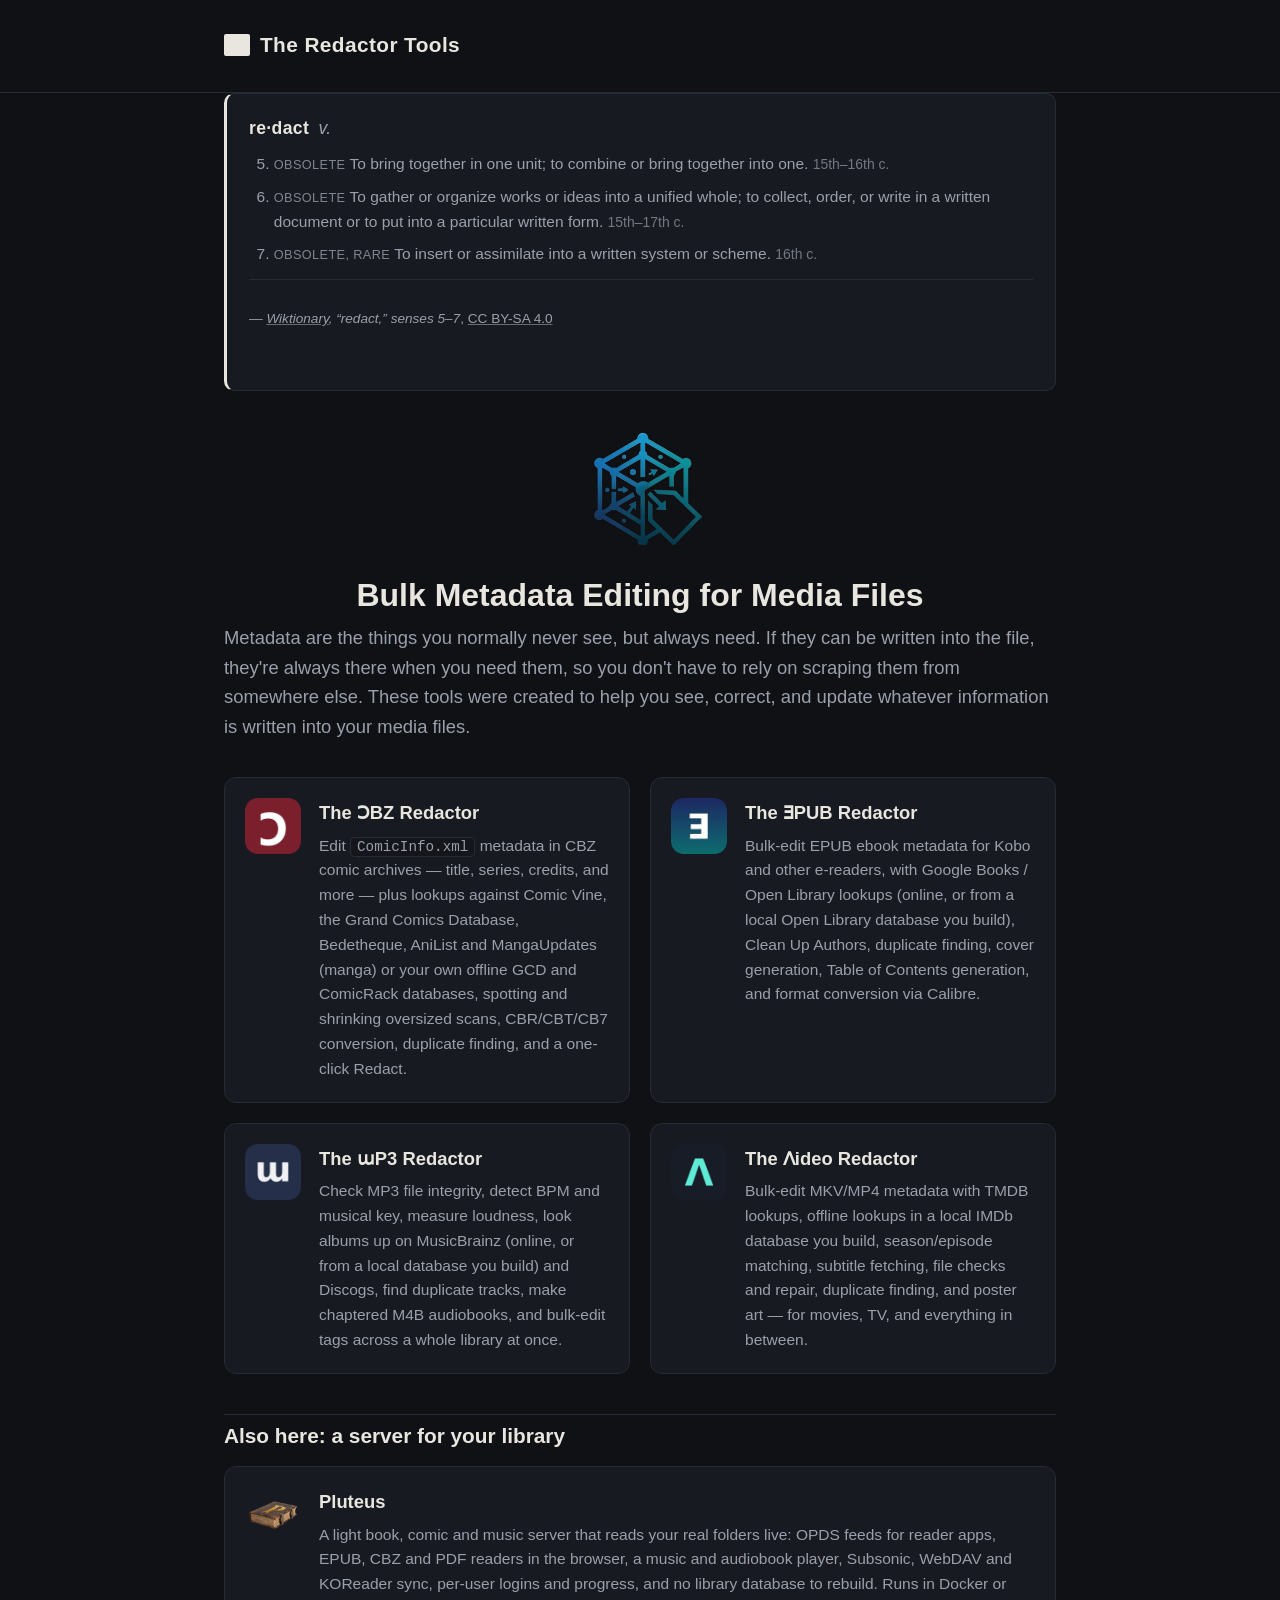
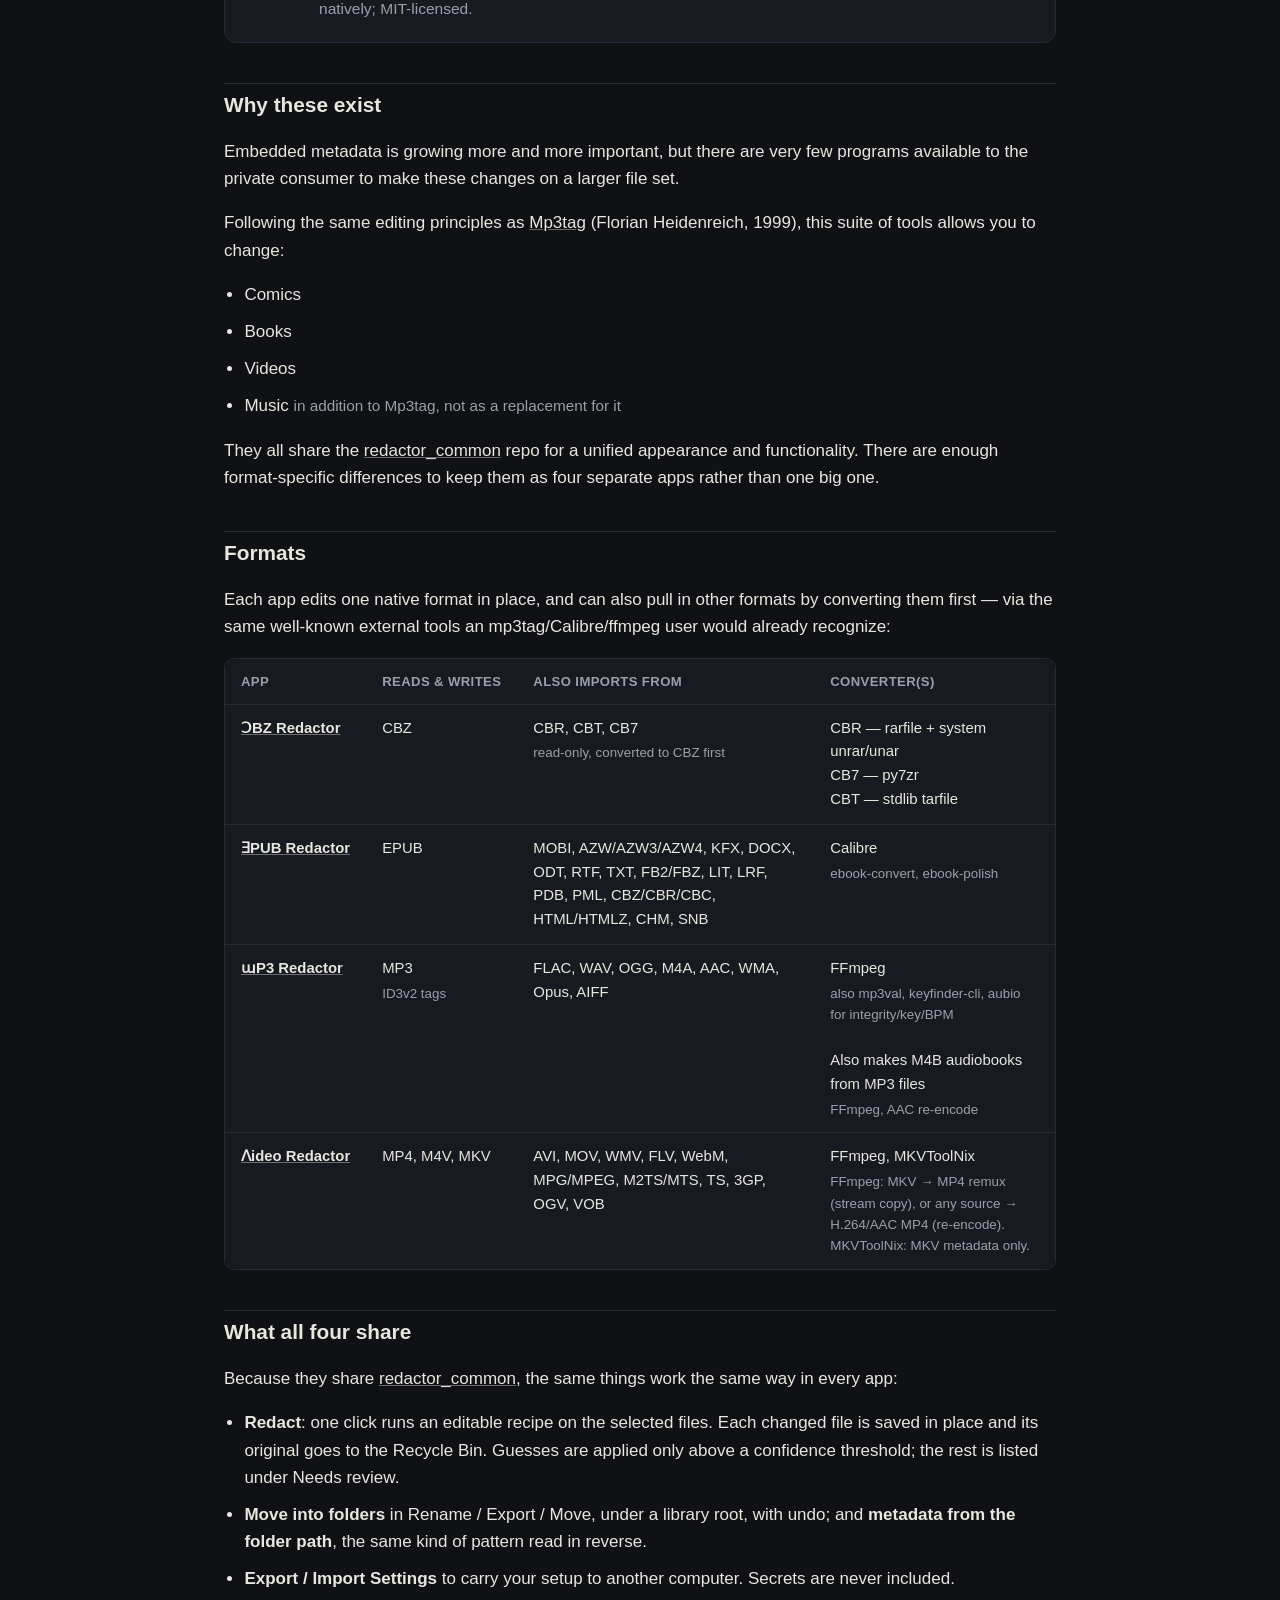
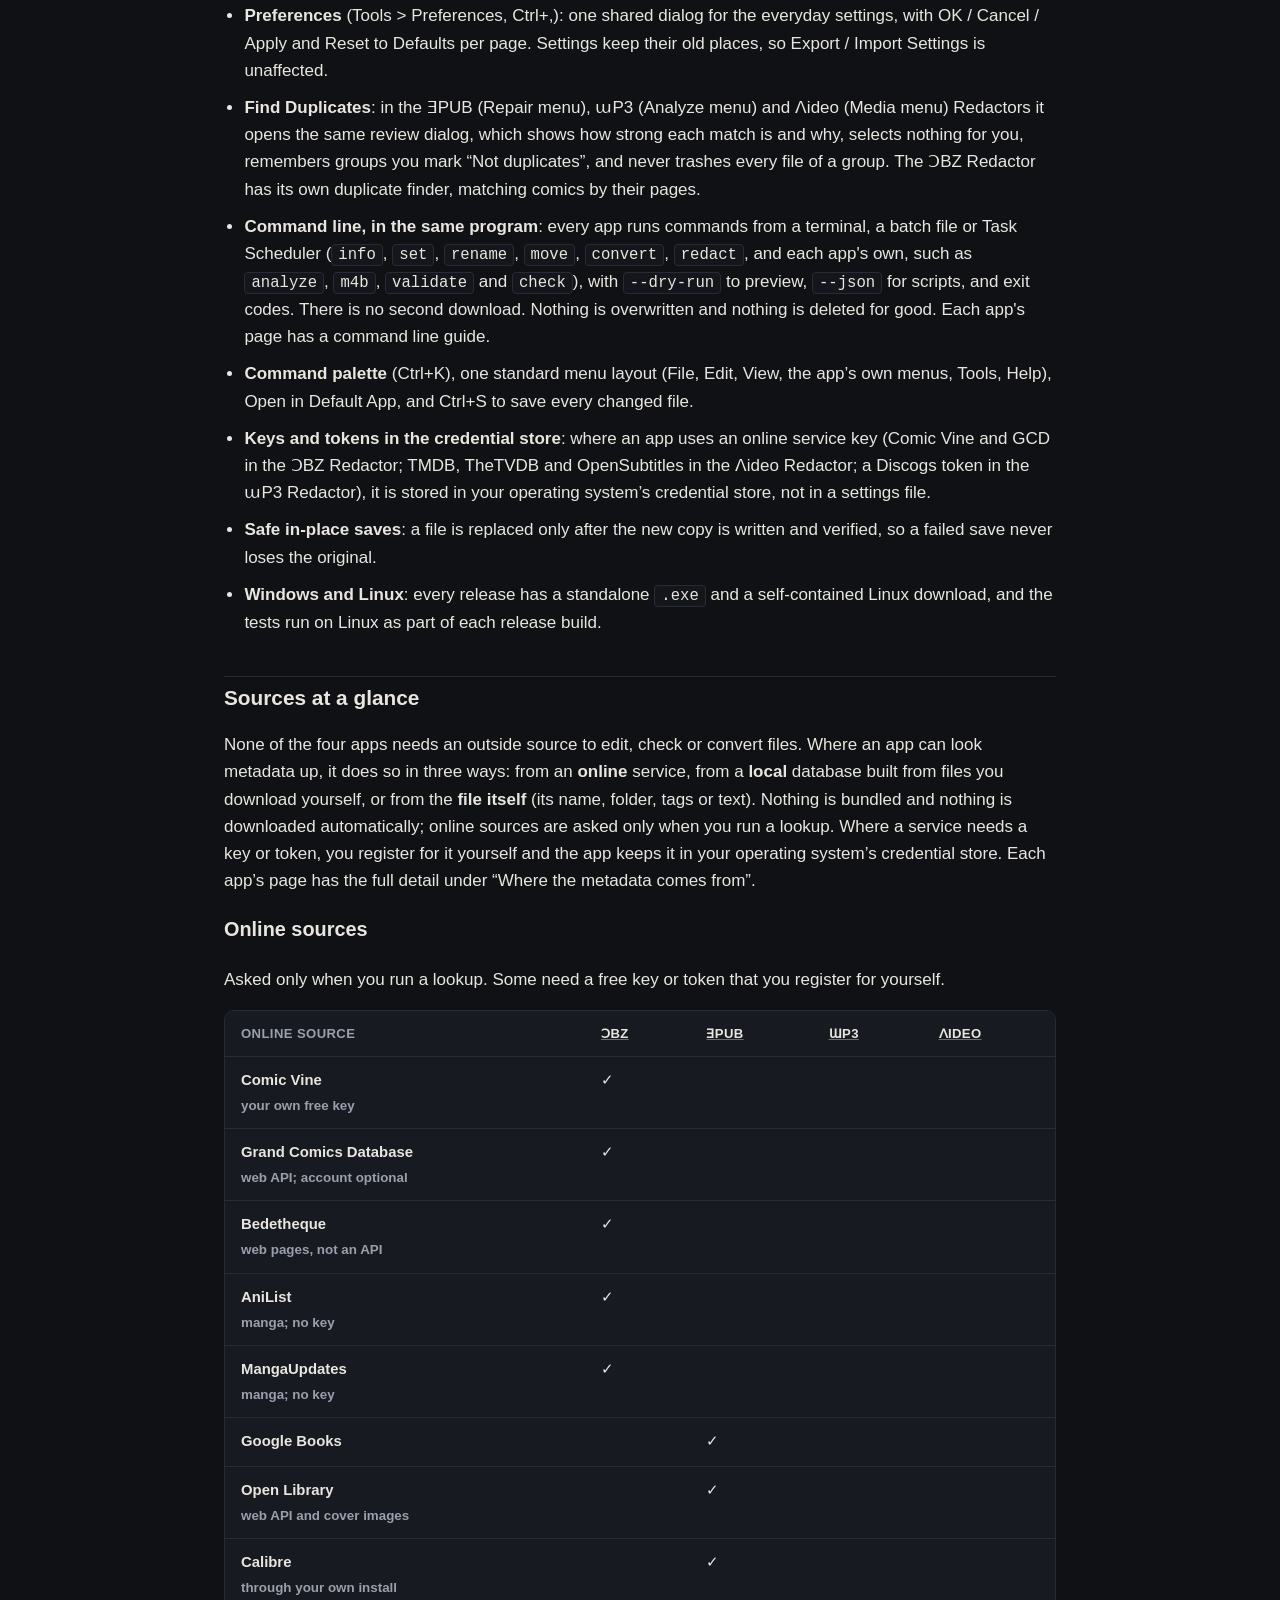
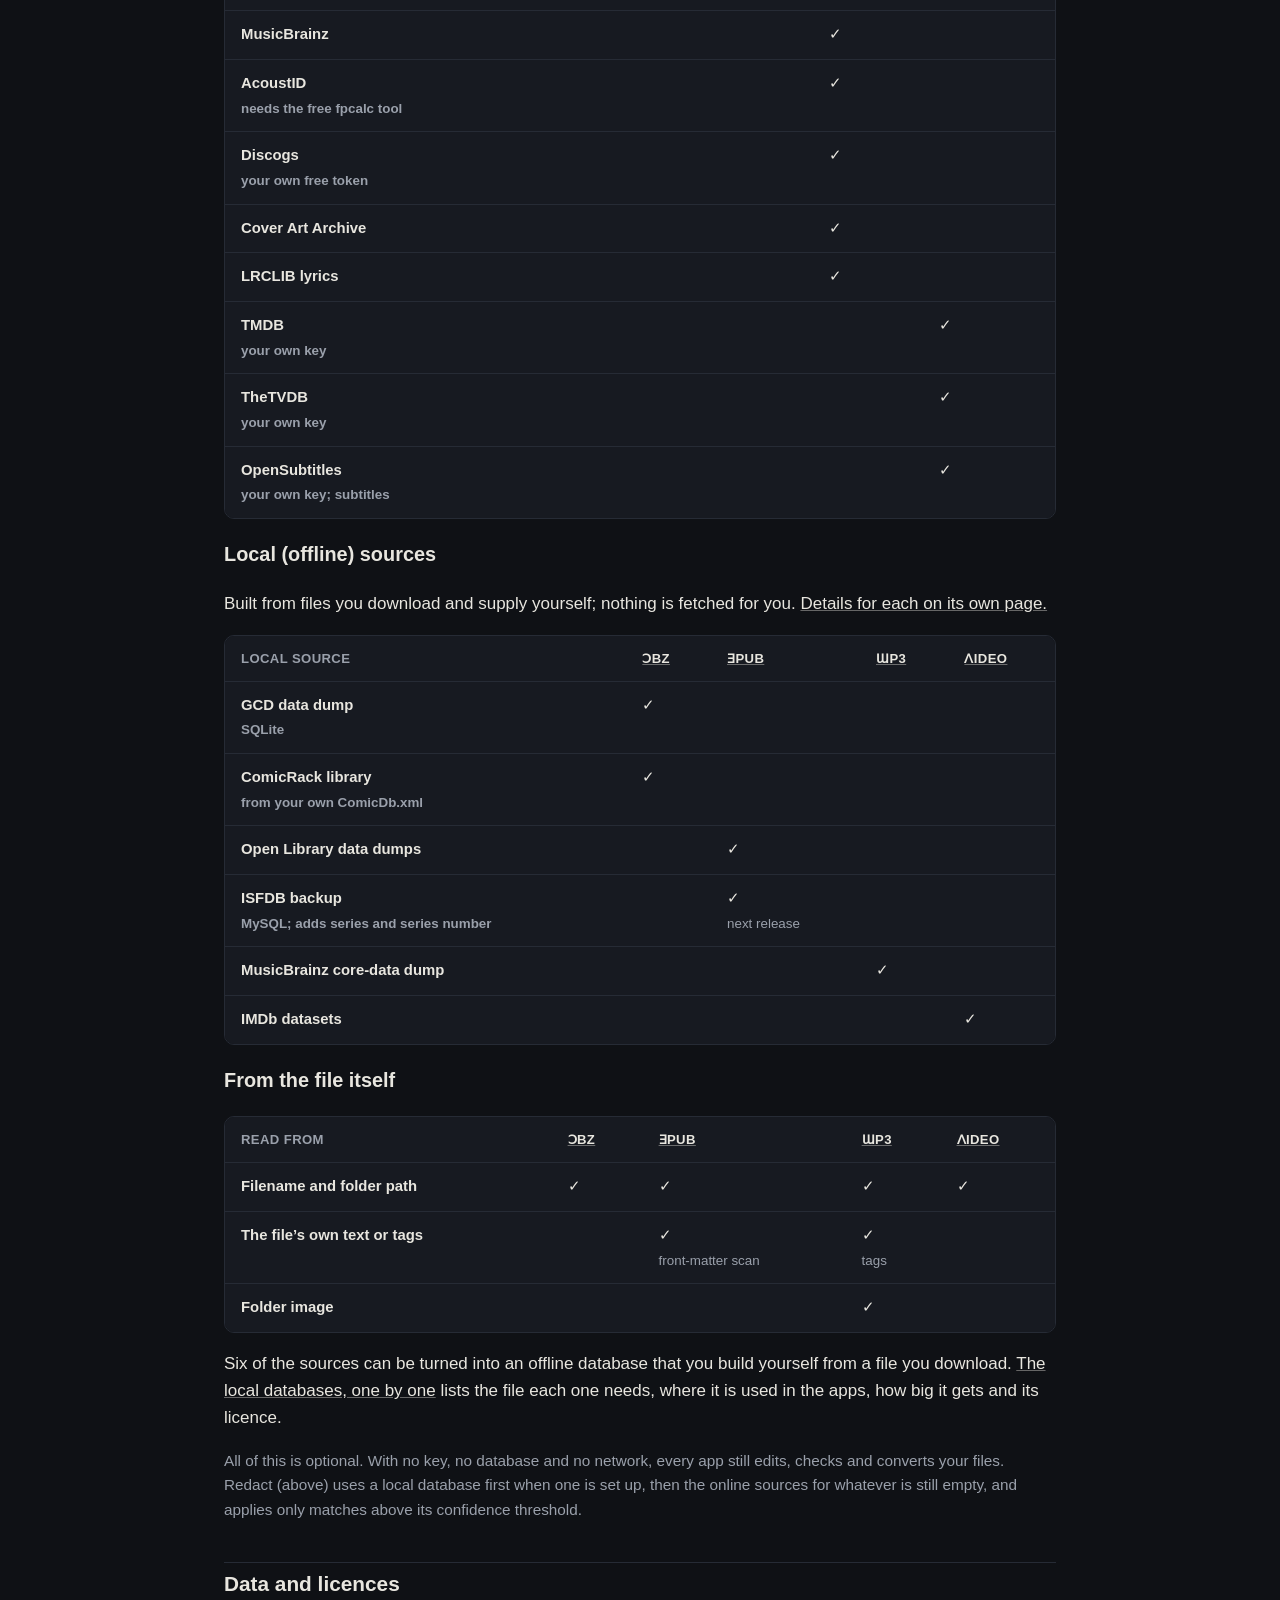
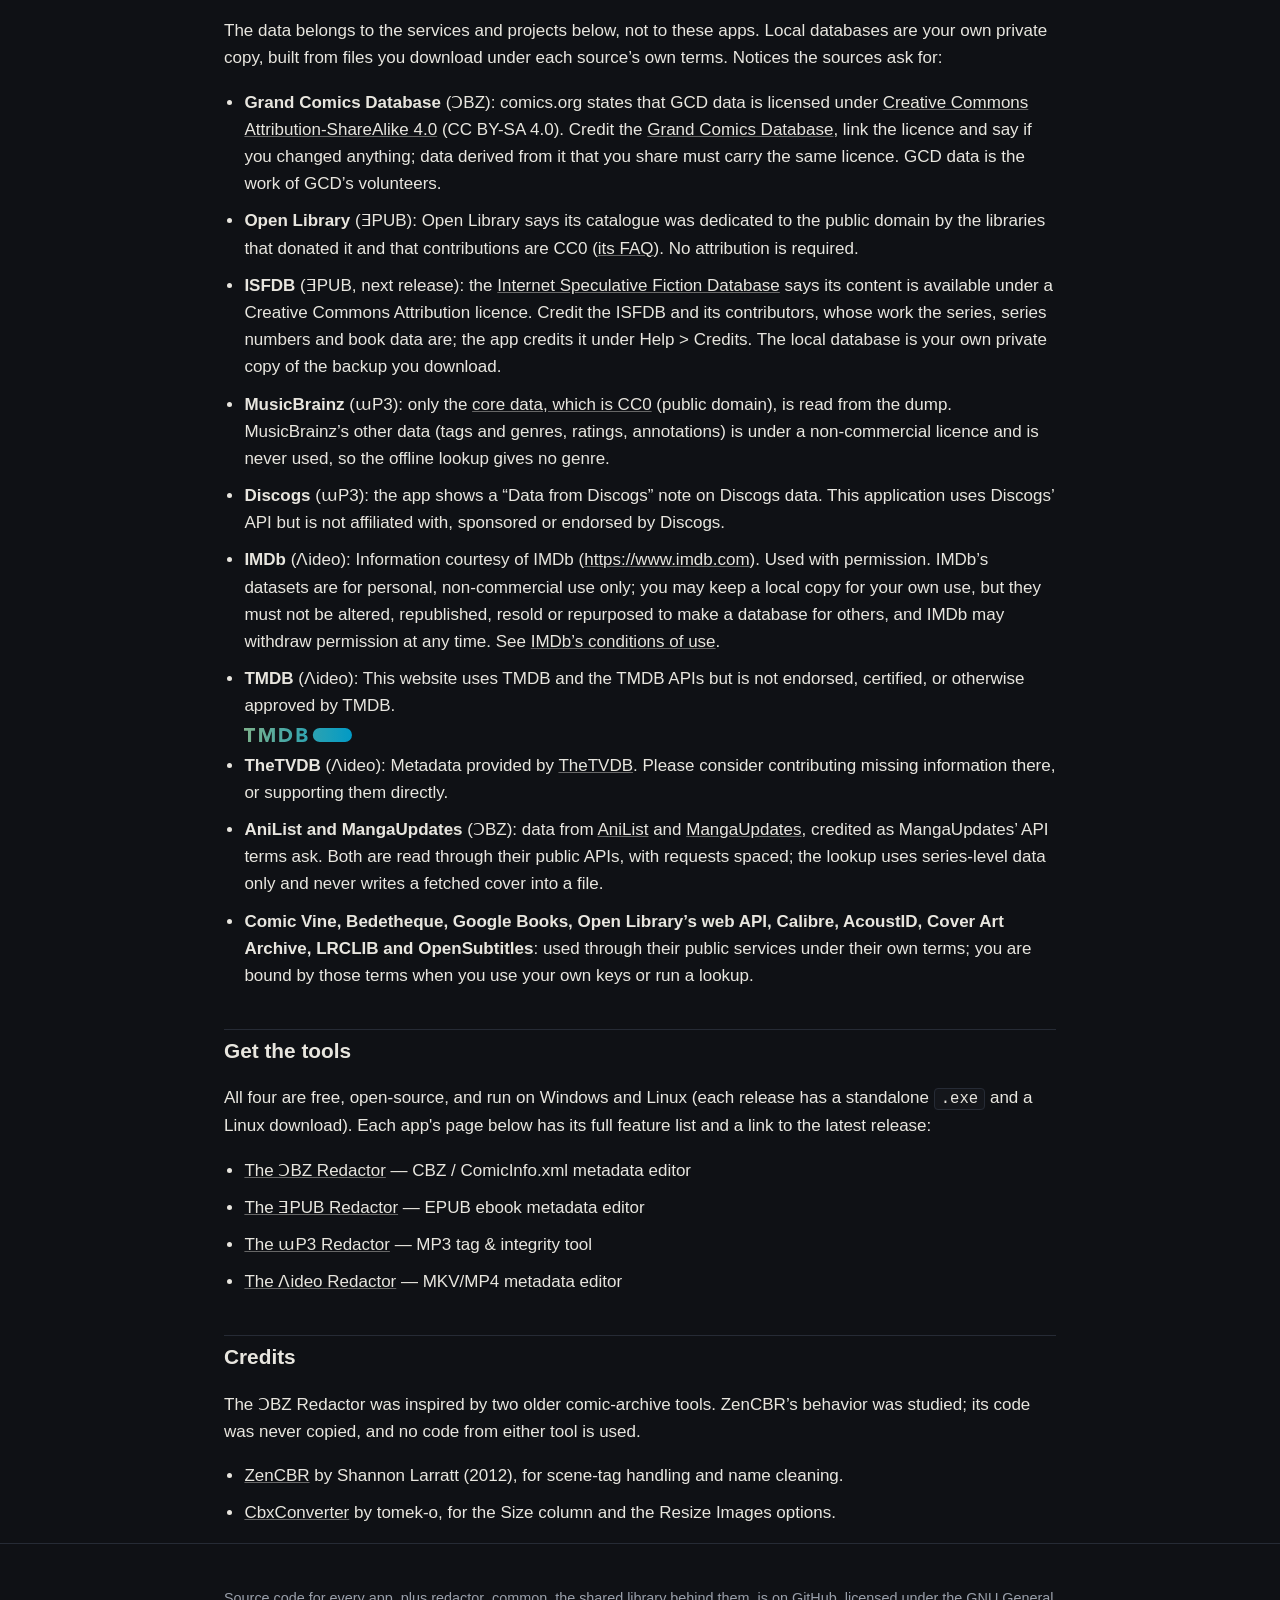
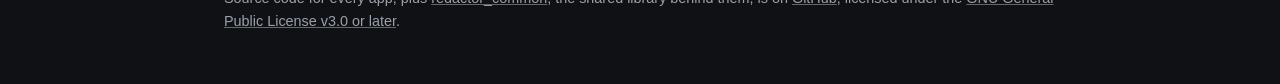
==== index.html @ 6a0acff1 "Pluteus 0.9.0: new features, status and structured data Co-Authored-By: Claude Sonnet 5.5 <noreply@a" ====
<!doctype html>
<html lang="en">
<head>
<meta charset="utf-8">
<meta name="viewport" content="width=device-width, initial-scale=1">
<title>The Redactor Tools — Free Windows &amp; Linux Metadata Editors for Comics, Ebooks, MP3s &amp; Video</title>
<meta name="description" content="Four free, open-source Windows and Linux apps for bulk-editing file metadata: CBZ Redactor for comic ComicInfo.xml, EPUB Redactor for ebooks, MP3 Redactor for audio tags, and Video Redactor for MKV/MP4.">
<link rel="canonical" href="https://erlbon.github.io/">
<link rel="icon" href="assets/img/favicon.png" type="image/png">

<meta property="og:type" content="website">
<meta property="og:title" content="The Redactor Tools — Free Windows &amp; Linux Metadata Editors">
<meta property="og:description" content="Four free, open-source Windows and Linux apps for bulk-editing file metadata: comics, ebooks, MP3s, and video.">
<meta property="og:url" content="https://erlbon.github.io/">
<meta property="og:image" content="https://erlbon.github.io/assets/img/hero-logo.png">
<meta name="twitter:card" content="summary">

<link rel="stylesheet" href="assets/style.css">

<script type="application/ld+json">
{
  "@context": "https://schema.org",
  "@type": "WebSite",
  "name": "The Redactor Tools",
  "url": "https://erlbon.github.io/",
  "description": "A family of free, open-source Windows and Linux desktop apps for bulk-editing metadata in comics, ebooks, MP3s, and video files.",
  "license": "https://www.gnu.org/licenses/gpl-3.0.html",
  "author": { "@type": "Person", "name": "Erlbon", "url": "https://github.com/Erlbon" }
}
</script>
<script type="application/ld+json">
{
  "@context": "https://schema.org",
  "@type": "ItemList",
  "itemListElement": [
    { "@type": "ListItem", "position": 1, "url": "https://erlbon.github.io/cbzredactor/", "name": "The ƆBZ Redactor" },
    { "@type": "ListItem", "position": 2, "url": "https://erlbon.github.io/epubredactor/", "name": "The ƎPUB Redactor" },
    { "@type": "ListItem", "position": 3, "url": "https://erlbon.github.io/mp3redactor/", "name": "The ɯP3 Redactor" },
    { "@type": "ListItem", "position": 4, "url": "https://erlbon.github.io/videoredactor/", "name": "The Ʌideo Redactor" }
  ]
}
</script>
</head>
<body>

<header class="site-header">
  <div class="wrap">
    <a class="wordmark" href="/"><span class="bar" aria-hidden="true"></span> The Redactor Tools</a>
  </div>
</header>

<main class="wrap">
  <blockquote class="dict-entry">
    <p class="dict-headword">re·dact <span class="dict-pos">v.</span></p>
    <ol class="dict-defs" start="5">
      <li><span class="dict-tag">obsolete</span> To bring together in one unit; to combine or bring together into one. <span class="dict-date">15th–16th c.</span></li>
      <li><span class="dict-tag">obsolete</span> To gather or organize works or ideas into a unified whole; to collect, order, or write in a written document or to put into a particular written form. <span class="dict-date">15th–17th c.</span></li>
      <li><span class="dict-tag">obsolete, rare</span> To insert or assimilate into a written system or scheme. <span class="dict-date">16th c.</span></li>
    </ol>
    <footer class="dict-cite">— <cite><a href="https://en.wiktionary.org/wiki/redact">Wiktionary</a>, “redact,” senses 5–7</cite>, <a href="https://creativecommons.org/licenses/by-sa/4.0/">CC BY-SA 4.0</a></footer>
  </blockquote>

  <img class="hero-logo" src="assets/img/hero-logo.png" alt="Media Metadata Tools logo" width="385" height="232">
  <h1>Bulk Metadata Editing for Media Files</h1>
  <p class="tagline">Metadata are the things you normally never see, but always need. If they can be written into the file, they're always there when you need them, so you don't have to rely on scraping them from somewhere else. These tools were created to help you see, correct, and update whatever information is written into your media files.</p>

  <div class="grid">
    <a class="card" data-app="cbz" href="cbzredactor/">
      <img class="icon" src="assets/img/cbzredactor.png" alt="The ƆBZ Redactor icon" width="56" height="56">
      <div>
        <h3>The ƆBZ Redactor</h3>
        <p>Edit <code>ComicInfo.xml</code> metadata in CBZ comic archives — title, series, credits, and more — plus lookups against Comic Vine, the Grand Comics Database, Bedetheque, AniList and MangaUpdates (manga) or your own offline GCD and ComicRack databases, spotting and shrinking oversized scans, CBR/CBT/CB7 conversion, duplicate finding, and a one-click Redact.</p>
      </div>
    </a>

    <a class="card" data-app="epub" href="epubredactor/">
      <img class="icon" src="assets/img/epubredactor.png" alt="The ƎPUB Redactor icon" width="56" height="56">
      <div>
        <h3>The ƎPUB Redactor</h3>
        <p>Bulk-edit EPUB ebook metadata for Kobo and other e-readers, with Google Books / Open Library lookups (online, or from a local Open Library database you build), Clean Up Authors, duplicate finding, cover generation, Table of Contents generation, and format conversion via Calibre.</p>
      </div>
    </a>

    <a class="card" data-app="mp3" href="mp3redactor/">
      <img class="icon" src="assets/img/mp3redactor.png" alt="The ɯP3 Redactor icon" width="56" height="56">
      <div>
        <h3>The ɯP3 Redactor</h3>
        <p>Check MP3 file integrity, detect BPM and musical key, measure loudness, look albums up on MusicBrainz (online, or from a local database you build) and Discogs, find duplicate tracks, make chaptered M4B audiobooks, and bulk-edit tags across a whole library at once.</p>
      </div>
    </a>

    <a class="card" data-app="video" href="videoredactor/">
      <img class="icon" src="assets/img/videoredactor.png" alt="The Ʌideo Redactor icon" width="56" height="56">
      <div>
        <h3>The Ʌideo Redactor</h3>
        <p>Bulk-edit MKV/MP4 metadata with TMDB lookups, offline lookups in a local IMDb database you build, season/episode matching, subtitle fetching, file checks and repair, duplicate finding, and poster art — for movies, TV, and everything in between.</p>
      </div>
    </a>
  </div>

  <h2>Also here: a server for your library</h2>
  <div class="grid">
    <a class="card" data-app="pluteus" href="pluteus/">
      <img class="icon" src="assets/img/pluteus.png" alt="Pluteus icon" width="56" height="56">
      <div>
        <h3>Pluteus</h3>
        <p>A light book, comic and music server that reads your real folders live: OPDS feeds for reader apps, EPUB, CBZ and PDF readers in the browser, a music and audiobook player, Subsonic, WebDAV and KOReader sync, per-user logins and progress, and no library database to rebuild. Runs in Docker or natively; MIT-licensed.</p>
      </div>
    </a>
  </div>

  <h2>Why these exist</h2>
  <p>Embedded metadata is growing more and more important, but there are very few programs available to the private consumer to make these changes on a larger file set.</p>
  <p>Following the same editing principles as <a href="https://www.mp3tag.de/en/">Mp3tag</a> (Florian Heidenreich, 1999), this suite of tools allows you to change:</p>
  <ul class="feature-list">
    <li>Comics</li>
    <li>Books</li>
    <li>Videos</li>
    <li>Music <span class="note">in addition to Mp3tag, not as a replacement for it</span></li>
  </ul>
  <p>They all share the <a href="https://github.com/Erlbon/redactor_common">redactor_common</a> repo for a unified appearance and functionality. There are enough format-specific differences to keep them as four separate apps rather than one big one.</p>

  <h2>Formats</h2>
  <p>Each app edits one native format in place, and can also pull in other formats by converting them first — via the same well-known external tools an mp3tag/Calibre/ffmpeg user would already recognize:</p>
  <div class="table-wrap">
    <table class="format-table">
      <thead>
        <tr>
          <th>App</th>
          <th>Reads &amp; writes</th>
          <th>Also imports from</th>
          <th>Converter(s)</th>
        </tr>
      </thead>
      <tbody>
        <tr>
          <th scope="row"><a href="cbzredactor/">ƆBZ Redactor</a></th>
          <td>CBZ</td>
          <td>CBR, CBT, CB7 <span class="note">read-only, converted to CBZ first</span></td>
          <td>CBR — rarfile + system unrar/unar<br>CB7 — py7zr<br>CBT — stdlib tarfile</td>
        </tr>
        <tr>
          <th scope="row"><a href="epubredactor/">ƎPUB Redactor</a></th>
          <td>EPUB</td>
          <td>MOBI, AZW/AZW3/AZW4, KFX, DOCX, ODT, RTF, TXT, FB2/FBZ, LIT, LRF, PDB, PML, CBZ/CBR/CBC, HTML/HTMLZ, CHM, SNB</td>
          <td>Calibre <span class="note">ebook-convert, ebook-polish</span></td>
        </tr>
        <tr>
          <th scope="row"><a href="mp3redactor/">ɯP3 Redactor</a></th>
          <td>MP3 <span class="note">ID3v2 tags</span></td>
          <td>FLAC, WAV, OGG, M4A, AAC, WMA, Opus, AIFF</td>
          <td>FFmpeg <span class="note">also mp3val, keyfinder-cli, aubio for integrity/key/BPM</span><br>Also makes M4B audiobooks from MP3 files <span class="note">FFmpeg, AAC re-encode</span></td>
        </tr>
        <tr>
          <th scope="row"><a href="videoredactor/">Ʌideo Redactor</a></th>
          <td>MP4, M4V, MKV</td>
          <td>AVI, MOV, WMV, FLV, WebM, MPG/MPEG, M2TS/MTS, TS, 3GP, OGV, VOB</td>
          <td>FFmpeg, MKVToolNix <span class="note">FFmpeg: MKV → MP4 remux (stream copy), or any source → H.264/AAC MP4 (re-encode). MKVToolNix: MKV metadata only.</span></td>
        </tr>
      </tbody>
    </table>
  </div>

  <h2>What all four share</h2>
  <p>Because they share <a href="https://github.com/Erlbon/redactor_common">redactor_common</a>, the same things work the same way in every app:</p>
  <ul class="feature-list">
    <li><strong>Redact</strong>: one click runs an editable recipe on the selected files. Each changed file is saved in place and its original goes to the Recycle Bin. Guesses are applied only above a confidence threshold; the rest is listed under Needs review.</li>
    <li><strong>Move into folders</strong> in Rename / Export / Move, under a library root, with undo; and <strong>metadata from the folder path</strong>, the same kind of pattern read in reverse.</li>
    <li><strong>Export / Import Settings</strong> to carry your setup to another computer. Secrets are never included.</li>
    <li><strong>Preferences</strong> (Tools &gt; Preferences, Ctrl+,): one shared dialog for the everyday settings, with OK / Cancel / Apply and Reset to Defaults per page. Settings keep their old places, so Export / Import Settings is unaffected.</li>
    <li><strong>Find Duplicates</strong>: in the ƎPUB (Repair menu), ɯP3 (Analyze menu) and Ʌideo (Media menu) Redactors it opens the same review dialog, which shows how strong each match is and why, selects nothing for you, remembers groups you mark &ldquo;Not duplicates&rdquo;, and never trashes every file of a group. The ƆBZ Redactor has its own duplicate finder, matching comics by their pages.</li>
    <li><strong>Command line, in the same program</strong>: every app runs commands from a terminal, a batch file or Task Scheduler (<code>info</code>, <code>set</code>, <code>rename</code>, <code>move</code>, <code>convert</code>, <code>redact</code>, and each app's own, such as <code>analyze</code>, <code>m4b</code>, <code>validate</code> and <code>check</code>), with <code>--dry-run</code> to preview, <code>--json</code> for scripts, and exit codes. There is no second download. Nothing is overwritten and nothing is deleted for good. Each app's page has a command line guide.</li>
    <li><strong>Command palette</strong> (Ctrl+K), one standard menu layout (File, Edit, View, the app&rsquo;s own menus, Tools, Help), Open in Default App, and Ctrl+S to save every changed file.</li>
    <li><strong>Keys and tokens in the credential store</strong>: where an app uses an online service key (Comic Vine and GCD in the ƆBZ Redactor; TMDB, TheTVDB and OpenSubtitles in the Ʌideo Redactor; a Discogs token in the ɯP3 Redactor), it is stored in your operating system&rsquo;s credential store, not in a settings file.</li>
    <li><strong>Safe in-place saves</strong>: a file is replaced only after the new copy is written and verified, so a failed save never loses the original.</li>
    <li><strong>Windows and Linux</strong>: every release has a standalone <code>.exe</code> and a self-contained Linux download, and the tests run on Linux as part of each release build.</li>
  </ul>

  <h2 id="sources">Sources at a glance</h2>
  <p>None of the four apps needs an outside source to edit, check or convert files. Where an app can look metadata up, it does so in three ways: from an <strong>online</strong> service, from a <strong>local</strong> database built from files you download yourself, or from the <strong>file itself</strong> (its name, folder, tags or text). Nothing is bundled and nothing is downloaded automatically; online sources are asked only when you run a lookup. Where a service needs a key or token, you register for it yourself and the app keeps it in your operating system&rsquo;s credential store. Each app&rsquo;s page has the full detail under &ldquo;Where the metadata comes from&rdquo;.</p>
  <h3 id="online-sources">Online sources</h3>
  <p>Asked only when you run a lookup. Some need a free key or token that you register for yourself.</p>
  <div class="table-wrap">
    <table class="format-table">
      <thead>
        <tr>
          <th>Online source</th>
          <th><a href="cbzredactor/#sources">ƆBZ</a></th>
          <th><a href="epubredactor/#sources">ƎPUB</a></th>
          <th><a href="mp3redactor/#sources">ɯP3</a></th>
          <th><a href="videoredactor/#sources">Ʌideo</a></th>
        </tr>
      </thead>
      <tbody>
        <tr><th scope="row">Comic Vine <span class="note">your own free key</span></th><td>✓</td><td></td><td></td><td></td></tr>
        <tr><th scope="row">Grand Comics Database <span class="note">web API; account optional</span></th><td>✓</td><td></td><td></td><td></td></tr>
        <tr><th scope="row">Bedetheque <span class="note">web pages, not an API</span></th><td>✓</td><td></td><td></td><td></td></tr>
        <tr><th scope="row">AniList <span class="note">manga; no key</span></th><td>✓</td><td></td><td></td><td></td></tr>
        <tr><th scope="row">MangaUpdates <span class="note">manga; no key</span></th><td>✓</td><td></td><td></td><td></td></tr>
        <tr><th scope="row">Google Books</th><td></td><td>✓</td><td></td><td></td></tr>
        <tr><th scope="row">Open Library <span class="note">web API and cover images</span></th><td></td><td>✓</td><td></td><td></td></tr>
        <tr><th scope="row">Calibre <span class="note">through your own install</span></th><td></td><td>✓</td><td></td><td></td></tr>
        <tr><th scope="row">MusicBrainz</th><td></td><td></td><td>✓</td><td></td></tr>
        <tr><th scope="row">AcoustID <span class="note">needs the free fpcalc tool</span></th><td></td><td></td><td>✓</td><td></td></tr>
        <tr><th scope="row">Discogs <span class="note">your own free token</span></th><td></td><td></td><td>✓</td><td></td></tr>
        <tr><th scope="row">Cover Art Archive</th><td></td><td></td><td>✓</td><td></td></tr>
        <tr><th scope="row">LRCLIB lyrics</th><td></td><td></td><td>✓</td><td></td></tr>
        <tr><th scope="row">TMDB <span class="note">your own key</span></th><td></td><td></td><td></td><td>✓</td></tr>
        <tr><th scope="row">TheTVDB <span class="note">your own key</span></th><td></td><td></td><td></td><td>✓</td></tr>
        <tr><th scope="row">OpenSubtitles <span class="note">your own key; subtitles</span></th><td></td><td></td><td></td><td>✓</td></tr>
      </tbody>
    </table>
  </div>
  <h3 id="offline-sources">Local (offline) sources</h3>
  <p>Built from files you download and supply yourself; nothing is fetched for you. <a href="databases/">Details for each on its own page.</a></p>
  <div class="table-wrap">
    <table class="format-table">
      <thead>
        <tr>
          <th>Local source</th>
          <th><a href="cbzredactor/#sources">ƆBZ</a></th>
          <th><a href="epubredactor/#sources">ƎPUB</a></th>
          <th><a href="mp3redactor/#sources">ɯP3</a></th>
          <th><a href="videoredactor/#sources">Ʌideo</a></th>
        </tr>
      </thead>
      <tbody>
        <tr><th scope="row">GCD data dump <span class="note">SQLite</span></th><td>✓</td><td></td><td></td><td></td></tr>
        <tr><th scope="row">ComicRack library <span class="note">from your own ComicDb.xml</span></th><td>✓</td><td></td><td></td><td></td></tr>
        <tr><th scope="row">Open Library data dumps</th><td></td><td>✓</td><td></td><td></td></tr>
        <tr><th scope="row">ISFDB backup <span class="note">MySQL; adds series and series number</span></th><td></td><td>✓ <span class="note">next release</span></td><td></td><td></td></tr>
        <tr><th scope="row">MusicBrainz core-data dump</th><td></td><td></td><td>✓</td><td></td></tr>
        <tr><th scope="row">IMDb datasets</th><td></td><td></td><td></td><td>✓</td></tr>
      </tbody>
    </table>
  </div>
  <h3 id="file-sources">From the file itself</h3>
  <div class="table-wrap">
    <table class="format-table">
      <thead>
        <tr>
          <th>Read from</th>
          <th><a href="cbzredactor/#sources">ƆBZ</a></th>
          <th><a href="epubredactor/#sources">ƎPUB</a></th>
          <th><a href="mp3redactor/#sources">ɯP3</a></th>
          <th><a href="videoredactor/#sources">Ʌideo</a></th>
        </tr>
      </thead>
      <tbody>
        <tr><th scope="row">Filename and folder path</th><td>✓</td><td>✓</td><td>✓</td><td>✓</td></tr>
        <tr><th scope="row">The file&rsquo;s own text or tags</th><td></td><td>✓ <span class="note">front-matter scan</span></td><td>✓ <span class="note">tags</span></td><td></td></tr>
        <tr><th scope="row">Folder image</th><td></td><td></td><td>✓</td><td></td></tr>
      </tbody>
    </table>
  </div>
  <p>Six of the sources can be turned into an offline database that you build yourself from a file you download. <a href="databases/">The local databases, one by one</a> lists the file each one needs, where it is used in the apps, how big it gets and its licence.</p>

  <p class="note">All of this is optional. With no key, no database and no network, every app still edits, checks and converts your files. Redact (above) uses a local database first when one is set up, then the online sources for whatever is still empty, and applies only matches above its confidence threshold.</p>

  <h2 id="data-licences">Data and licences</h2>
  <p>The data belongs to the services and projects below, not to these apps. Local databases are your own private copy, built from files you download under each source&rsquo;s own terms. Notices the sources ask for:</p>
  <ul class="feature-list">
    <li><strong>Grand Comics Database</strong> (ƆBZ): comics.org states that GCD data is licensed under <a href="https://creativecommons.org/licenses/by-sa/4.0/">Creative Commons Attribution-ShareAlike 4.0</a> (CC BY-SA 4.0). Credit the <a href="https://www.comics.org/">Grand Comics Database</a>, link the licence and say if you changed anything; data derived from it that you share must carry the same licence. GCD data is the work of GCD&rsquo;s volunteers.</li>
    <li><strong>Open Library</strong> (ƎPUB): Open Library says its catalogue was dedicated to the public domain by the libraries that donated it and that contributions are CC0 (<a href="https://openlibrary.org/help/faq/using">its FAQ</a>). No attribution is required.</li>
    <li><strong>ISFDB</strong> (ƎPUB, next release): the <a href="https://www.isfdb.org/">Internet Speculative Fiction Database</a> says its content is available under a Creative Commons Attribution licence. Credit the ISFDB and its contributors, whose work the series, series numbers and book data are; the app credits it under Help &gt; Credits. The local database is your own private copy of the backup you download.</li>
    <li><strong>MusicBrainz</strong> (ɯP3): only the <a href="https://musicbrainz.org/doc/About/Data_License">core data, which is CC0</a> (public domain), is read from the dump. MusicBrainz&rsquo;s other data (tags and genres, ratings, annotations) is under a non-commercial licence and is never used, so the offline lookup gives no genre.</li>
    <li><strong>Discogs</strong> (ɯP3): the app shows a &ldquo;Data from Discogs&rdquo; note on Discogs data. This application uses Discogs&rsquo; API but is not affiliated with, sponsored or endorsed by Discogs.</li>
    <li><strong>IMDb</strong> (Ʌideo): Information courtesy of IMDb (<a href="https://www.imdb.com">https://www.imdb.com</a>). Used with permission. IMDb&rsquo;s datasets are for personal, non-commercial use only; you may keep a local copy for your own use, but they must not be altered, republished, resold or repurposed to make a database for others, and IMDb may withdraw permission at any time. See <a href="https://www.imdb.com/conditions">IMDb&rsquo;s conditions of use</a>.</li>
    <li><strong>TMDB</strong> (Ʌideo): This website uses TMDB and the TMDB APIs but is not endorsed, certified, or otherwise approved by TMDB.<a href="https://www.themoviedb.org/"><img class="tmdb-logo" src="assets/img/tmdb-blue-short.svg" alt="TMDB logo" width="137" height="18"></a></li>
    <li><strong>TheTVDB</strong> (Ʌideo): Metadata provided by <a href="https://thetvdb.com/">TheTVDB</a>. Please consider contributing missing information there, or supporting them directly.</li>
    <li><strong>AniList and MangaUpdates</strong> (ƆBZ): data from <a href="https://anilist.co">AniList</a> and <a href="https://www.mangaupdates.com">MangaUpdates</a>, credited as MangaUpdates&rsquo; API terms ask. Both are read through their public APIs, with requests spaced; the lookup uses series-level data only and never writes a fetched cover into a file.</li>
    <li><strong>Comic Vine, Bedetheque, Google Books, Open Library&rsquo;s web API, Calibre, AcoustID, Cover Art Archive, LRCLIB and OpenSubtitles</strong>: used through their public services under their own terms; you are bound by those terms when you use your own keys or run a lookup.</li>
  </ul>

  <h2>Get the tools</h2>
  <p>All four are free, open-source, and run on Windows and Linux (each release has a standalone <code>.exe</code> and a Linux download). Each app's page below has its full feature list and a link to the latest release:</p>
  <ul class="feature-list">
    <li><a href="cbzredactor/">The ƆBZ Redactor</a> — CBZ / ComicInfo.xml metadata editor</li>
    <li><a href="epubredactor/">The ƎPUB Redactor</a> — EPUB ebook metadata editor</li>
    <li><a href="mp3redactor/">The ɯP3 Redactor</a> — MP3 tag &amp; integrity tool</li>
    <li><a href="videoredactor/">The Ʌideo Redactor</a> — MKV/MP4 metadata editor</li>
  </ul>

  <h2>Credits</h2>
  <p>The ƆBZ Redactor was inspired by two older comic-archive tools. ZenCBR&rsquo;s behavior was studied; its code was never copied, and no code from either tool is used.</p>
  <ul class="feature-list">
    <li><a href="https://zentastic.subcutis.net/blog/2012/01/30/zencbr-comic-book-archive-maintenance-utility/">ZenCBR</a> by Shannon Larratt (2012), for scene-tag handling and name cleaning.</li>
    <li><a href="https://github.com/tomek-o/CbxConverter">CbxConverter</a> by tomek-o, for the Size column and the Resize Images options.</li>
  </ul>
</main>

<footer>
  <div class="wrap">
    <p>Source code for every app, plus <a href="https://github.com/Erlbon/redactor_common">redactor_common</a>, the shared library behind them, is on <a href="https://github.com/Erlbon">GitHub</a>, licensed under the <a href="https://www.gnu.org/licenses/gpl-3.0.html">GNU General Public License v3.0 or later</a>.</p>
  </div>
</footer>

</body>
</html>
---- assets/style.css ----
/* The Redactor Tools -- shared stylesheet */

:root {
  --bg: #0f1115;
  --panel: #171a21;
  --panel-border: #262b35;
  --text: #e8e6df;
  --text-dim: #9aa0ab;
  --link: #e8e6df;
  --accent: #e8e6df;
  --bar: #14161b;
  --max-width: 880px;
}

* { box-sizing: border-box; }

html { color-scheme: dark; }

body {
  margin: 0;
  background: var(--bg);
  color: var(--text);
  font-family: -apple-system, "Segoe UI", Roboto, Helvetica, Arial, sans-serif;
  line-height: 1.6;
  font-size: 17px;
}

a { color: var(--accent); text-decoration-color: rgba(232,230,223,0.4); }
a:hover { text-decoration-color: var(--accent); }

.wrap {
  max-width: var(--max-width);
  margin: 0 auto;
  padding: 0 24px;
}

/* Top bar: redaction-bar wordmark */
header.site-header {
  border-bottom: 1px solid var(--panel-border);
  padding: 28px 0;
}

.wordmark {
  display: inline-flex;
  align-items: center;
  gap: 10px;
  font-size: 1.3rem;
  font-weight: 700;
  letter-spacing: 0.02em;
  color: var(--text);
  text-decoration: none;
}

.wordmark .bar {
  display: inline-block;
  width: 26px;
  height: 1.05em;
  background: var(--accent);
  border-radius: 2px;
}

.wordmark:hover { color: var(--text); }

nav.crumbs {
  font-size: 0.95rem;
  color: var(--text-dim);
  margin-top: 6px;
}
nav.crumbs a { color: var(--text-dim); }
nav.crumbs a:hover { color: var(--text); }

main { padding: 48px 0 64px; }

.hero-logo {
  display: block;
  margin: 4px auto 28px;
  width: 100%;
  max-width: 200px;
  height: auto;
}

/* Epigraph: old, obsolete senses of "redact" quoted from Wiktionary */
.dict-entry {
  margin: 0 0 36px;
  padding: 20px 22px;
  background: var(--panel);
  border: 1px solid var(--panel-border);
  border-left: 3px solid var(--accent);
  border-radius: 10px;
  font-style: normal;
}

.dict-headword {
  margin: 0 0 10px;
  font-size: 1.1rem;
  font-weight: 700;
  letter-spacing: 0.02em;
}
.dict-headword .dict-pos {
  font-weight: 400;
  font-style: italic;
  color: var(--text-dim);
  margin-left: 4px;
}

.dict-defs {
  margin: 0;
  padding-left: 1.6em;
  color: var(--text-dim);
  font-size: 0.97rem;
}
.dict-defs li { margin-bottom: 8px; }
.dict-defs li:last-child { margin-bottom: 0; }
.dict-defs li::marker { color: var(--text-dim); }

.dict-tag {
  font-size: 0.82em;
  text-transform: uppercase;
  letter-spacing: 0.03em;
  color: var(--text-dim);
  opacity: 0.8;
}
.dict-date {
  font-size: 0.9em;
  color: var(--text-dim);
  opacity: 0.7;
}

.dict-cite {
  margin: 12px 0 0;
  font-size: 0.85rem;
  color: var(--text-dim);
}
.dict-cite a { color: var(--text-dim); }
.dict-cite a:hover { color: var(--text); }

h1 {
  font-size: 2rem;
  line-height: 1.25;
  margin: 0 0 8px;
}

/* Hub page only (sub-pages set data-app and lay their h1 out in .hero) */
body:not([data-app]) h1 { text-align: center; }

.tagline {
  color: var(--text-dim);
  font-size: 1.15rem;
  margin: 0 0 36px;
}

h2 {
  font-size: 1.3rem;
  margin: 40px 0 14px;
  padding-top: 4px;
  border-top: 1px solid var(--panel-border);
}

section:first-of-type h2:first-child { border-top: none; padding-top: 0; }

ul.feature-list {
  padding-left: 1.2em;
}
ul.feature-list li { margin-bottom: 10px; }

.note {
  color: var(--text-dim);
  font-size: 0.9em;
}

/* Format-support table */
.table-wrap {
  overflow-x: auto;
  border: 1px solid var(--panel-border);
  border-radius: 10px;
}

.format-table {
  width: 100%;
  border-collapse: collapse;
  font-size: 0.93rem;
  background: var(--panel);
}

.format-table th,
.format-table td {
  padding: 12px 16px;
  text-align: left;
  vertical-align: top;
  border-bottom: 1px solid var(--panel-border);
}

.format-table thead th {
  color: var(--text-dim);
  font-size: 0.82rem;
  text-transform: uppercase;
  letter-spacing: 0.03em;
  font-weight: 600;
  white-space: nowrap;
}

.format-table tbody th {
  font-weight: 600;
  white-space: nowrap;
}

.format-table tbody tr:last-child th,
.format-table tbody tr:last-child td {
  border-bottom: none;
}

.format-table .note {
  display: block;
  margin-top: 2px;
}

/* App cards on the hub page */
.grid {
  display: grid;
  grid-template-columns: repeat(auto-fit, minmax(360px, 1fr));
  gap: 20px;
  margin-top: 8px;
}

.card {
  display: flex;
  gap: 18px;
  background: var(--panel);
  border: 1px solid var(--panel-border);
  border-radius: 12px;
  padding: 20px;
  text-decoration: none;
  color: var(--text);
  transition: border-color 0.15s ease, transform 0.15s ease;
}
.card:hover {
  border-color: var(--card-accent, var(--accent));
  transform: translateY(-2px);
}

.card img.icon { width: 56px; height: 56px; border-radius: 12px; flex-shrink: 0; }

.card h3 { margin: 0 0 6px; font-size: 1.15rem; }
.card p { margin: 0; color: var(--text-dim); font-size: 0.97rem; }

/* App hero on sub-pages */
.hero {
  display: flex;
  align-items: center;
  gap: 22px;
  margin-bottom: 8px;
}
.hero img.icon { width: 72px; height: 72px; border-radius: 16px; flex-shrink: 0; }

.btn-row { margin: 26px 0 10px; display: flex; gap: 12px; flex-wrap: wrap; }

.btn {
  display: inline-block;
  padding: 12px 20px;
  border-radius: 8px;
  text-decoration: none;
  font-weight: 600;
  border: 1px solid var(--panel-border);
}
.btn.primary {
  background: var(--card-accent, var(--accent));
  color: #0f1115;
  border-color: transparent;
}
.btn.secondary {
  background: transparent;
  color: var(--text);
}
.btn.secondary:hover { border-color: var(--text-dim); }

.sibling-list { display: flex; flex-wrap: wrap; gap: 10px; }
.sibling-list a {
  display: flex;
  align-items: center;
  gap: 8px;
  padding: 8px 14px;
  border: 1px solid var(--panel-border);
  border-radius: 999px;
  text-decoration: none;
  color: var(--text);
  font-size: 0.92rem;
}
.sibling-list a:hover { border-color: var(--text-dim); }
.sibling-list img { width: 20px; height: 20px; border-radius: 5px; }

.screenshots { display: flex; flex-direction: column; gap: 18px; margin: 16px 0 8px; }
.screenshots figure { margin: 0; }
.screenshots img {
  display: block;
  width: 100%;
  height: auto;
  border: 1px solid var(--panel-border);
  border-radius: 10px;
  background: var(--panel);
}
.screenshots figcaption {
  margin-top: 8px;
  color: var(--text-dim);
  font-size: 0.9rem;
  text-align: center;
}

/* Phone screenshots: a row of narrow figures that wraps on small screens */
.screenshots.phones { flex-direction: row; flex-wrap: wrap; justify-content: center; gap: 16px; }
.screenshots.phones figure { flex: 1 1 0; min-width: 130px; max-width: 200px; }
/* Two desktop screenshots side by side on wide screens */
.screenshots.pair { display: grid; grid-template-columns: repeat(auto-fit, minmax(300px, 1fr)); }

footer {
  border-top: 1px solid var(--panel-border);
  padding: 28px 0 40px;
  color: var(--text-dim);
  font-size: 0.9rem;
}
footer a { color: var(--text-dim); }
footer a:hover { color: var(--text); }

code {
  background: var(--bar);
  border: 1px solid var(--panel-border);
  border-radius: 4px;
  padding: 1px 6px;
  font-size: 0.92em;
}

/* Per-app accent colors, sampled from each app's own icon */
[data-app="cbz"]    { --card-accent: #7c2434; }
[data-app="epub"]   { --card-accent: #1c7d78; }
[data-app="mp3"]    { --card-accent: #e8e6df; }
[data-app="video"]  { --card-accent: #57efc6; }
[data-app="pluteus"] { --card-accent: #d4a94f; }

/* TMDB attribution logo: official unmodified SVG, kept small and dim so it
   stays less prominent than the site's own marks (TMDB's terms). */
.tmdb-logo {
  display: block;
  height: 14px;
  width: auto;
  margin-top: 8px;
  opacity: 0.85;
}

/* Command-line examples */
pre.cli-example {
  background: var(--bar);
  border: 1px solid var(--panel-border);
  border-radius: 6px;
  padding: 14px 16px;
  margin: 16px 0;
  overflow-x: auto;
  font-size: 0.9rem;
  line-height: 1.5;
}
pre.cli-example code {
  background: none;
  border: 0;
  padding: 0;
  font-size: inherit;
  white-space: pre;
}
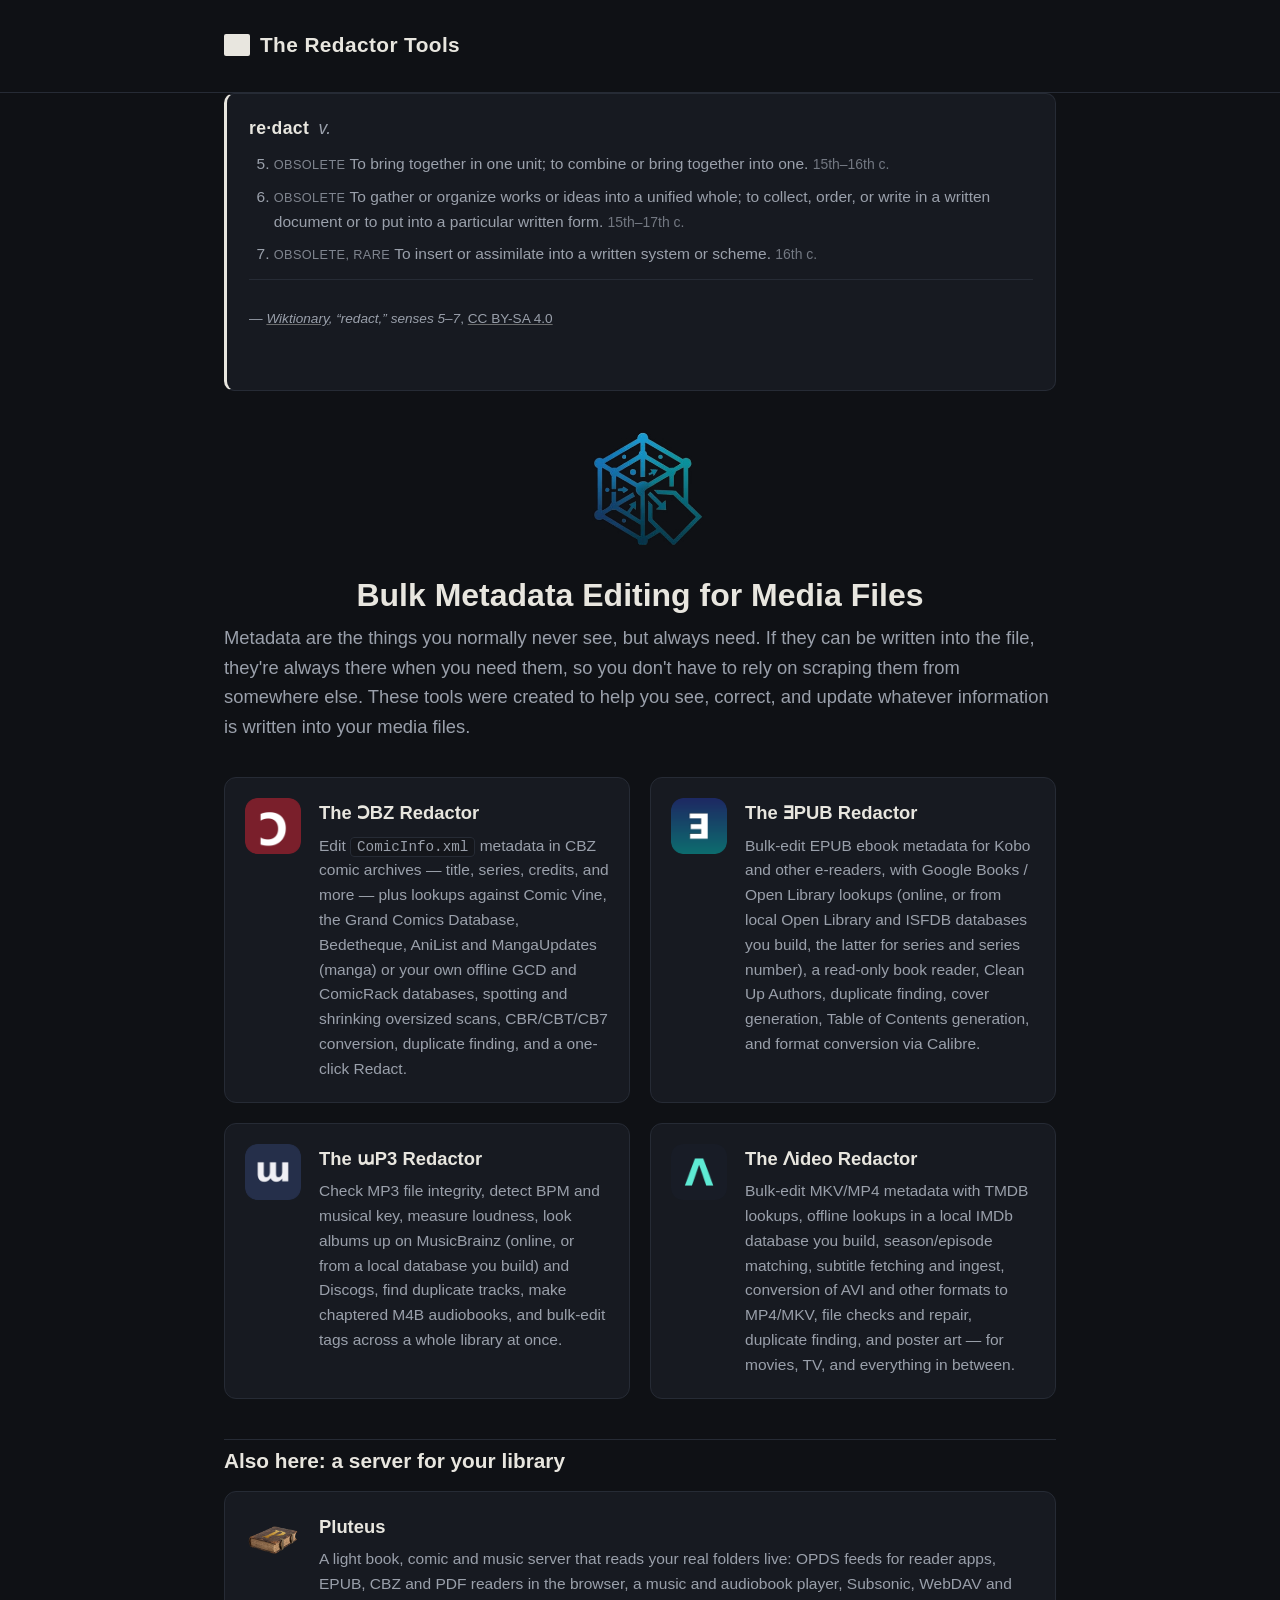
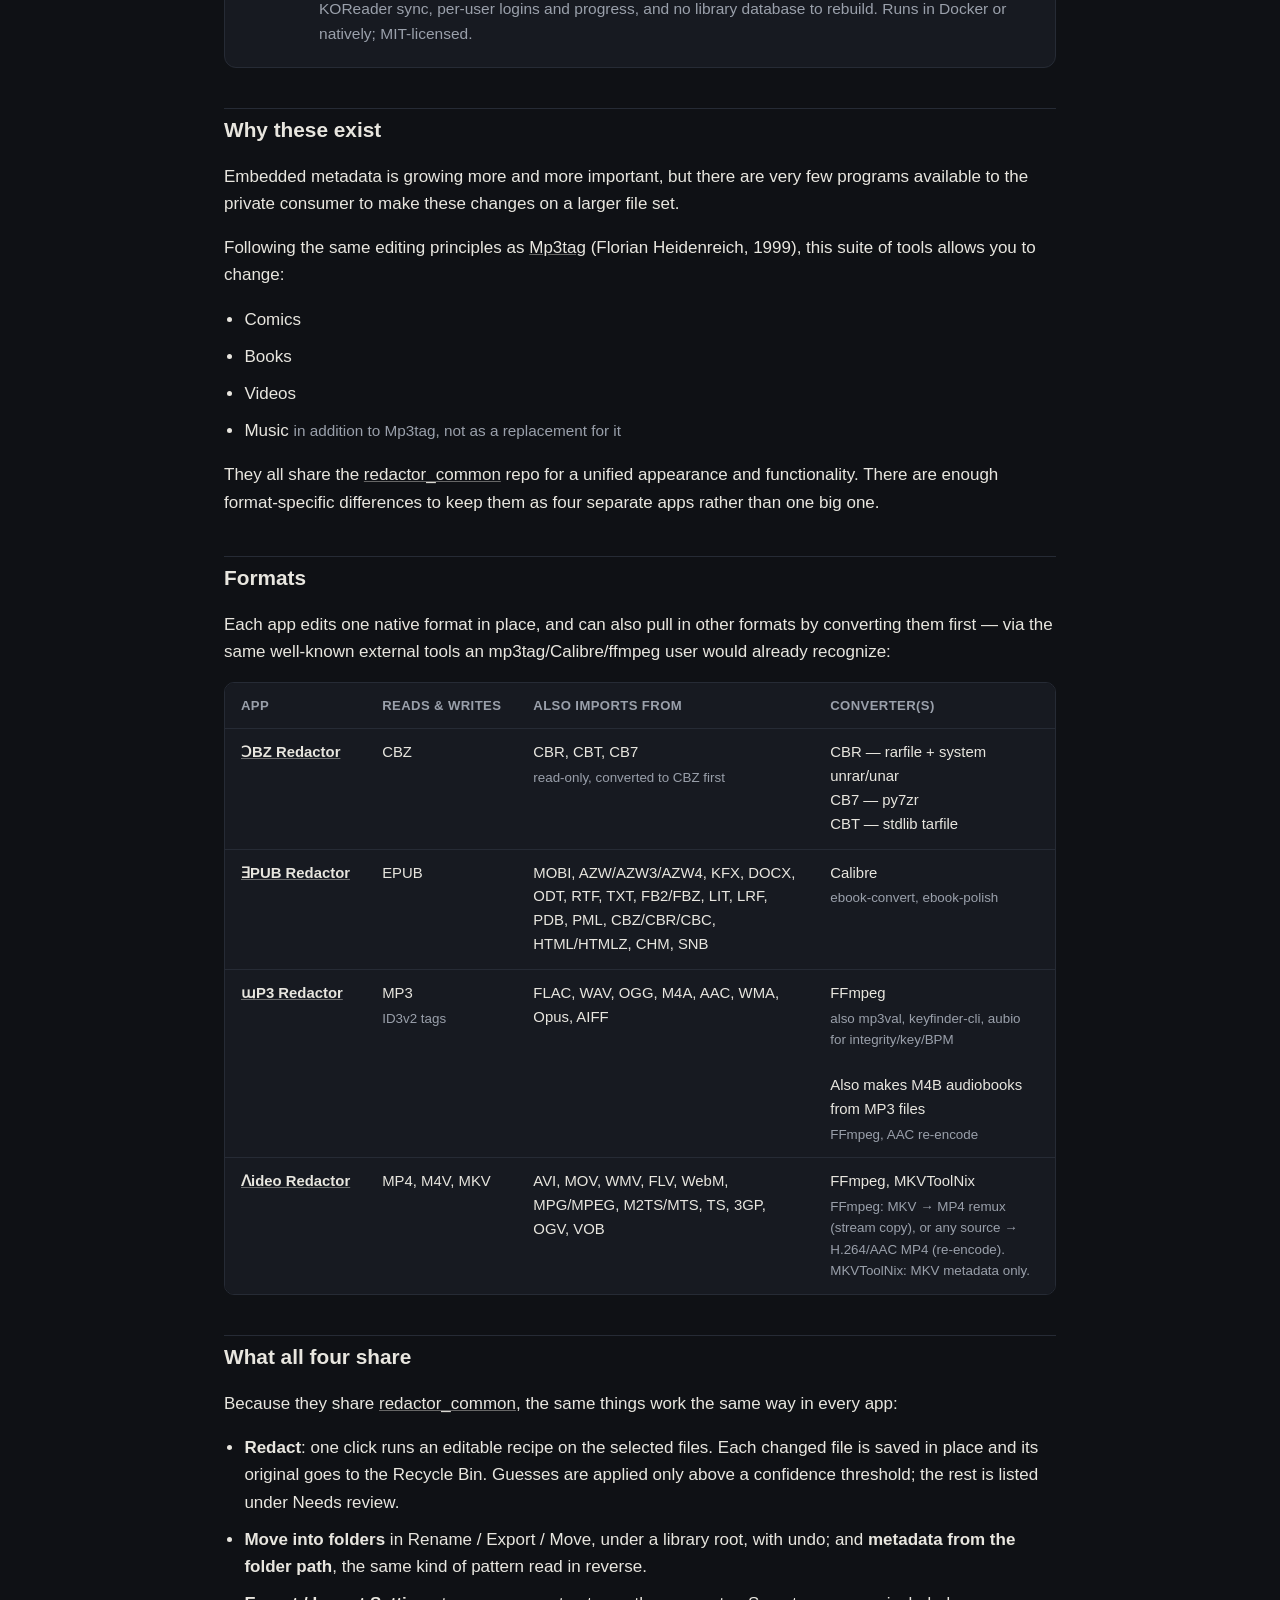
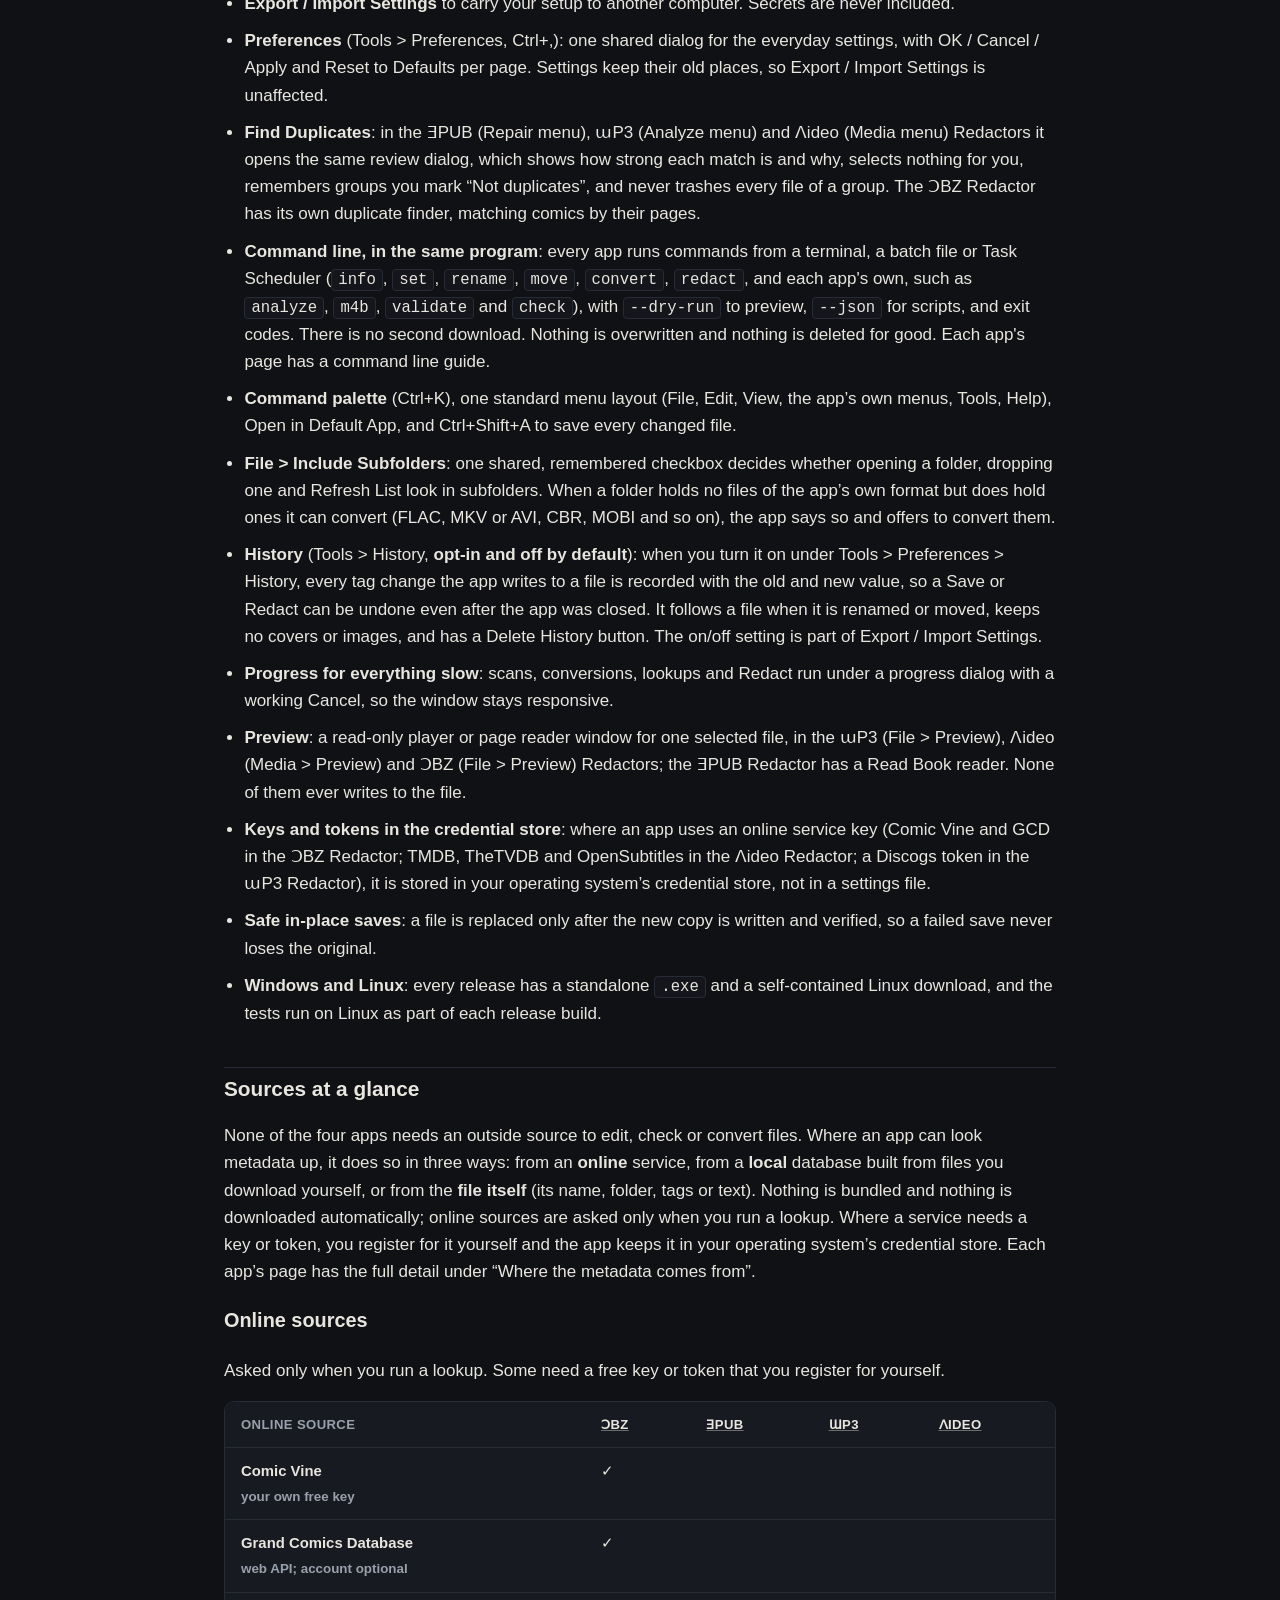
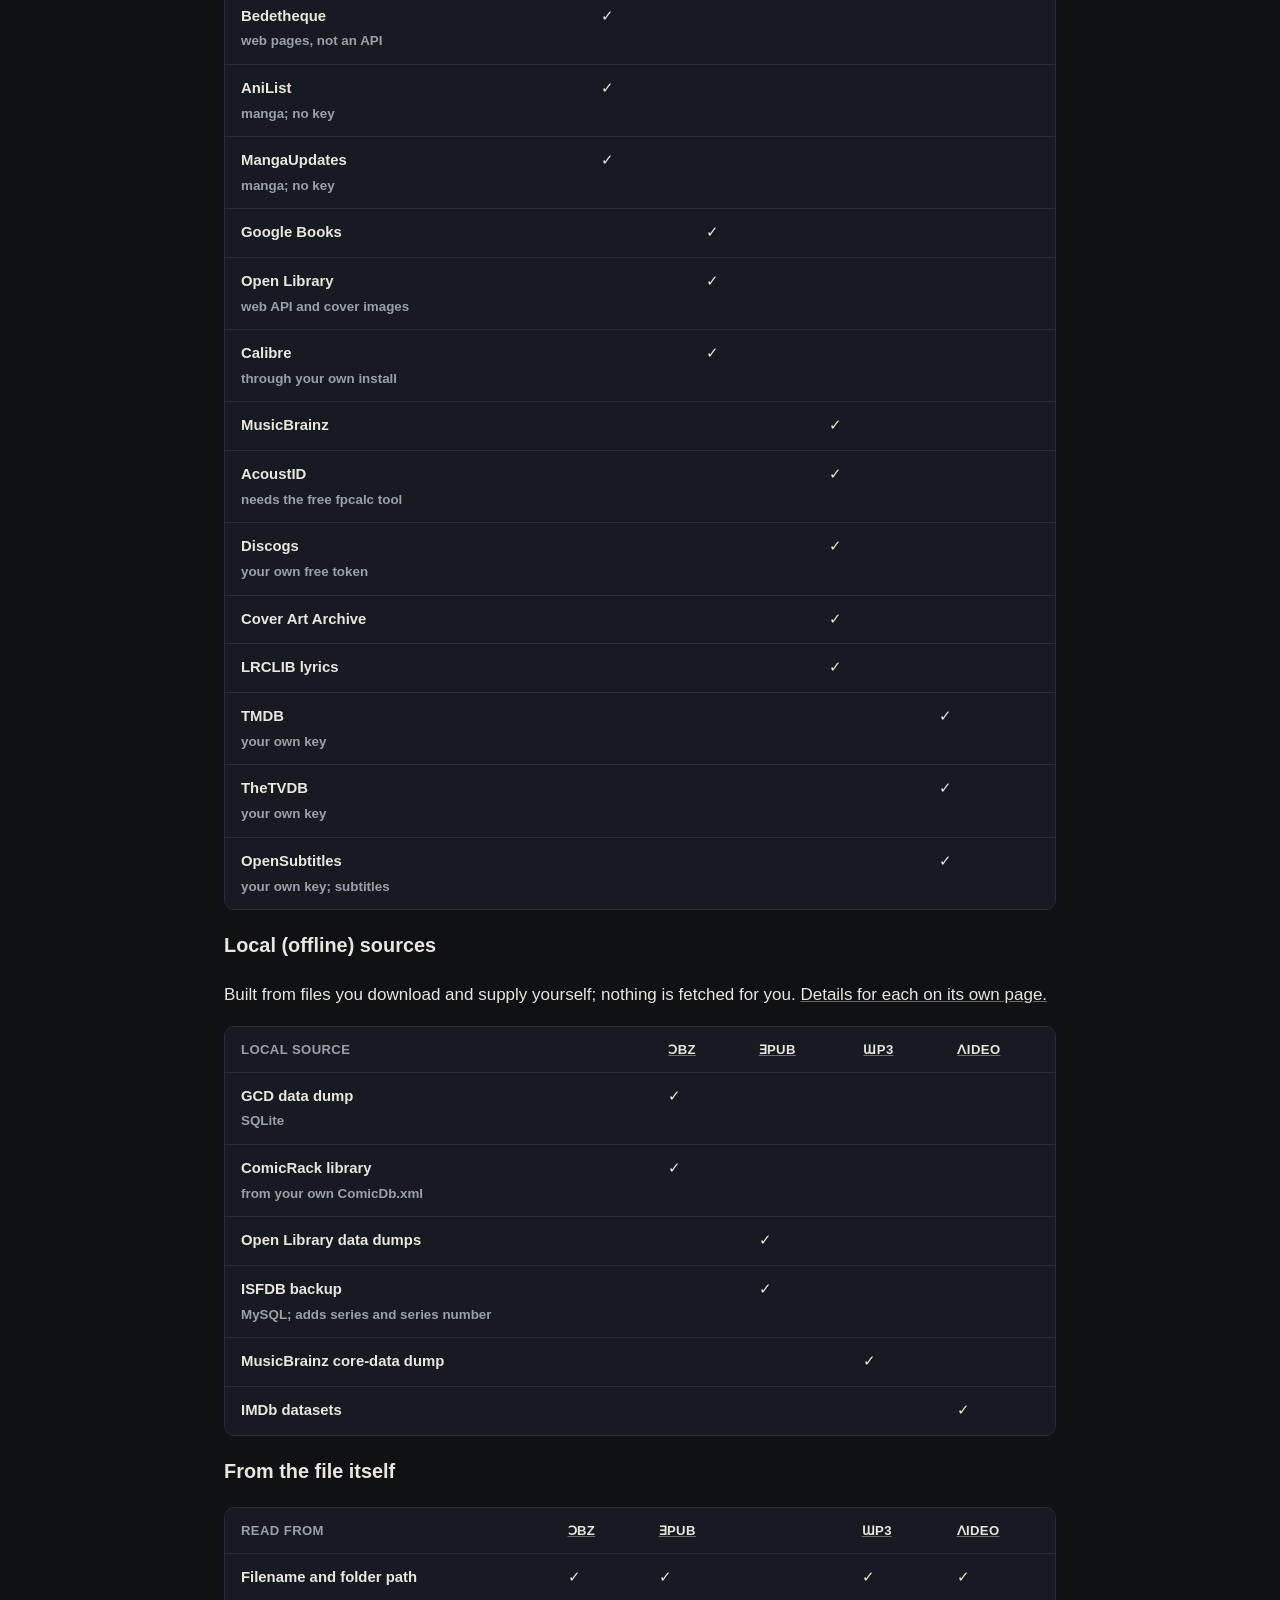
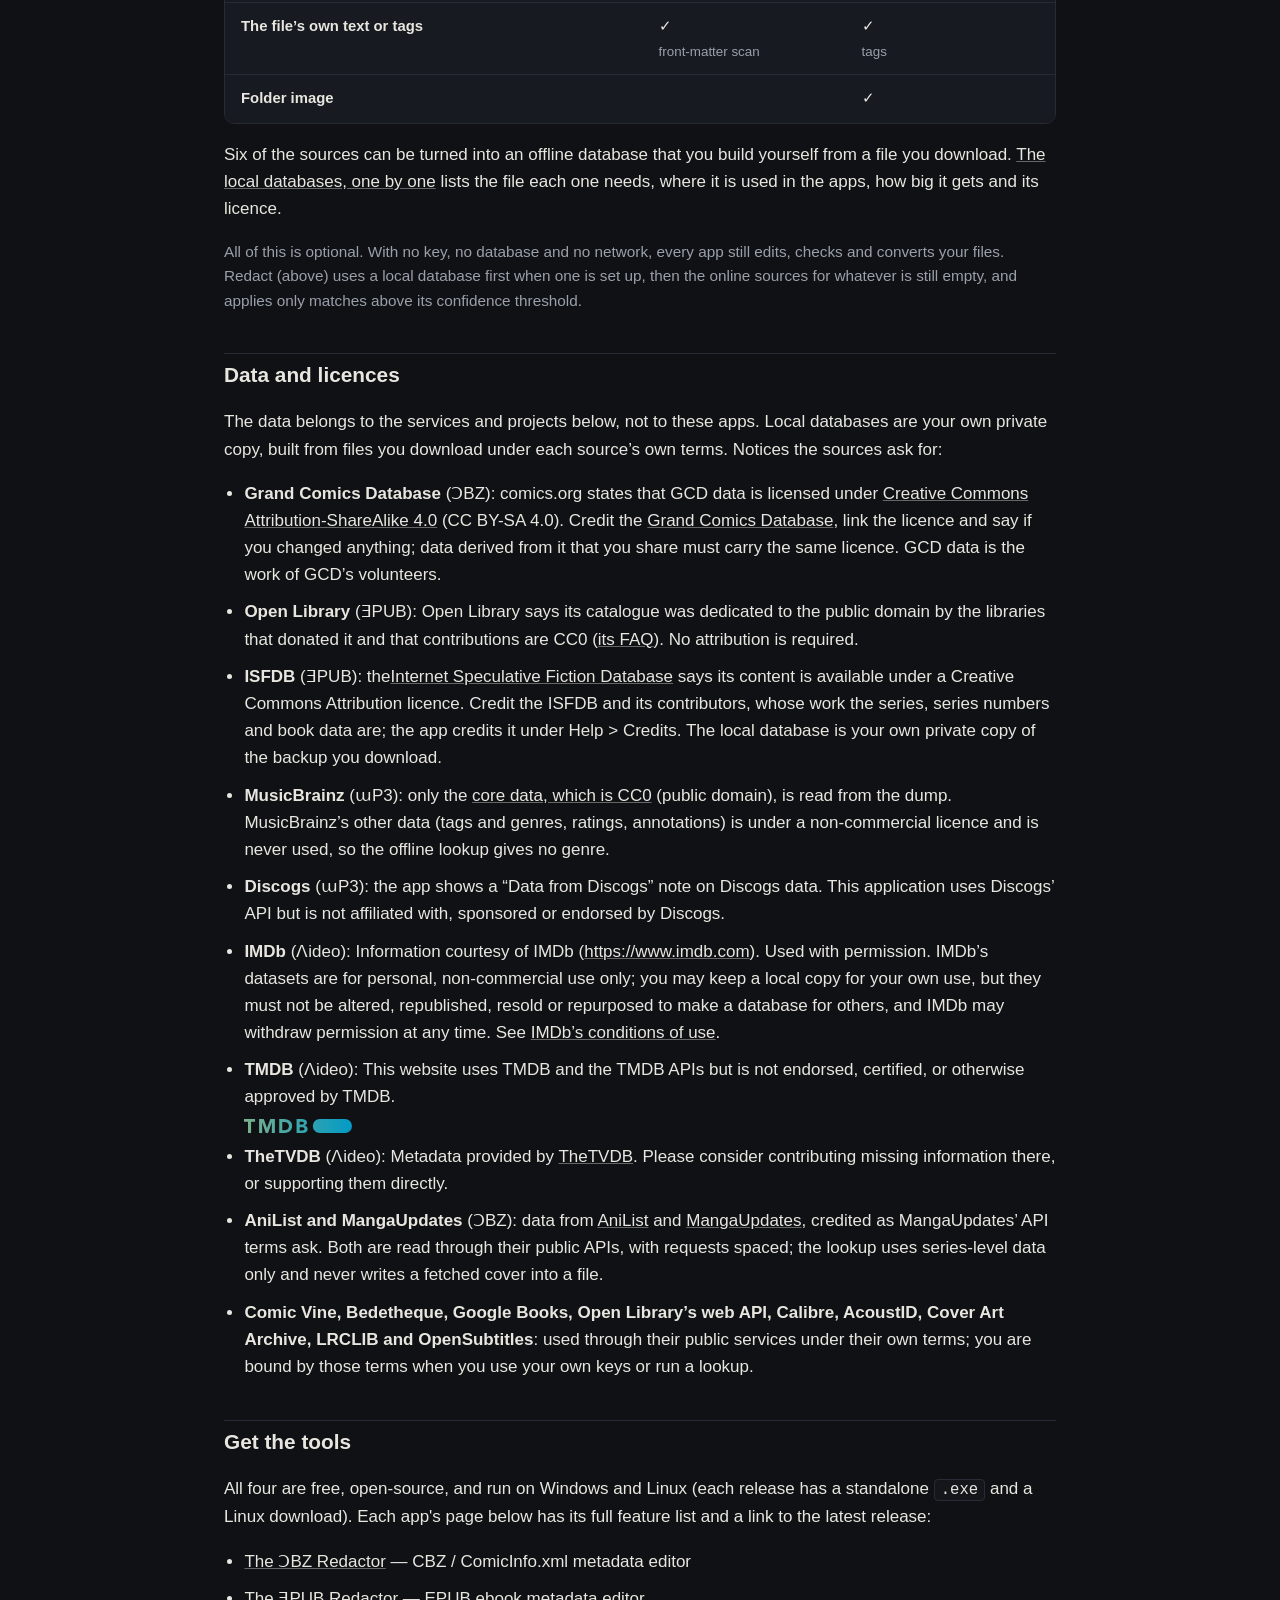
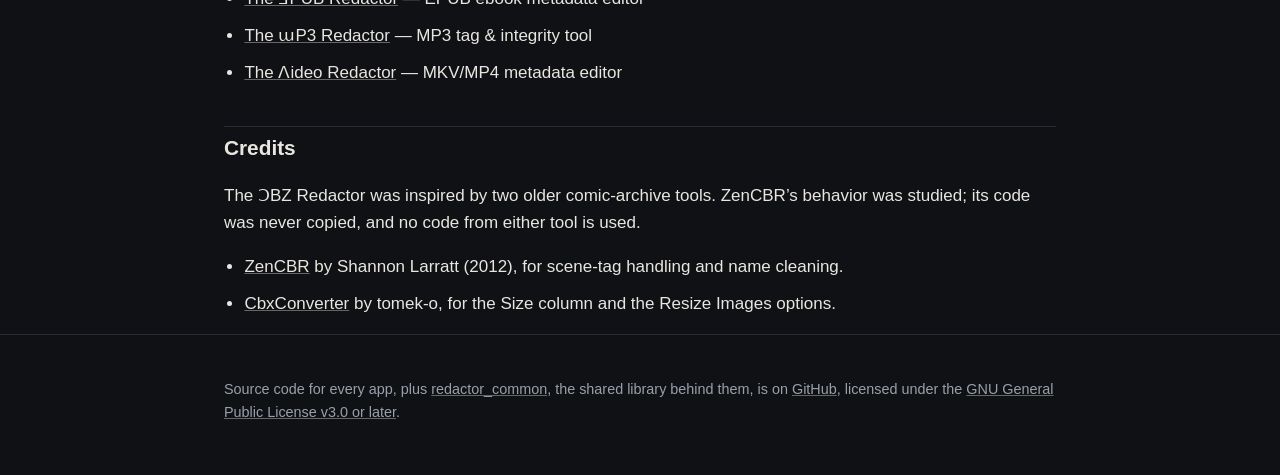
==== commit 3ad3200b: "Redactor apps 2026-10-14#08: landing page update Co-Authored-By: Claude Sonnet 5.5 <noreply@anthropi" ====
--- a/index.html
+++ b/index.html
@@ -77,7 +77,7 @@
       <img class="icon" src="assets/img/epubredactor.png" alt="The ƎPUB Redactor icon" width="56" height="56">
       <div>
         <h3>The ƎPUB Redactor</h3>
-        <p>Bulk-edit EPUB ebook metadata for Kobo and other e-readers, with Google Books / Open Library lookups (online, or from a local Open Library database you build), Clean Up Authors, duplicate finding, cover generation, Table of Contents generation, and format conversion via Calibre.</p>
+        <p>Bulk-edit EPUB ebook metadata for Kobo and other e-readers, with Google Books / Open Library lookups (online, or from local Open Library and ISFDB databases you build, the latter for series and series number), a read-only book reader, Clean Up Authors, duplicate finding, cover generation, Table of Contents generation, and format conversion via Calibre.</p>
       </div>
     </a>
 
@@ -93,7 +93,7 @@
       <img class="icon" src="assets/img/videoredactor.png" alt="The Ʌideo Redactor icon" width="56" height="56">
       <div>
         <h3>The Ʌideo Redactor</h3>
-        <p>Bulk-edit MKV/MP4 metadata with TMDB lookups, offline lookups in a local IMDb database you build, season/episode matching, subtitle fetching, file checks and repair, duplicate finding, and poster art — for movies, TV, and everything in between.</p>
+        <p>Bulk-edit MKV/MP4 metadata with TMDB lookups, offline lookups in a local IMDb database you build, season/episode matching, subtitle fetching and ingest, conversion of AVI and other formats to MP4/MKV, file checks and repair, duplicate finding, and poster art — for movies, TV, and everything in between.</p>
       </div>
     </a>
   </div>
@@ -170,7 +170,11 @@
     <li><strong>Preferences</strong> (Tools &gt; Preferences, Ctrl+,): one shared dialog for the everyday settings, with OK / Cancel / Apply and Reset to Defaults per page. Settings keep their old places, so Export / Import Settings is unaffected.</li>
     <li><strong>Find Duplicates</strong>: in the ƎPUB (Repair menu), ɯP3 (Analyze menu) and Ʌideo (Media menu) Redactors it opens the same review dialog, which shows how strong each match is and why, selects nothing for you, remembers groups you mark &ldquo;Not duplicates&rdquo;, and never trashes every file of a group. The ƆBZ Redactor has its own duplicate finder, matching comics by their pages.</li>
     <li><strong>Command line, in the same program</strong>: every app runs commands from a terminal, a batch file or Task Scheduler (<code>info</code>, <code>set</code>, <code>rename</code>, <code>move</code>, <code>convert</code>, <code>redact</code>, and each app's own, such as <code>analyze</code>, <code>m4b</code>, <code>validate</code> and <code>check</code>), with <code>--dry-run</code> to preview, <code>--json</code> for scripts, and exit codes. There is no second download. Nothing is overwritten and nothing is deleted for good. Each app's page has a command line guide.</li>
-    <li><strong>Command palette</strong> (Ctrl+K), one standard menu layout (File, Edit, View, the app&rsquo;s own menus, Tools, Help), Open in Default App, and Ctrl+S to save every changed file.</li>
+    <li><strong>Command palette</strong> (Ctrl+K), one standard menu layout (File, Edit, View, the app&rsquo;s own menus, Tools, Help), Open in Default App, and Ctrl+Shift+A to save every changed file.</li>
+    <li><strong>File &gt; Include Subfolders</strong>: one shared, remembered checkbox decides whether opening a folder, dropping one and Refresh List look in subfolders. When a folder holds no files of the app&rsquo;s own format but does hold ones it can convert (FLAC, MKV or AVI, CBR, MOBI and so on), the app says so and offers to convert them.</li>
+    <li><strong>History</strong> (Tools &gt; History, <strong>opt-in and off by default</strong>): when you turn it on under Tools &gt; Preferences &gt; History, every tag change the app writes to a file is recorded with the old and new value, so a Save or Redact can be undone even after the app was closed. It follows a file when it is renamed or moved, keeps no covers or images, and has a Delete History button. The on/off setting is part of Export / Import Settings.</li>
+    <li><strong>Progress for everything slow</strong>: scans, conversions, lookups and Redact run under a progress dialog with a working Cancel, so the window stays responsive.</li>
+    <li><strong>Preview</strong>: a read-only player or page reader window for one selected file, in the ɯP3 (File &gt; Preview), Ʌideo (Media &gt; Preview) and ƆBZ (File &gt; Preview) Redactors; the ƎPUB Redactor has a Read Book reader. None of them ever writes to the file.</li>
     <li><strong>Keys and tokens in the credential store</strong>: where an app uses an online service key (Comic Vine and GCD in the ƆBZ Redactor; TMDB, TheTVDB and OpenSubtitles in the Ʌideo Redactor; a Discogs token in the ɯP3 Redactor), it is stored in your operating system&rsquo;s credential store, not in a settings file.</li>
     <li><strong>Safe in-place saves</strong>: a file is replaced only after the new copy is written and verified, so a failed save never loses the original.</li>
     <li><strong>Windows and Linux</strong>: every release has a standalone <code>.exe</code> and a self-contained Linux download, and the tests run on Linux as part of each release build.</li>
@@ -228,7 +232,7 @@
         <tr><th scope="row">GCD data dump <span class="note">SQLite</span></th><td>✓</td><td></td><td></td><td></td></tr>
         <tr><th scope="row">ComicRack library <span class="note">from your own ComicDb.xml</span></th><td>✓</td><td></td><td></td><td></td></tr>
         <tr><th scope="row">Open Library data dumps</th><td></td><td>✓</td><td></td><td></td></tr>
-        <tr><th scope="row">ISFDB backup <span class="note">MySQL; adds series and series number</span></th><td></td><td>✓ <span class="note">next release</span></td><td></td><td></td></tr>
+        <tr><th scope="row">ISFDB backup <span class="note">MySQL; adds series and series number</span></th><td></td><td>✓</td><td></td><td></td></tr>
         <tr><th scope="row">MusicBrainz core-data dump</th><td></td><td></td><td>✓</td><td></td></tr>
         <tr><th scope="row">IMDb datasets</th><td></td><td></td><td></td><td>✓</td></tr>
       </tbody>
@@ -262,7 +266,7 @@
   <ul class="feature-list">
     <li><strong>Grand Comics Database</strong> (ƆBZ): comics.org states that GCD data is licensed under <a href="https://creativecommons.org/licenses/by-sa/4.0/">Creative Commons Attribution-ShareAlike 4.0</a> (CC BY-SA 4.0). Credit the <a href="https://www.comics.org/">Grand Comics Database</a>, link the licence and say if you changed anything; data derived from it that you share must carry the same licence. GCD data is the work of GCD&rsquo;s volunteers.</li>
     <li><strong>Open Library</strong> (ƎPUB): Open Library says its catalogue was dedicated to the public domain by the libraries that donated it and that contributions are CC0 (<a href="https://openlibrary.org/help/faq/using">its FAQ</a>). No attribution is required.</li>
-    <li><strong>ISFDB</strong> (ƎPUB, next release): the <a href="https://www.isfdb.org/">Internet Speculative Fiction Database</a> says its content is available under a Creative Commons Attribution licence. Credit the ISFDB and its contributors, whose work the series, series numbers and book data are; the app credits it under Help &gt; Credits. The local database is your own private copy of the backup you download.</li>
+    <li><strong>ISFDB</strong> (ƎPUB): the<a href="https://www.isfdb.org/">Internet Speculative Fiction Database</a> says its content is available under a Creative Commons Attribution licence. Credit the ISFDB and its contributors, whose work the series, series numbers and book data are; the app credits it under Help &gt; Credits. The local database is your own private copy of the backup you download.</li>
     <li><strong>MusicBrainz</strong> (ɯP3): only the <a href="https://musicbrainz.org/doc/About/Data_License">core data, which is CC0</a> (public domain), is read from the dump. MusicBrainz&rsquo;s other data (tags and genres, ratings, annotations) is under a non-commercial licence and is never used, so the offline lookup gives no genre.</li>
     <li><strong>Discogs</strong> (ɯP3): the app shows a &ldquo;Data from Discogs&rdquo; note on Discogs data. This application uses Discogs&rsquo; API but is not affiliated with, sponsored or endorsed by Discogs.</li>
     <li><strong>IMDb</strong> (Ʌideo): Information courtesy of IMDb (<a href="https://www.imdb.com">https://www.imdb.com</a>). Used with permission. IMDb&rsquo;s datasets are for personal, non-commercial use only; you may keep a local copy for your own use, but they must not be altered, republished, resold or repurposed to make a database for others, and IMDb may withdraw permission at any time. See <a href="https://www.imdb.com/conditions">IMDb&rsquo;s conditions of use</a>.</li>
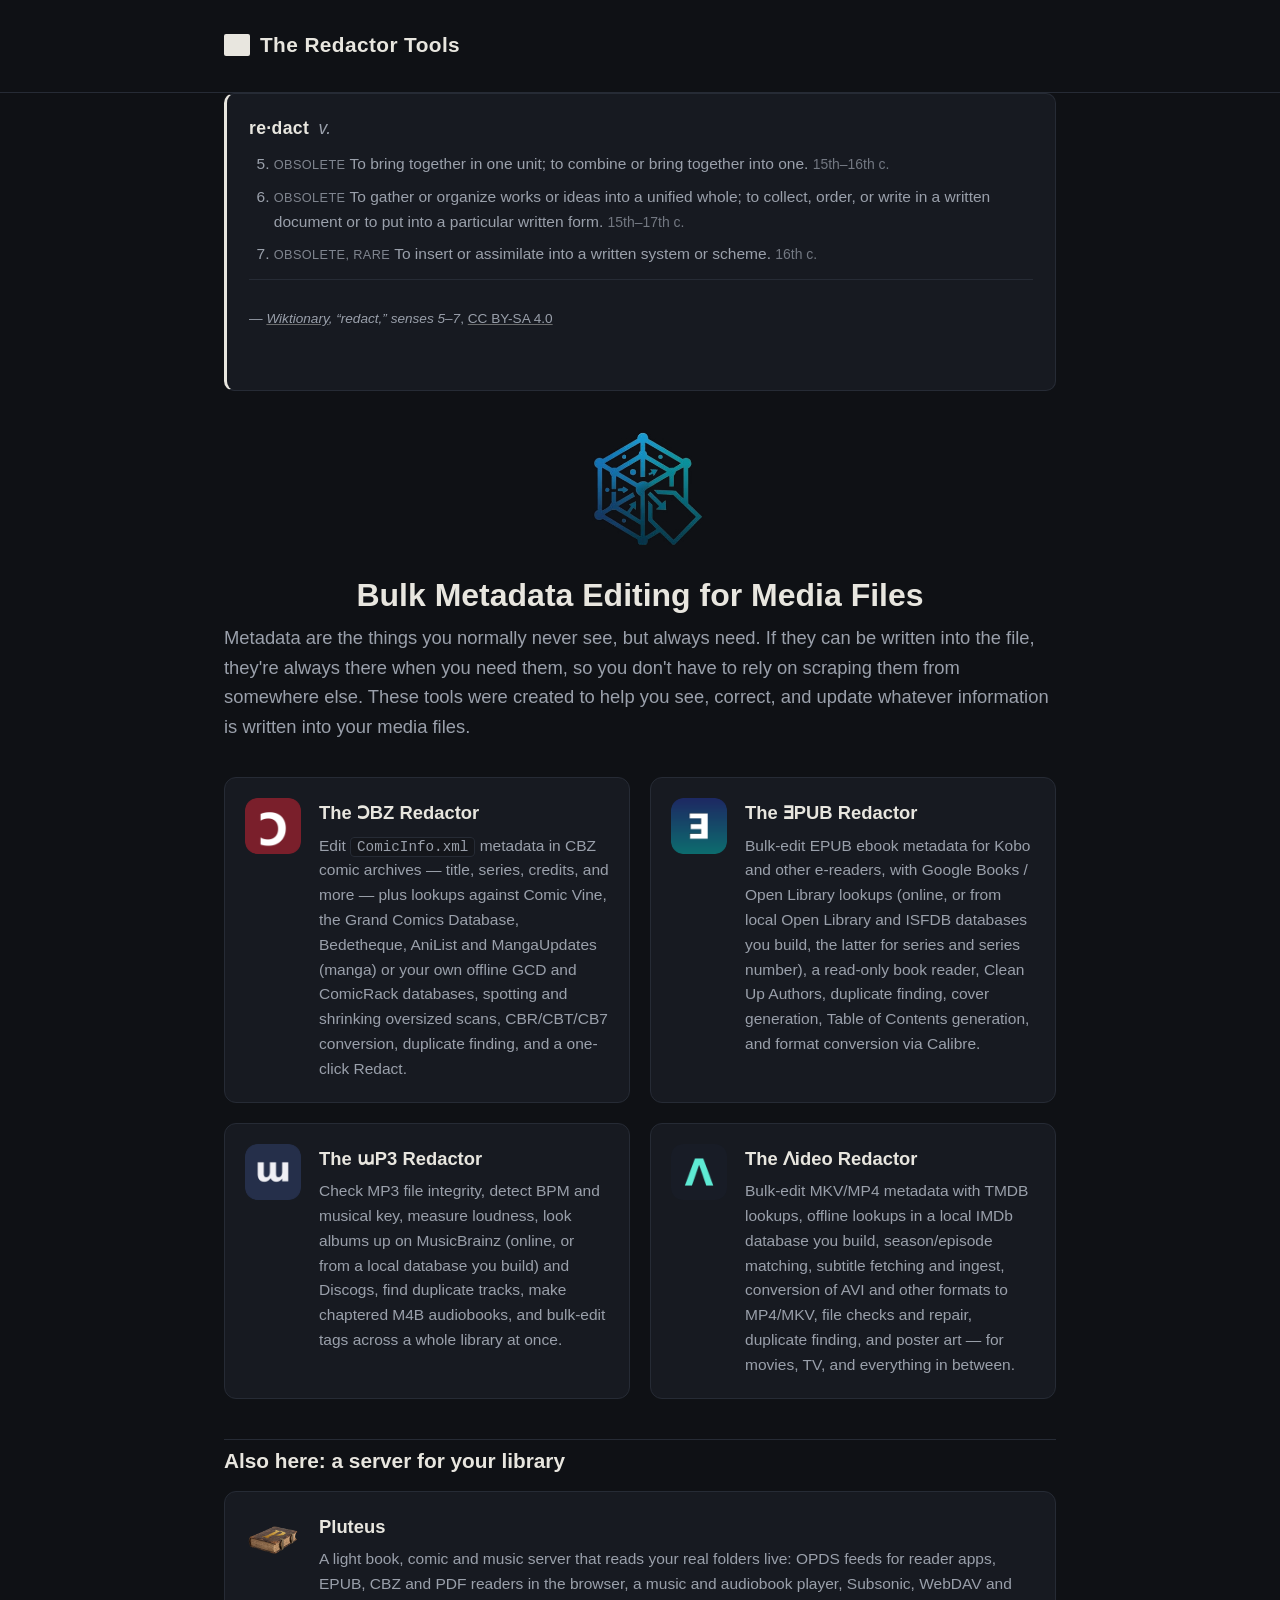
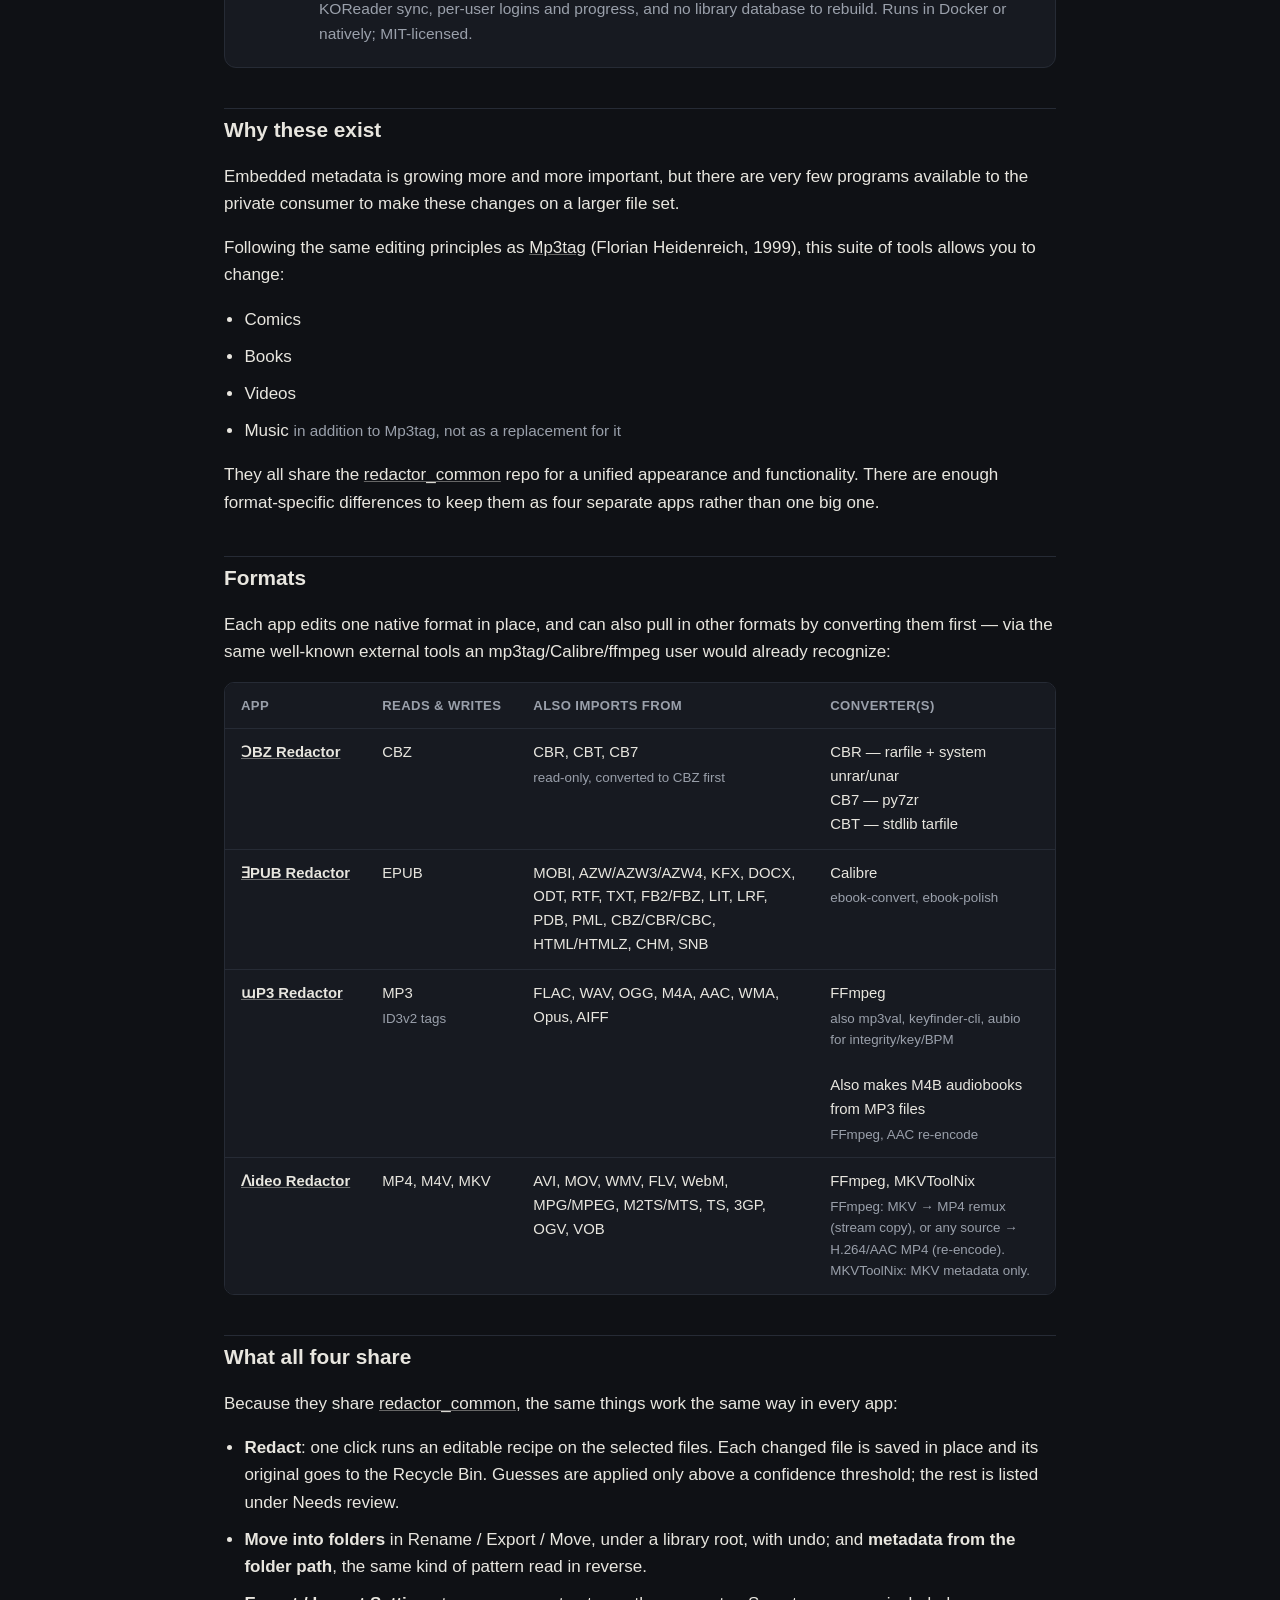
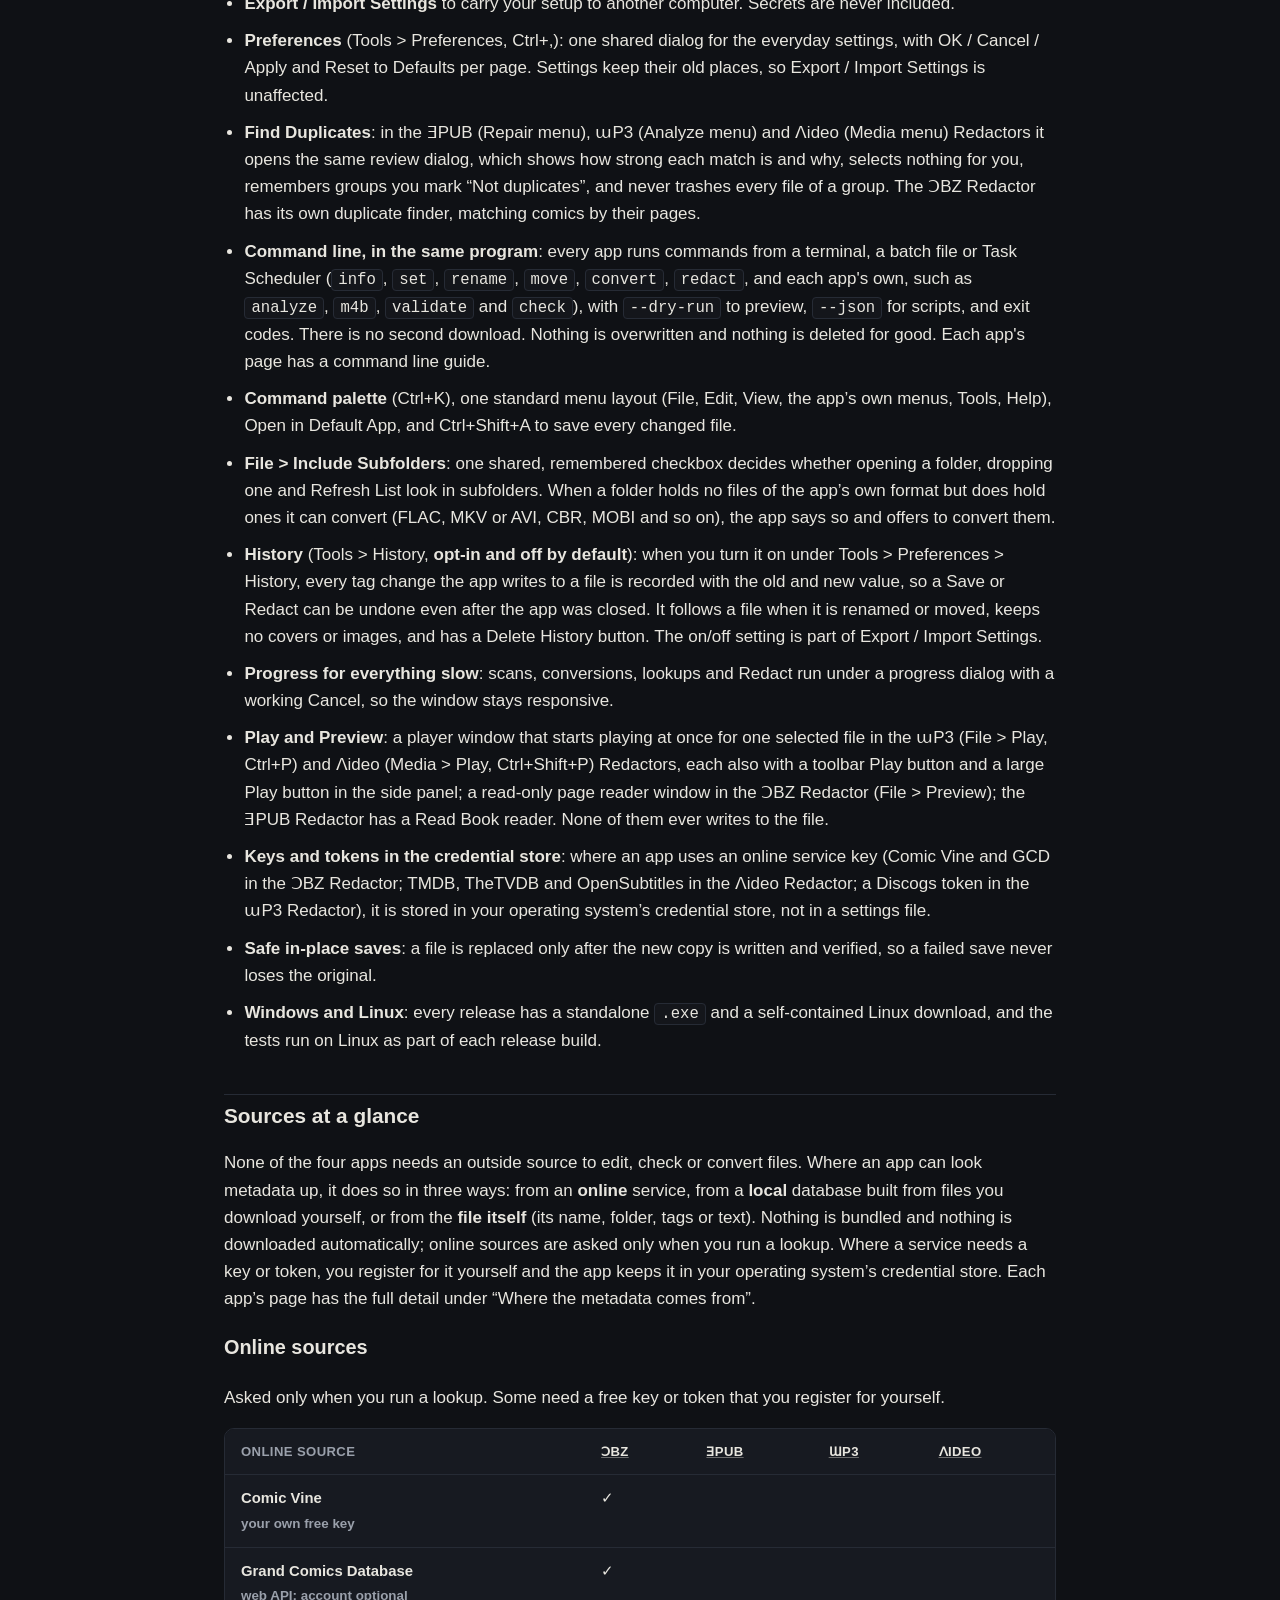
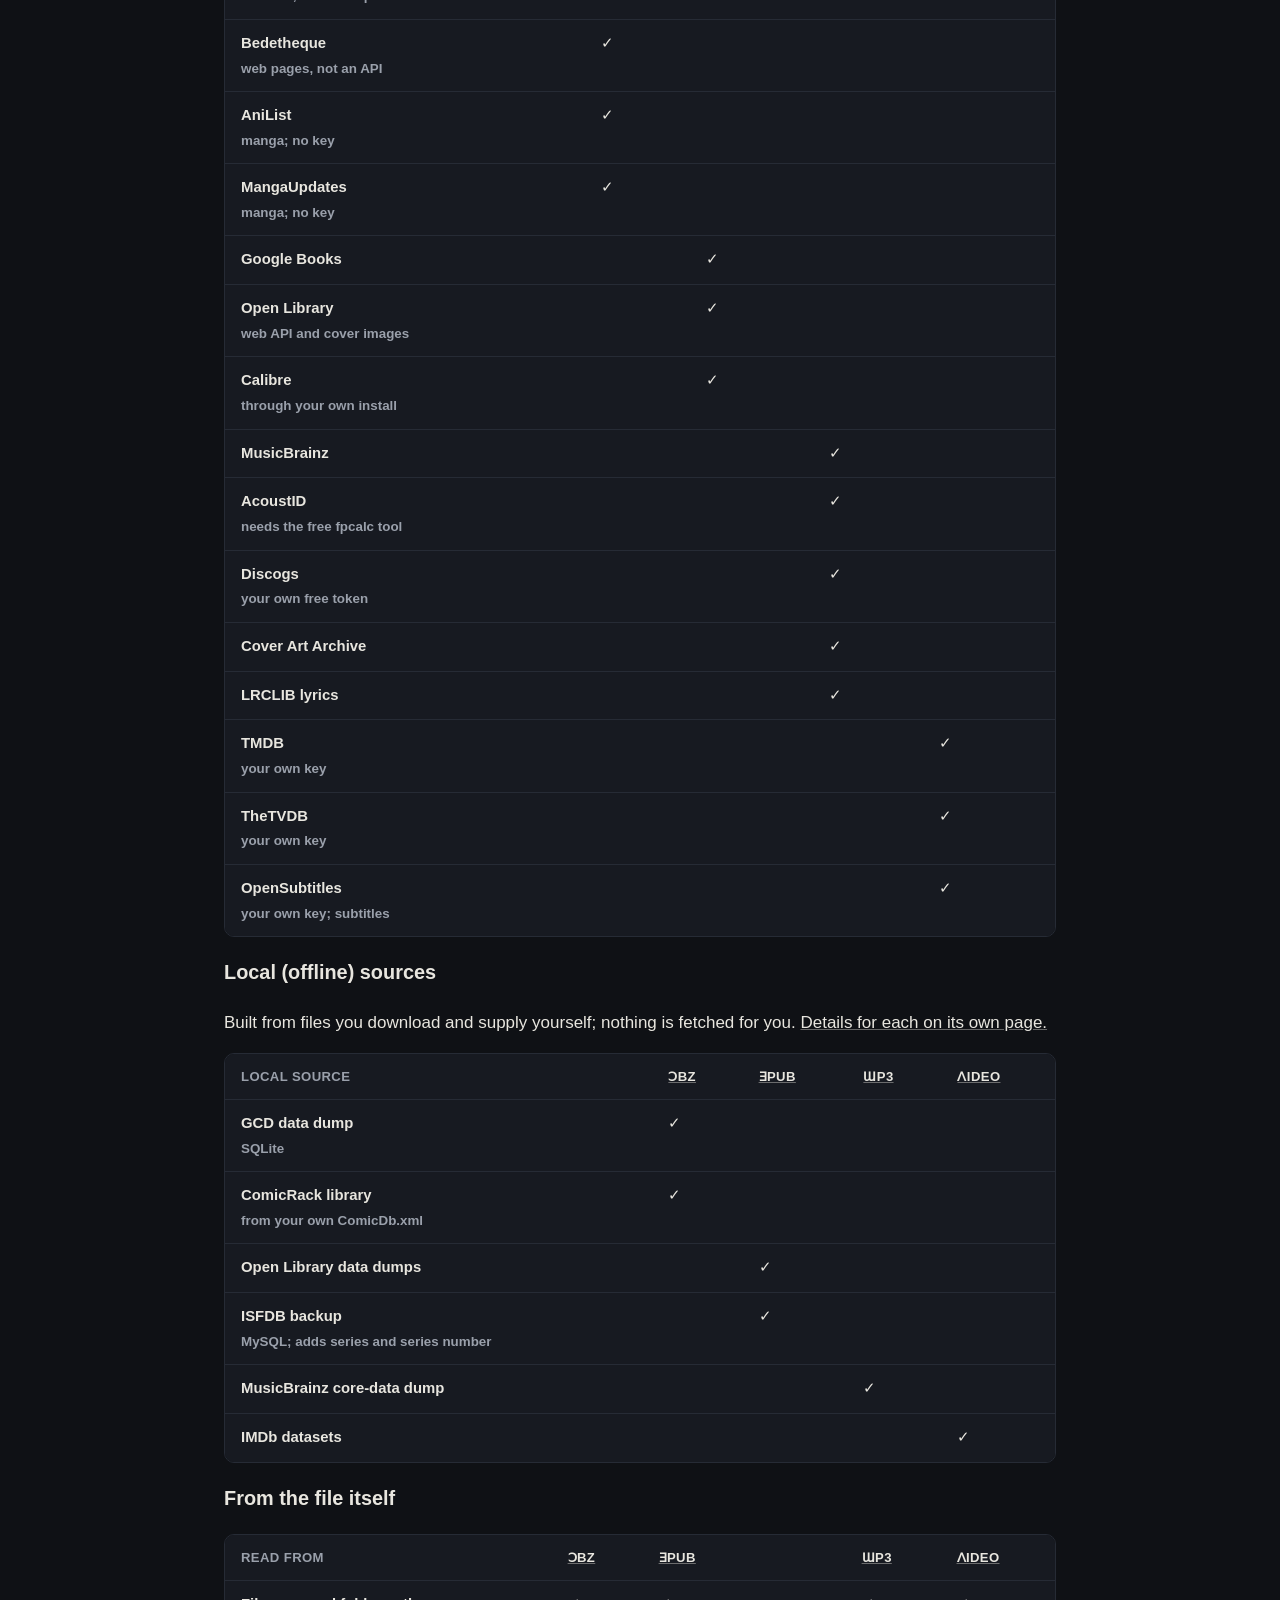
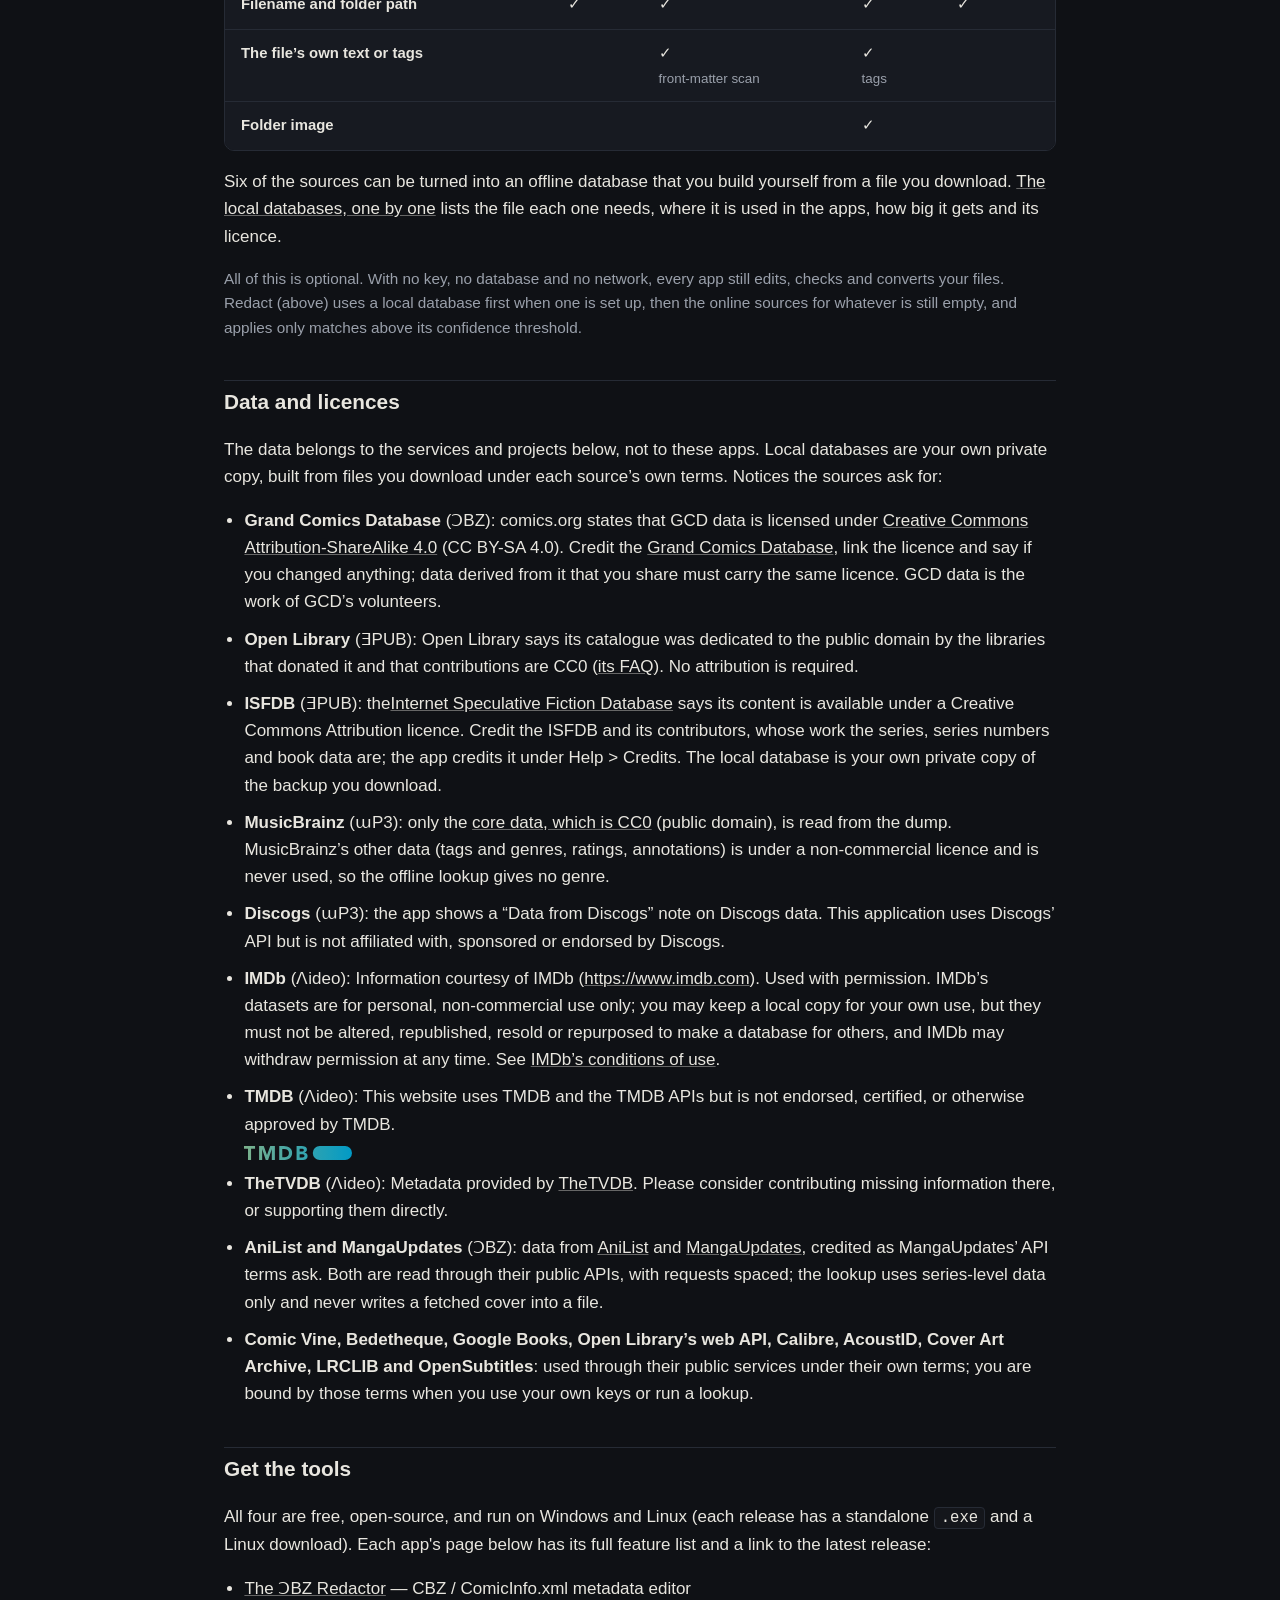
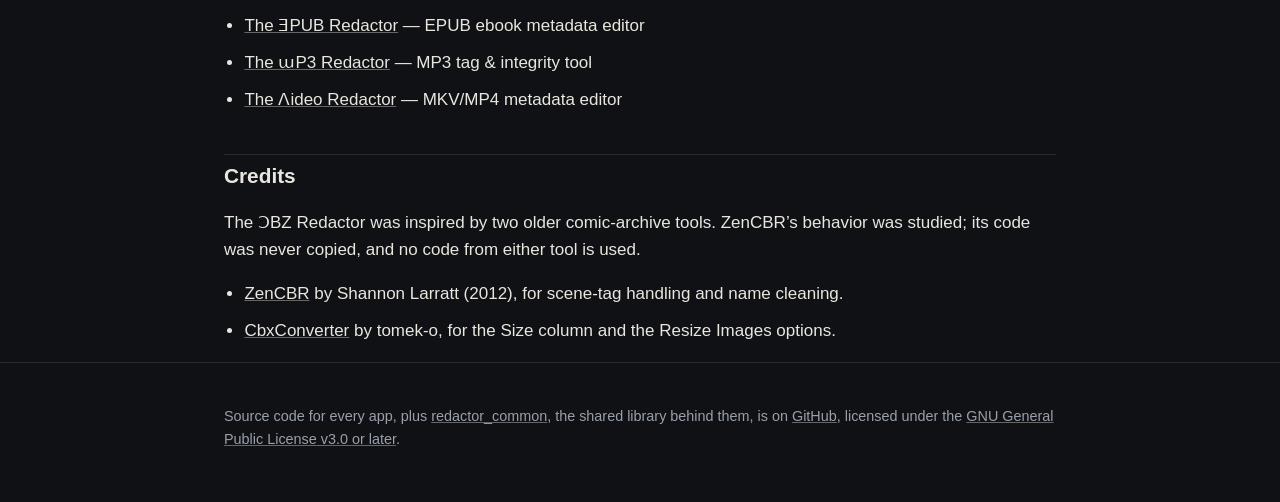
==== commit 4a387551: "Redactor apps: Play player and fixes (mp3/video 2026-10-15#01, epub 2026-10-14#09, cbz 2026-10-14#10" ====
--- a/index.html
+++ b/index.html
@@ -174,7 +174,7 @@
     <li><strong>File &gt; Include Subfolders</strong>: one shared, remembered checkbox decides whether opening a folder, dropping one and Refresh List look in subfolders. When a folder holds no files of the app&rsquo;s own format but does hold ones it can convert (FLAC, MKV or AVI, CBR, MOBI and so on), the app says so and offers to convert them.</li>
     <li><strong>History</strong> (Tools &gt; History, <strong>opt-in and off by default</strong>): when you turn it on under Tools &gt; Preferences &gt; History, every tag change the app writes to a file is recorded with the old and new value, so a Save or Redact can be undone even after the app was closed. It follows a file when it is renamed or moved, keeps no covers or images, and has a Delete History button. The on/off setting is part of Export / Import Settings.</li>
     <li><strong>Progress for everything slow</strong>: scans, conversions, lookups and Redact run under a progress dialog with a working Cancel, so the window stays responsive.</li>
-    <li><strong>Preview</strong>: a read-only player or page reader window for one selected file, in the ɯP3 (File &gt; Preview), Ʌideo (Media &gt; Preview) and ƆBZ (File &gt; Preview) Redactors; the ƎPUB Redactor has a Read Book reader. None of them ever writes to the file.</li>
+    <li><strong>Play and Preview</strong>: a player window that starts playing at once for one selected file in the ɯP3 (File &gt; Play, Ctrl+P) and Ʌideo (Media &gt; Play, Ctrl+Shift+P) Redactors, each also with a toolbar Play button and a large Play button in the side panel; a read-only page reader window in the ƆBZ Redactor (File &gt; Preview); the ƎPUB Redactor has a Read Book reader. None of them ever writes to the file.</li>
     <li><strong>Keys and tokens in the credential store</strong>: where an app uses an online service key (Comic Vine and GCD in the ƆBZ Redactor; TMDB, TheTVDB and OpenSubtitles in the Ʌideo Redactor; a Discogs token in the ɯP3 Redactor), it is stored in your operating system&rsquo;s credential store, not in a settings file.</li>
     <li><strong>Safe in-place saves</strong>: a file is replaced only after the new copy is written and verified, so a failed save never loses the original.</li>
     <li><strong>Windows and Linux</strong>: every release has a standalone <code>.exe</code> and a self-contained Linux download, and the tests run on Linux as part of each release build.</li>
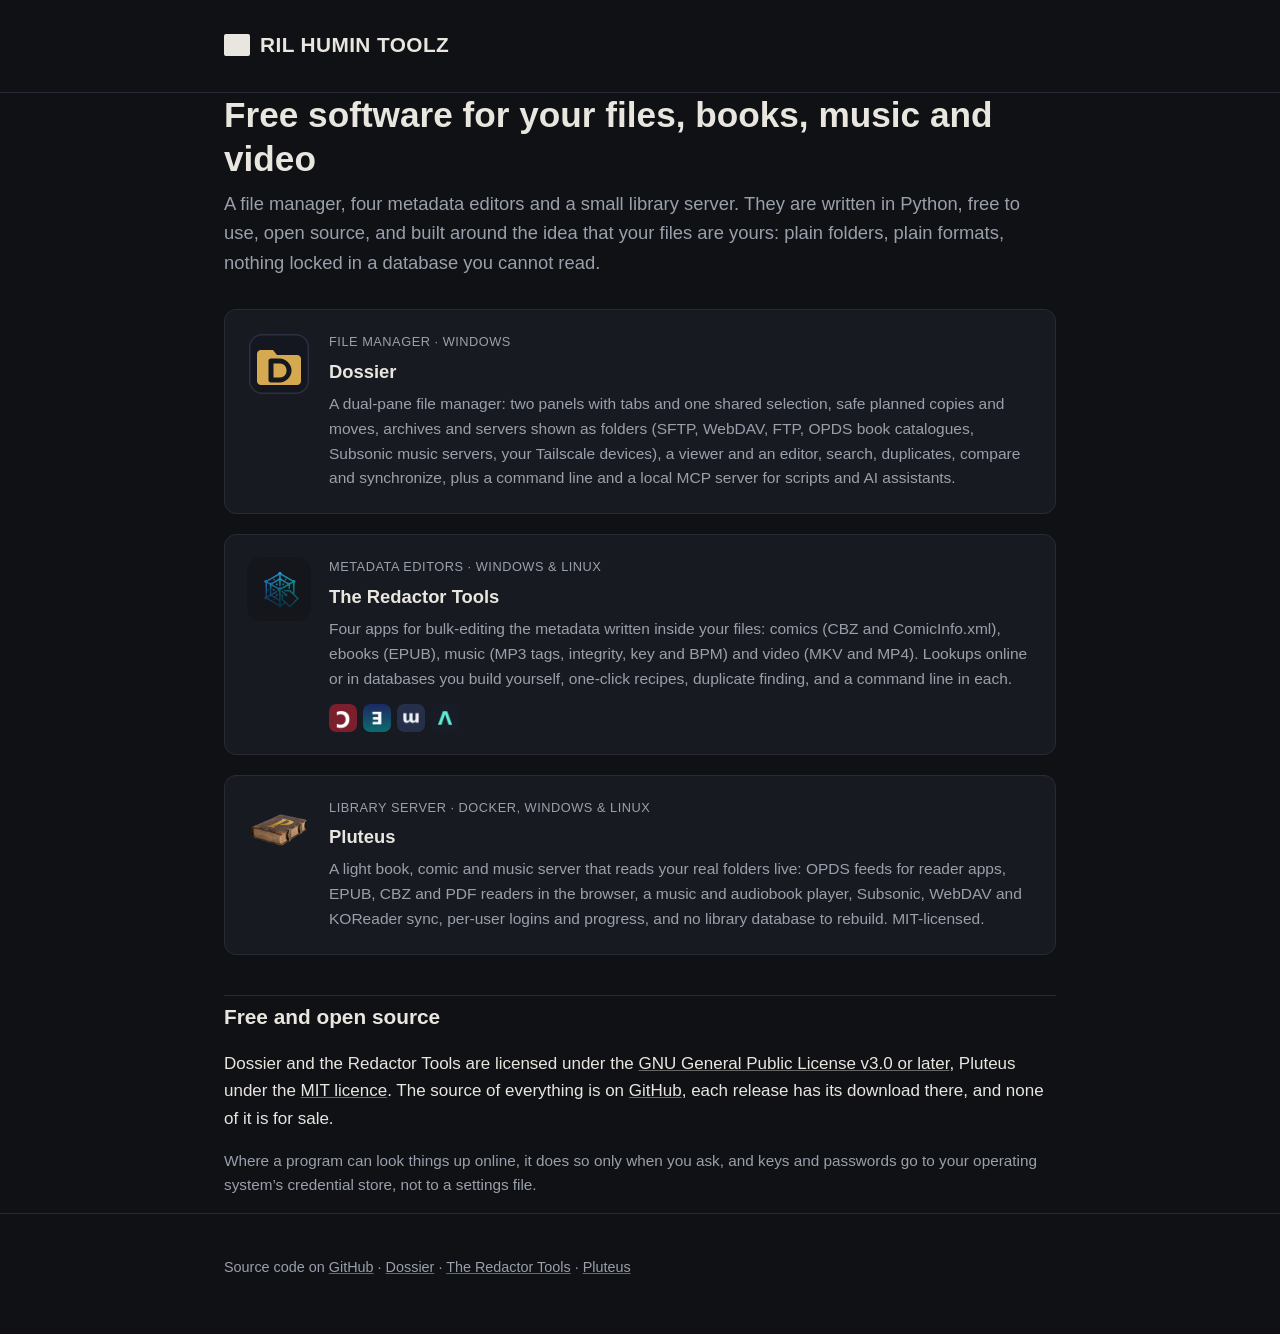
==== commit ba3e53b9: "RIL HUMIN TOOLZ: a generic front page, the Redactor family moved to /redactors/, a Dossier page (0.4" ====
--- a/index.html
+++ b/index.html
@@ -3,17 +3,17 @@
 <head>
 <meta charset="utf-8">
 <meta name="viewport" content="width=device-width, initial-scale=1">
-<title>The Redactor Tools — Free Windows &amp; Linux Metadata Editors for Comics, Ebooks, MP3s &amp; Video</title>
-<meta name="description" content="Four free, open-source Windows and Linux apps for bulk-editing file metadata: CBZ Redactor for comic ComicInfo.xml, EPUB Redactor for ebooks, MP3 Redactor for audio tags, and Video Redactor for MKV/MP4.">
+<title>RIL HUMIN TOOLZ — Free Software for Files, Books, Music and Video (Windows &amp; Linux)</title>
+<meta name="description" content="Free, open-source software from RIL HUMIN TOOLZ (by Erlbon): Dossier, a dual-pane file manager for Windows; the Redactor Tools, four apps for bulk-editing metadata in comics, ebooks, MP3s and video; and Pluteus, a light book, comic and music server.">
 <link rel="canonical" href="https://erlbon.github.io/">
 <link rel="icon" href="assets/img/favicon.png" type="image/png">
 
 <meta property="og:type" content="website">
-<meta property="og:title" content="The Redactor Tools — Free Windows &amp; Linux Metadata Editors">
-<meta property="og:description" content="Four free, open-source Windows and Linux apps for bulk-editing file metadata: comics, ebooks, MP3s, and video.">
+<meta property="og:title" content="RIL HUMIN TOOLZ — Free Software for Files, Books, Music and Video">
+<meta property="og:description" content="Dossier (a dual-pane file manager), the Redactor Tools (metadata editors for comics, ebooks, MP3s and video) and Pluteus (a light library server). Free and open source.">
 <meta property="og:url" content="https://erlbon.github.io/">
-<meta property="og:image" content="https://erlbon.github.io/assets/img/hero-logo.png">
-<meta name="twitter:card" content="summary">
+<meta property="og:image" content="https://erlbon.github.io/assets/img/screenshots/dossier-main-dark.jpg">
+<meta name="twitter:card" content="summary_large_image">
 
 <link rel="stylesheet" href="assets/style.css">
 
@@ -21,10 +21,9 @@
 {
   "@context": "https://schema.org",
   "@type": "WebSite",
-  "name": "The Redactor Tools",
+  "name": "RIL HUMIN TOOLZ",
   "url": "https://erlbon.github.io/",
-  "description": "A family of free, open-source Windows and Linux desktop apps for bulk-editing metadata in comics, ebooks, MP3s, and video files.",
-  "license": "https://www.gnu.org/licenses/gpl-3.0.html",
+  "description": "Free, open-source software for files, books, music and video: a dual-pane file manager, four metadata editors and a light library server.",
   "author": { "@type": "Person", "name": "Erlbon", "url": "https://github.com/Erlbon" }
 }
 </script>
@@ -33,10 +32,9 @@
   "@context": "https://schema.org",
   "@type": "ItemList",
   "itemListElement": [
-    { "@type": "ListItem", "position": 1, "url": "https://erlbon.github.io/cbzredactor/", "name": "The ƆBZ Redactor" },
-    { "@type": "ListItem", "position": 2, "url": "https://erlbon.github.io/epubredactor/", "name": "The ƎPUB Redactor" },
-    { "@type": "ListItem", "position": 3, "url": "https://erlbon.github.io/mp3redactor/", "name": "The ɯP3 Redactor" },
-    { "@type": "ListItem", "position": 4, "url": "https://erlbon.github.io/videoredactor/", "name": "The Ʌideo Redactor" }
+    { "@type": "ListItem", "position": 1, "url": "https://erlbon.github.io/dossier/", "name": "Dossier" },
+    { "@type": "ListItem", "position": 2, "url": "https://erlbon.github.io/redactors/", "name": "The Redactor Tools" },
+    { "@type": "ListItem", "position": 3, "url": "https://erlbon.github.io/pluteus/", "name": "Pluteus" }
   ]
 }
 </script>
@@ -45,257 +43,57 @@
 
 <header class="site-header">
   <div class="wrap">
-    <a class="wordmark" href="/"><span class="bar" aria-hidden="true"></span> The Redactor Tools</a>
+    <a class="wordmark" href="/"><span class="bar" aria-hidden="true"></span> RIL HUMIN TOOLZ</a>
   </div>
 </header>
 
 <main class="wrap">
-  <blockquote class="dict-entry">
-    <p class="dict-headword">re·dact <span class="dict-pos">v.</span></p>
-    <ol class="dict-defs" start="5">
-      <li><span class="dict-tag">obsolete</span> To bring together in one unit; to combine or bring together into one. <span class="dict-date">15th–16th c.</span></li>
-      <li><span class="dict-tag">obsolete</span> To gather or organize works or ideas into a unified whole; to collect, order, or write in a written document or to put into a particular written form. <span class="dict-date">15th–17th c.</span></li>
-      <li><span class="dict-tag">obsolete, rare</span> To insert or assimilate into a written system or scheme. <span class="dict-date">16th c.</span></li>
-    </ol>
-    <footer class="dict-cite">— <cite><a href="https://en.wiktionary.org/wiki/redact">Wiktionary</a>, “redact,” senses 5–7</cite>, <a href="https://creativecommons.org/licenses/by-sa/4.0/">CC BY-SA 4.0</a></footer>
-  </blockquote>
+  <h1 class="front">Free software for your files, books, music and video</h1>
+  <p class="lead">A file manager, four metadata editors and a small library server. They are written in Python, free to use, open source, and built around the idea that your files are yours: plain folders, plain formats, nothing locked in a database you cannot read.</p>
 
-  <img class="hero-logo" src="assets/img/hero-logo.png" alt="Media Metadata Tools logo" width="385" height="232">
-  <h1>Bulk Metadata Editing for Media Files</h1>
-  <p class="tagline">Metadata are the things you normally never see, but always need. If they can be written into the file, they're always there when you need them, so you don't have to rely on scraping them from somewhere else. These tools were created to help you see, correct, and update whatever information is written into your media files.</p>
-
-  <div class="grid">
-    <a class="card" data-app="cbz" href="cbzredactor/">
-      <img class="icon" src="assets/img/cbzredactor.png" alt="The ƆBZ Redactor icon" width="56" height="56">
+  <div class="grid projects">
+    <a class="card" data-app="dossier" href="dossier/">
+      <img class="icon" src="assets/img/dossier.png" alt="Dossier icon" width="64" height="64">
       <div>
-        <h3>The ƆBZ Redactor</h3>
-        <p>Edit <code>ComicInfo.xml</code> metadata in CBZ comic archives — title, series, credits, and more — plus lookups against Comic Vine, the Grand Comics Database, Bedetheque, AniList and MangaUpdates (manga) or your own offline GCD and ComicRack databases, spotting and shrinking oversized scans, CBR/CBT/CB7 conversion, duplicate finding, and a one-click Redact.</p>
+        <span class="kind">File manager · Windows</span>
+        <h3>Dossier</h3>
+        <p>A dual-pane file manager: two panels with tabs and one shared selection, safe planned copies and moves, archives and servers shown as folders (SFTP, WebDAV, FTP, OPDS book catalogues, Subsonic music servers, your Tailscale devices), a viewer and an editor, search, duplicates, compare and synchronize, plus a command line and a local MCP server for scripts and AI assistants.</p>
       </div>
     </a>
 
-    <a class="card" data-app="epub" href="epubredactor/">
-      <img class="icon" src="assets/img/epubredactor.png" alt="The ƎPUB Redactor icon" width="56" height="56">
+    <a class="card" href="redactors/">
+      <img class="icon" src="assets/img/hero-logo.png" alt="" width="64" height="64" style="object-fit:contain;background:var(--bar)">
       <div>
-        <h3>The ƎPUB Redactor</h3>
-        <p>Bulk-edit EPUB ebook metadata for Kobo and other e-readers, with Google Books / Open Library lookups (online, or from local Open Library and ISFDB databases you build, the latter for series and series number), a read-only book reader, Clean Up Authors, duplicate finding, cover generation, Table of Contents generation, and format conversion via Calibre.</p>
+        <span class="kind">Metadata editors · Windows &amp; Linux</span>
+        <h3>The Redactor Tools</h3>
+        <p>Four apps for bulk-editing the metadata written inside your files: comics (CBZ and ComicInfo.xml), ebooks (EPUB), music (MP3 tags, integrity, key and BPM) and video (MKV and MP4). Lookups online or in databases you build yourself, one-click recipes, duplicate finding, and a command line in each.</p>
+        <div class="icon-row">
+          <img src="assets/img/cbzredactor.png" alt="The ƆBZ Redactor" width="28" height="28">
+          <img src="assets/img/epubredactor.png" alt="The ƎPUB Redactor" width="28" height="28">
+          <img src="assets/img/mp3redactor.png" alt="The ɯP3 Redactor" width="28" height="28">
+          <img src="assets/img/videoredactor.png" alt="The Ʌideo Redactor" width="28" height="28">
+        </div>
       </div>
     </a>
 
-    <a class="card" data-app="mp3" href="mp3redactor/">
-      <img class="icon" src="assets/img/mp3redactor.png" alt="The ɯP3 Redactor icon" width="56" height="56">
+    <a class="card" data-app="pluteus" href="pluteus/">
+      <img class="icon" src="assets/img/pluteus.png" alt="Pluteus icon" width="64" height="64">
       <div>
-        <h3>The ɯP3 Redactor</h3>
-        <p>Check MP3 file integrity, detect BPM and musical key, measure loudness, look albums up on MusicBrainz (online, or from a local database you build) and Discogs, find duplicate tracks, make chaptered M4B audiobooks, and bulk-edit tags across a whole library at once.</p>
-      </div>
-    </a>
-
-    <a class="card" data-app="video" href="videoredactor/">
-      <img class="icon" src="assets/img/videoredactor.png" alt="The Ʌideo Redactor icon" width="56" height="56">
-      <div>
-        <h3>The Ʌideo Redactor</h3>
-        <p>Bulk-edit MKV/MP4 metadata with TMDB lookups, offline lookups in a local IMDb database you build, season/episode matching, subtitle fetching and ingest, conversion of AVI and other formats to MP4/MKV, file checks and repair, duplicate finding, and poster art — for movies, TV, and everything in between.</p>
+        <span class="kind">Library server · Docker, Windows &amp; Linux</span>
+        <h3>Pluteus</h3>
+        <p>A light book, comic and music server that reads your real folders live: OPDS feeds for reader apps, EPUB, CBZ and PDF readers in the browser, a music and audiobook player, Subsonic, WebDAV and KOReader sync, per-user logins and progress, and no library database to rebuild. MIT-licensed.</p>
       </div>
     </a>
   </div>
 
-  <h2>Also here: a server for your library</h2>
-  <div class="grid">
-    <a class="card" data-app="pluteus" href="pluteus/">
-      <img class="icon" src="assets/img/pluteus.png" alt="Pluteus icon" width="56" height="56">
-      <div>
-        <h3>Pluteus</h3>
-        <p>A light book, comic and music server that reads your real folders live: OPDS feeds for reader apps, EPUB, CBZ and PDF readers in the browser, a music and audiobook player, Subsonic, WebDAV and KOReader sync, per-user logins and progress, and no library database to rebuild. Runs in Docker or natively; MIT-licensed.</p>
-      </div>
-    </a>
-  </div>
-
-  <h2>Why these exist</h2>
-  <p>Embedded metadata is growing more and more important, but there are very few programs available to the private consumer to make these changes on a larger file set.</p>
-  <p>Following the same editing principles as <a href="https://www.mp3tag.de/en/">Mp3tag</a> (Florian Heidenreich, 1999), this suite of tools allows you to change:</p>
-  <ul class="feature-list">
-    <li>Comics</li>
-    <li>Books</li>
-    <li>Videos</li>
-    <li>Music <span class="note">in addition to Mp3tag, not as a replacement for it</span></li>
-  </ul>
-  <p>They all share the <a href="https://github.com/Erlbon/redactor_common">redactor_common</a> repo for a unified appearance and functionality. There are enough format-specific differences to keep them as four separate apps rather than one big one.</p>
-
-  <h2>Formats</h2>
-  <p>Each app edits one native format in place, and can also pull in other formats by converting them first — via the same well-known external tools an mp3tag/Calibre/ffmpeg user would already recognize:</p>
-  <div class="table-wrap">
-    <table class="format-table">
-      <thead>
-        <tr>
-          <th>App</th>
-          <th>Reads &amp; writes</th>
-          <th>Also imports from</th>
-          <th>Converter(s)</th>
-        </tr>
-      </thead>
-      <tbody>
-        <tr>
-          <th scope="row"><a href="cbzredactor/">ƆBZ Redactor</a></th>
-          <td>CBZ</td>
-          <td>CBR, CBT, CB7 <span class="note">read-only, converted to CBZ first</span></td>
-          <td>CBR — rarfile + system unrar/unar<br>CB7 — py7zr<br>CBT — stdlib tarfile</td>
-        </tr>
-        <tr>
-          <th scope="row"><a href="epubredactor/">ƎPUB Redactor</a></th>
-          <td>EPUB</td>
-          <td>MOBI, AZW/AZW3/AZW4, KFX, DOCX, ODT, RTF, TXT, FB2/FBZ, LIT, LRF, PDB, PML, CBZ/CBR/CBC, HTML/HTMLZ, CHM, SNB</td>
-          <td>Calibre <span class="note">ebook-convert, ebook-polish</span></td>
-        </tr>
-        <tr>
-          <th scope="row"><a href="mp3redactor/">ɯP3 Redactor</a></th>
-          <td>MP3 <span class="note">ID3v2 tags</span></td>
-          <td>FLAC, WAV, OGG, M4A, AAC, WMA, Opus, AIFF</td>
-          <td>FFmpeg <span class="note">also mp3val, keyfinder-cli, aubio for integrity/key/BPM</span><br>Also makes M4B audiobooks from MP3 files <span class="note">FFmpeg, AAC re-encode</span></td>
-        </tr>
-        <tr>
-          <th scope="row"><a href="videoredactor/">Ʌideo Redactor</a></th>
-          <td>MP4, M4V, MKV</td>
-          <td>AVI, MOV, WMV, FLV, WebM, MPG/MPEG, M2TS/MTS, TS, 3GP, OGV, VOB</td>
-          <td>FFmpeg, MKVToolNix <span class="note">FFmpeg: MKV → MP4 remux (stream copy), or any source → H.264/AAC MP4 (re-encode). MKVToolNix: MKV metadata only.</span></td>
-        </tr>
-      </tbody>
-    </table>
-  </div>
-
-  <h2>What all four share</h2>
-  <p>Because they share <a href="https://github.com/Erlbon/redactor_common">redactor_common</a>, the same things work the same way in every app:</p>
-  <ul class="feature-list">
-    <li><strong>Redact</strong>: one click runs an editable recipe on the selected files. Each changed file is saved in place and its original goes to the Recycle Bin. Guesses are applied only above a confidence threshold; the rest is listed under Needs review.</li>
-    <li><strong>Move into folders</strong> in Rename / Export / Move, under a library root, with undo; and <strong>metadata from the folder path</strong>, the same kind of pattern read in reverse.</li>
-    <li><strong>Export / Import Settings</strong> to carry your setup to another computer. Secrets are never included.</li>
-    <li><strong>Preferences</strong> (Tools &gt; Preferences, Ctrl+,): one shared dialog for the everyday settings, with OK / Cancel / Apply and Reset to Defaults per page. Settings keep their old places, so Export / Import Settings is unaffected.</li>
-    <li><strong>Find Duplicates</strong>: in the ƎPUB (Repair menu), ɯP3 (Analyze menu) and Ʌideo (Media menu) Redactors it opens the same review dialog, which shows how strong each match is and why, selects nothing for you, remembers groups you mark &ldquo;Not duplicates&rdquo;, and never trashes every file of a group. The ƆBZ Redactor has its own duplicate finder, matching comics by their pages.</li>
-    <li><strong>Command line, in the same program</strong>: every app runs commands from a terminal, a batch file or Task Scheduler (<code>info</code>, <code>set</code>, <code>rename</code>, <code>move</code>, <code>convert</code>, <code>redact</code>, and each app's own, such as <code>analyze</code>, <code>m4b</code>, <code>validate</code> and <code>check</code>), with <code>--dry-run</code> to preview, <code>--json</code> for scripts, and exit codes. There is no second download. Nothing is overwritten and nothing is deleted for good. Each app's page has a command line guide.</li>
-    <li><strong>Command palette</strong> (Ctrl+K), one standard menu layout (File, Edit, View, the app&rsquo;s own menus, Tools, Help), Open in Default App, and Ctrl+Shift+A to save every changed file.</li>
-    <li><strong>File &gt; Include Subfolders</strong>: one shared, remembered checkbox decides whether opening a folder, dropping one and Refresh List look in subfolders. When a folder holds no files of the app&rsquo;s own format but does hold ones it can convert (FLAC, MKV or AVI, CBR, MOBI and so on), the app says so and offers to convert them.</li>
-    <li><strong>History</strong> (Tools &gt; History, <strong>opt-in and off by default</strong>): when you turn it on under Tools &gt; Preferences &gt; History, every tag change the app writes to a file is recorded with the old and new value, so a Save or Redact can be undone even after the app was closed. It follows a file when it is renamed or moved, keeps no covers or images, and has a Delete History button. The on/off setting is part of Export / Import Settings.</li>
-    <li><strong>Progress for everything slow</strong>: scans, conversions, lookups and Redact run under a progress dialog with a working Cancel, so the window stays responsive.</li>
-    <li><strong>Play and Preview</strong>: a player window that starts playing at once for one selected file in the ɯP3 (File &gt; Play, Ctrl+P) and Ʌideo (Media &gt; Play, Ctrl+Shift+P) Redactors, each also with a toolbar Play button and a large Play button in the side panel; a read-only page reader window in the ƆBZ Redactor (File &gt; Preview); the ƎPUB Redactor has a Read Book reader. None of them ever writes to the file.</li>
-    <li><strong>Keys and tokens in the credential store</strong>: where an app uses an online service key (Comic Vine and GCD in the ƆBZ Redactor; TMDB, TheTVDB and OpenSubtitles in the Ʌideo Redactor; a Discogs token in the ɯP3 Redactor), it is stored in your operating system&rsquo;s credential store, not in a settings file.</li>
-    <li><strong>Safe in-place saves</strong>: a file is replaced only after the new copy is written and verified, so a failed save never loses the original.</li>
-    <li><strong>Windows and Linux</strong>: every release has a standalone <code>.exe</code> and a self-contained Linux download, and the tests run on Linux as part of each release build.</li>
-  </ul>
-
-  <h2 id="sources">Sources at a glance</h2>
-  <p>None of the four apps needs an outside source to edit, check or convert files. Where an app can look metadata up, it does so in three ways: from an <strong>online</strong> service, from a <strong>local</strong> database built from files you download yourself, or from the <strong>file itself</strong> (its name, folder, tags or text). Nothing is bundled and nothing is downloaded automatically; online sources are asked only when you run a lookup. Where a service needs a key or token, you register for it yourself and the app keeps it in your operating system&rsquo;s credential store. Each app&rsquo;s page has the full detail under &ldquo;Where the metadata comes from&rdquo;.</p>
-  <h3 id="online-sources">Online sources</h3>
-  <p>Asked only when you run a lookup. Some need a free key or token that you register for yourself.</p>
-  <div class="table-wrap">
-    <table class="format-table">
-      <thead>
-        <tr>
-          <th>Online source</th>
-          <th><a href="cbzredactor/#sources">ƆBZ</a></th>
-          <th><a href="epubredactor/#sources">ƎPUB</a></th>
-          <th><a href="mp3redactor/#sources">ɯP3</a></th>
-          <th><a href="videoredactor/#sources">Ʌideo</a></th>
-        </tr>
-      </thead>
-      <tbody>
-        <tr><th scope="row">Comic Vine <span class="note">your own free key</span></th><td>✓</td><td></td><td></td><td></td></tr>
-        <tr><th scope="row">Grand Comics Database <span class="note">web API; account optional</span></th><td>✓</td><td></td><td></td><td></td></tr>
-        <tr><th scope="row">Bedetheque <span class="note">web pages, not an API</span></th><td>✓</td><td></td><td></td><td></td></tr>
-        <tr><th scope="row">AniList <span class="note">manga; no key</span></th><td>✓</td><td></td><td></td><td></td></tr>
-        <tr><th scope="row">MangaUpdates <span class="note">manga; no key</span></th><td>✓</td><td></td><td></td><td></td></tr>
-        <tr><th scope="row">Google Books</th><td></td><td>✓</td><td></td><td></td></tr>
-        <tr><th scope="row">Open Library <span class="note">web API and cover images</span></th><td></td><td>✓</td><td></td><td></td></tr>
-        <tr><th scope="row">Calibre <span class="note">through your own install</span></th><td></td><td>✓</td><td></td><td></td></tr>
-        <tr><th scope="row">MusicBrainz</th><td></td><td></td><td>✓</td><td></td></tr>
-        <tr><th scope="row">AcoustID <span class="note">needs the free fpcalc tool</span></th><td></td><td></td><td>✓</td><td></td></tr>
-        <tr><th scope="row">Discogs <span class="note">your own free token</span></th><td></td><td></td><td>✓</td><td></td></tr>
-        <tr><th scope="row">Cover Art Archive</th><td></td><td></td><td>✓</td><td></td></tr>
-        <tr><th scope="row">LRCLIB lyrics</th><td></td><td></td><td>✓</td><td></td></tr>
-        <tr><th scope="row">TMDB <span class="note">your own key</span></th><td></td><td></td><td></td><td>✓</td></tr>
-        <tr><th scope="row">TheTVDB <span class="note">your own key</span></th><td></td><td></td><td></td><td>✓</td></tr>
-        <tr><th scope="row">OpenSubtitles <span class="note">your own key; subtitles</span></th><td></td><td></td><td></td><td>✓</td></tr>
-      </tbody>
-    </table>
-  </div>
-  <h3 id="offline-sources">Local (offline) sources</h3>
-  <p>Built from files you download and supply yourself; nothing is fetched for you. <a href="databases/">Details for each on its own page.</a></p>
-  <div class="table-wrap">
-    <table class="format-table">
-      <thead>
-        <tr>
-          <th>Local source</th>
-          <th><a href="cbzredactor/#sources">ƆBZ</a></th>
-          <th><a href="epubredactor/#sources">ƎPUB</a></th>
-          <th><a href="mp3redactor/#sources">ɯP3</a></th>
-          <th><a href="videoredactor/#sources">Ʌideo</a></th>
-        </tr>
-      </thead>
-      <tbody>
-        <tr><th scope="row">GCD data dump <span class="note">SQLite</span></th><td>✓</td><td></td><td></td><td></td></tr>
-        <tr><th scope="row">ComicRack library <span class="note">from your own ComicDb.xml</span></th><td>✓</td><td></td><td></td><td></td></tr>
-        <tr><th scope="row">Open Library data dumps</th><td></td><td>✓</td><td></td><td></td></tr>
-        <tr><th scope="row">ISFDB backup <span class="note">MySQL; adds series and series number</span></th><td></td><td>✓</td><td></td><td></td></tr>
-        <tr><th scope="row">MusicBrainz core-data dump</th><td></td><td></td><td>✓</td><td></td></tr>
-        <tr><th scope="row">IMDb datasets</th><td></td><td></td><td></td><td>✓</td></tr>
-      </tbody>
-    </table>
-  </div>
-  <h3 id="file-sources">From the file itself</h3>
-  <div class="table-wrap">
-    <table class="format-table">
-      <thead>
-        <tr>
-          <th>Read from</th>
-          <th><a href="cbzredactor/#sources">ƆBZ</a></th>
-          <th><a href="epubredactor/#sources">ƎPUB</a></th>
-          <th><a href="mp3redactor/#sources">ɯP3</a></th>
-          <th><a href="videoredactor/#sources">Ʌideo</a></th>
-        </tr>
-      </thead>
-      <tbody>
-        <tr><th scope="row">Filename and folder path</th><td>✓</td><td>✓</td><td>✓</td><td>✓</td></tr>
-        <tr><th scope="row">The file&rsquo;s own text or tags</th><td></td><td>✓ <span class="note">front-matter scan</span></td><td>✓ <span class="note">tags</span></td><td></td></tr>
-        <tr><th scope="row">Folder image</th><td></td><td></td><td>✓</td><td></td></tr>
-      </tbody>
-    </table>
-  </div>
-  <p>Six of the sources can be turned into an offline database that you build yourself from a file you download. <a href="databases/">The local databases, one by one</a> lists the file each one needs, where it is used in the apps, how big it gets and its licence.</p>
-
-  <p class="note">All of this is optional. With no key, no database and no network, every app still edits, checks and converts your files. Redact (above) uses a local database first when one is set up, then the online sources for whatever is still empty, and applies only matches above its confidence threshold.</p>
-
-  <h2 id="data-licences">Data and licences</h2>
-  <p>The data belongs to the services and projects below, not to these apps. Local databases are your own private copy, built from files you download under each source&rsquo;s own terms. Notices the sources ask for:</p>
-  <ul class="feature-list">
-    <li><strong>Grand Comics Database</strong> (ƆBZ): comics.org states that GCD data is licensed under <a href="https://creativecommons.org/licenses/by-sa/4.0/">Creative Commons Attribution-ShareAlike 4.0</a> (CC BY-SA 4.0). Credit the <a href="https://www.comics.org/">Grand Comics Database</a>, link the licence and say if you changed anything; data derived from it that you share must carry the same licence. GCD data is the work of GCD&rsquo;s volunteers.</li>
-    <li><strong>Open Library</strong> (ƎPUB): Open Library says its catalogue was dedicated to the public domain by the libraries that donated it and that contributions are CC0 (<a href="https://openlibrary.org/help/faq/using">its FAQ</a>). No attribution is required.</li>
-    <li><strong>ISFDB</strong> (ƎPUB): the<a href="https://www.isfdb.org/">Internet Speculative Fiction Database</a> says its content is available under a Creative Commons Attribution licence. Credit the ISFDB and its contributors, whose work the series, series numbers and book data are; the app credits it under Help &gt; Credits. The local database is your own private copy of the backup you download.</li>
-    <li><strong>MusicBrainz</strong> (ɯP3): only the <a href="https://musicbrainz.org/doc/About/Data_License">core data, which is CC0</a> (public domain), is read from the dump. MusicBrainz&rsquo;s other data (tags and genres, ratings, annotations) is under a non-commercial licence and is never used, so the offline lookup gives no genre.</li>
-    <li><strong>Discogs</strong> (ɯP3): the app shows a &ldquo;Data from Discogs&rdquo; note on Discogs data. This application uses Discogs&rsquo; API but is not affiliated with, sponsored or endorsed by Discogs.</li>
-    <li><strong>IMDb</strong> (Ʌideo): Information courtesy of IMDb (<a href="https://www.imdb.com">https://www.imdb.com</a>). Used with permission. IMDb&rsquo;s datasets are for personal, non-commercial use only; you may keep a local copy for your own use, but they must not be altered, republished, resold or repurposed to make a database for others, and IMDb may withdraw permission at any time. See <a href="https://www.imdb.com/conditions">IMDb&rsquo;s conditions of use</a>.</li>
-    <li><strong>TMDB</strong> (Ʌideo): This website uses TMDB and the TMDB APIs but is not endorsed, certified, or otherwise approved by TMDB.<a href="https://www.themoviedb.org/"><img class="tmdb-logo" src="assets/img/tmdb-blue-short.svg" alt="TMDB logo" width="137" height="18"></a></li>
-    <li><strong>TheTVDB</strong> (Ʌideo): Metadata provided by <a href="https://thetvdb.com/">TheTVDB</a>. Please consider contributing missing information there, or supporting them directly.</li>
-    <li><strong>AniList and MangaUpdates</strong> (ƆBZ): data from <a href="https://anilist.co">AniList</a> and <a href="https://www.mangaupdates.com">MangaUpdates</a>, credited as MangaUpdates&rsquo; API terms ask. Both are read through their public APIs, with requests spaced; the lookup uses series-level data only and never writes a fetched cover into a file.</li>
-    <li><strong>Comic Vine, Bedetheque, Google Books, Open Library&rsquo;s web API, Calibre, AcoustID, Cover Art Archive, LRCLIB and OpenSubtitles</strong>: used through their public services under their own terms; you are bound by those terms when you use your own keys or run a lookup.</li>
-  </ul>
-
-  <h2>Get the tools</h2>
-  <p>All four are free, open-source, and run on Windows and Linux (each release has a standalone <code>.exe</code> and a Linux download). Each app's page below has its full feature list and a link to the latest release:</p>
-  <ul class="feature-list">
-    <li><a href="cbzredactor/">The ƆBZ Redactor</a> — CBZ / ComicInfo.xml metadata editor</li>
-    <li><a href="epubredactor/">The ƎPUB Redactor</a> — EPUB ebook metadata editor</li>
-    <li><a href="mp3redactor/">The ɯP3 Redactor</a> — MP3 tag &amp; integrity tool</li>
-    <li><a href="videoredactor/">The Ʌideo Redactor</a> — MKV/MP4 metadata editor</li>
-  </ul>
-
-  <h2>Credits</h2>
-  <p>The ƆBZ Redactor was inspired by two older comic-archive tools. ZenCBR&rsquo;s behavior was studied; its code was never copied, and no code from either tool is used.</p>
-  <ul class="feature-list">
-    <li><a href="https://zentastic.subcutis.net/blog/2012/01/30/zencbr-comic-book-archive-maintenance-utility/">ZenCBR</a> by Shannon Larratt (2012), for scene-tag handling and name cleaning.</li>
-    <li><a href="https://github.com/tomek-o/CbxConverter">CbxConverter</a> by tomek-o, for the Size column and the Resize Images options.</li>
-  </ul>
+  <h2>Free and open source</h2>
+  <p>Dossier and the Redactor Tools are licensed under the <a href="https://www.gnu.org/licenses/gpl-3.0.html">GNU General Public License v3.0 or later</a>, Pluteus under the <a href="https://opensource.org/license/mit">MIT licence</a>. The source of everything is on <a href="https://github.com/Erlbon">GitHub</a>, each release has its download there, and none of it is for sale.</p>
+  <p class="note">Where a program can look things up online, it does so only when you ask, and keys and passwords go to your operating system&rsquo;s credential store, not to a settings file.</p>
 </main>
 
 <footer>
   <div class="wrap">
-    <p>Source code for every app, plus <a href="https://github.com/Erlbon/redactor_common">redactor_common</a>, the shared library behind them, is on <a href="https://github.com/Erlbon">GitHub</a>, licensed under the <a href="https://www.gnu.org/licenses/gpl-3.0.html">GNU General Public License v3.0 or later</a>.</p>
+    <p>Source code on <a href="https://github.com/Erlbon">GitHub</a> · <a href="dossier/">Dossier</a> · <a href="redactors/">The Redactor Tools</a> · <a href="pluteus/">Pluteus</a></p>
   </div>
 </footer>
 
--- a/assets/style.css
+++ b/assets/style.css
@@ -363,3 +363,21 @@
   font-size: inherit;
   white-space: pre;
 }
+
+/* Dossier gold, sampled from its icon */
+[data-app="dossier"] { --card-accent: #d4a94f; }
+
+/* The front page: a short lead, then the projects as cards */
+.lead { color: var(--text-dim); font-size: 1.15rem; margin: 0 0 32px; max-width: 46em; }
+body:not([data-app]) h1.front { text-align: left; font-size: 2.2rem; }
+.card .icon-row { display: flex; gap: 6px; margin-top: 12px; }
+.card .icon-row img { width: 28px; height: 28px; border-radius: 7px; }
+.card .kind { display: block; margin-bottom: 4px; font-size: 0.8rem; text-transform: uppercase; letter-spacing: 0.04em; color: var(--text-dim); }
+.grid.projects { grid-template-columns: 1fr; }
+.grid.projects .card { padding: 22px; }
+.grid.projects .card img.icon { width: 64px; height: 64px; border-radius: 14px; }
+
+@media (max-width: 520px) {
+  .grid { grid-template-columns: 1fr; }
+  .card { flex-direction: column; }
+}
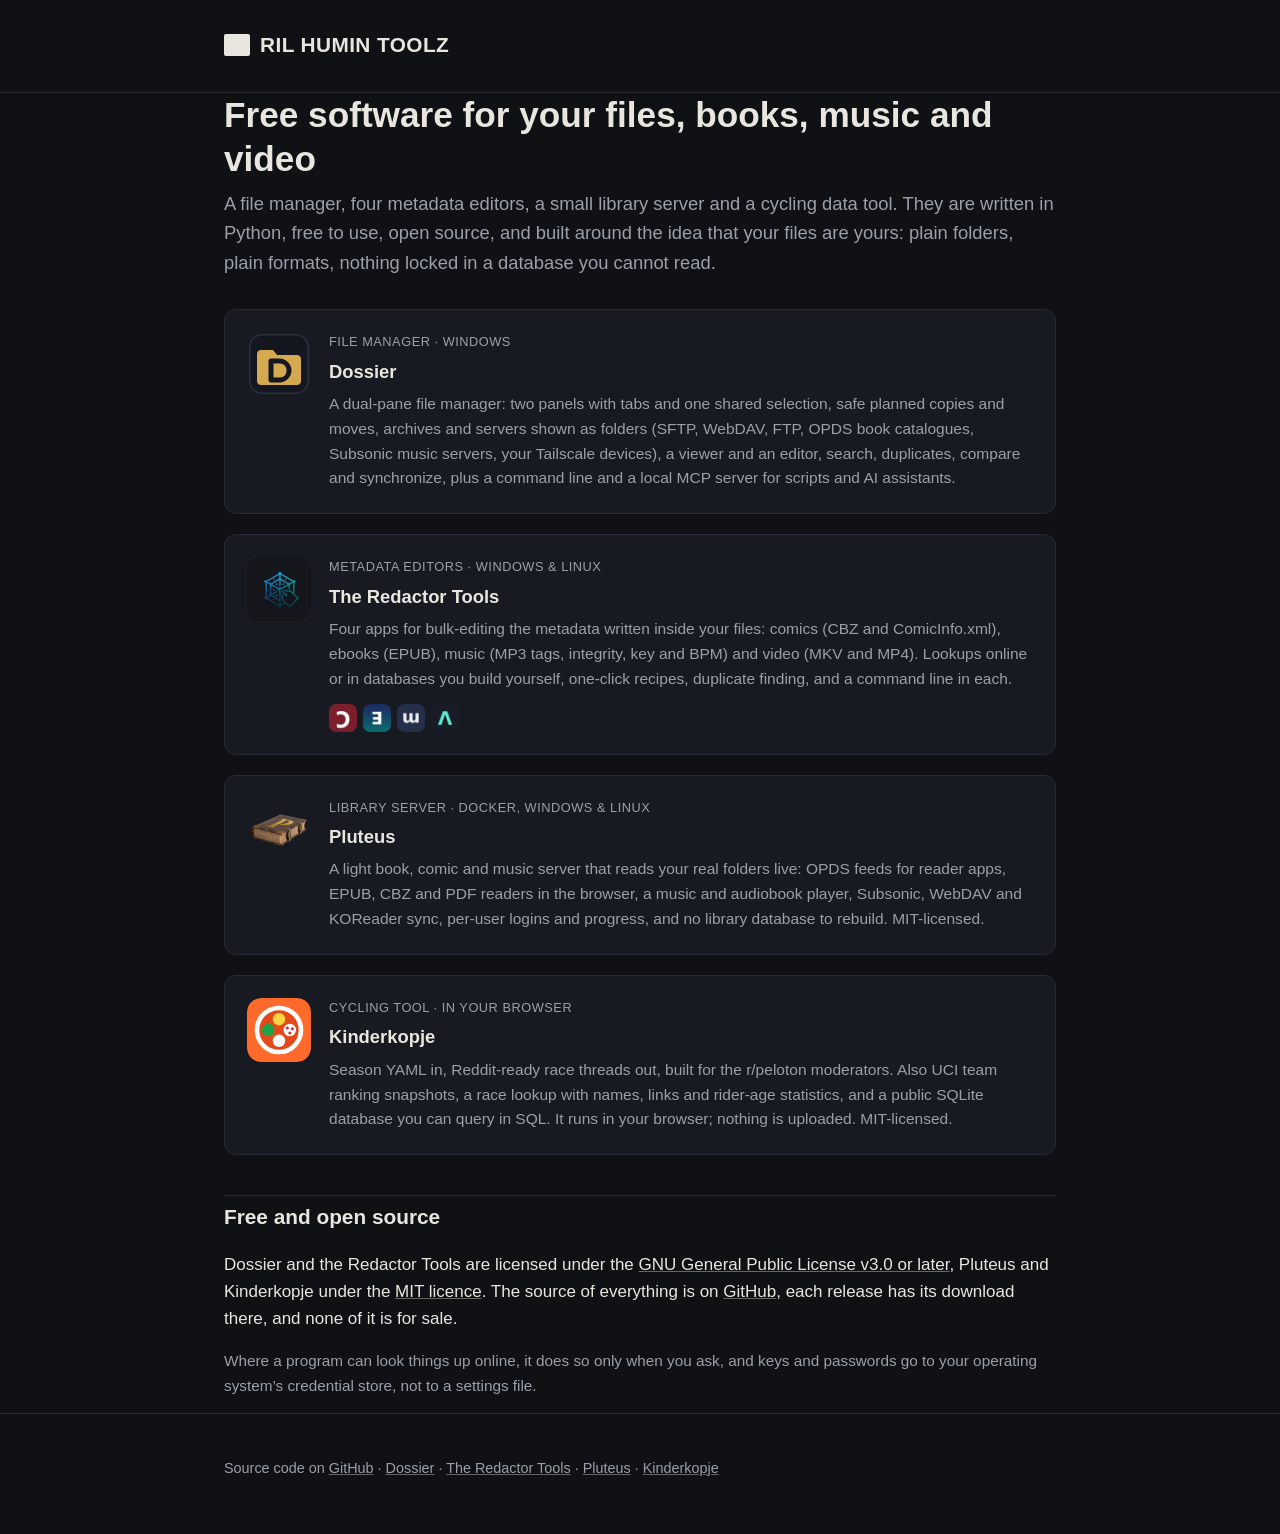
==== commit 89945b9b: "Front page: Kinderkopje (cycling tool) added as a fourth project card, with pills on the other pages" ====
--- a/index.html
+++ b/index.html
@@ -3,13 +3,13 @@
 <head>
 <meta charset="utf-8">
 <meta name="viewport" content="width=device-width, initial-scale=1">
-<title>RIL HUMIN TOOLZ — Free Software for Files, Books, Music and Video (Windows &amp; Linux)</title>
-<meta name="description" content="Free, open-source software from RIL HUMIN TOOLZ (by Erlbon): Dossier, a dual-pane file manager for Windows; the Redactor Tools, four apps for bulk-editing metadata in comics, ebooks, MP3s and video; and Pluteus, a light book, comic and music server.">
+<title>Erlbon — Free Software for Files, Books, Music and Video (Windows &amp; Linux)</title>
+<meta name="description" content="Free, open-source software by Erlbon: Dossier, a dual-pane file manager for Windows; the Redactor Tools, four apps for bulk-editing metadata in comics, ebooks, MP3s and video; Pluteus, a light book, comic and music server; and Kinderkopje, race threads and UCI points for cycling fans.">
 <link rel="canonical" href="https://erlbon.github.io/">
 <link rel="icon" href="assets/img/favicon.png" type="image/png">
 
 <meta property="og:type" content="website">
-<meta property="og:title" content="RIL HUMIN TOOLZ — Free Software for Files, Books, Music and Video">
+<meta property="og:title" content="Erlbon — Free Software for Files, Books, Music and Video">
 <meta property="og:description" content="Dossier (a dual-pane file manager), the Redactor Tools (metadata editors for comics, ebooks, MP3s and video) and Pluteus (a light library server). Free and open source.">
 <meta property="og:url" content="https://erlbon.github.io/">
 <meta property="og:image" content="https://erlbon.github.io/assets/img/screenshots/dossier-main-dark.jpg">
@@ -21,9 +21,9 @@
 {
   "@context": "https://schema.org",
   "@type": "WebSite",
-  "name": "RIL HUMIN TOOLZ",
+  "name": "Erlbon",
   "url": "https://erlbon.github.io/",
-  "description": "Free, open-source software for files, books, music and video: a dual-pane file manager, four metadata editors and a light library server.",
+  "description": "Free, open-source software for files, books, music and video: a dual-pane file manager, four metadata editors, a light library server and a cycling data tool.",
   "author": { "@type": "Person", "name": "Erlbon", "url": "https://github.com/Erlbon" }
 }
 </script>
@@ -34,7 +34,8 @@
   "itemListElement": [
     { "@type": "ListItem", "position": 1, "url": "https://erlbon.github.io/dossier/", "name": "Dossier" },
     { "@type": "ListItem", "position": 2, "url": "https://erlbon.github.io/redactors/", "name": "The Redactor Tools" },
-    { "@type": "ListItem", "position": 3, "url": "https://erlbon.github.io/pluteus/", "name": "Pluteus" }
+    { "@type": "ListItem", "position": 3, "url": "https://erlbon.github.io/pluteus/", "name": "Pluteus" },
+    { "@type": "ListItem", "position": 4, "url": "https://erlbon.github.io/kinderkopje/", "name": "Kinderkopje" }
   ]
 }
 </script>
@@ -49,7 +50,7 @@
 
 <main class="wrap">
   <h1 class="front">Free software for your files, books, music and video</h1>
-  <p class="lead">A file manager, four metadata editors and a small library server. They are written in Python, free to use, open source, and built around the idea that your files are yours: plain folders, plain formats, nothing locked in a database you cannot read.</p>
+  <p class="lead">A file manager, four metadata editors, a small library server and a cycling data tool. They are written in Python, free to use, open source, and built around the idea that your files are yours: plain folders, plain formats, nothing locked in a database you cannot read.</p>
 
   <div class="grid projects">
     <a class="card" data-app="dossier" href="dossier/">
@@ -84,16 +85,25 @@
         <p>A light book, comic and music server that reads your real folders live: OPDS feeds for reader apps, EPUB, CBZ and PDF readers in the browser, a music and audiobook player, Subsonic, WebDAV and KOReader sync, per-user logins and progress, and no library database to rebuild. MIT-licensed.</p>
       </div>
     </a>
+
+    <a class="card" data-app="kinderkopje" href="kinderkopje/">
+      <img class="icon" src="assets/img/kinderkopje.svg" alt="Kinderkopje icon" width="64" height="64">
+      <div>
+        <span class="kind">Cycling tool · In your browser</span>
+        <h3>Kinderkopje</h3>
+        <p>Season YAML in, Reddit-ready race threads out, built for the r/peloton moderators. Also UCI team ranking snapshots, a race lookup with names, links and rider-age statistics, and a public SQLite database you can query in SQL. It runs in your browser; nothing is uploaded. MIT-licensed.</p>
+      </div>
+    </a>
   </div>
 
   <h2>Free and open source</h2>
-  <p>Dossier and the Redactor Tools are licensed under the <a href="https://www.gnu.org/licenses/gpl-3.0.html">GNU General Public License v3.0 or later</a>, Pluteus under the <a href="https://opensource.org/license/mit">MIT licence</a>. The source of everything is on <a href="https://github.com/Erlbon">GitHub</a>, each release has its download there, and none of it is for sale.</p>
+  <p>Dossier and the Redactor Tools are licensed under the <a href="https://www.gnu.org/licenses/gpl-3.0.html">GNU General Public License v3.0 or later</a>, Pluteus and Kinderkopje under the <a href="https://opensource.org/license/mit">MIT licence</a>. The source of everything is on <a href="https://github.com/Erlbon">GitHub</a>, each release has its download there, and none of it is for sale.</p>
   <p class="note">Where a program can look things up online, it does so only when you ask, and keys and passwords go to your operating system&rsquo;s credential store, not to a settings file.</p>
 </main>
 
 <footer>
   <div class="wrap">
-    <p>Source code on <a href="https://github.com/Erlbon">GitHub</a> · <a href="dossier/">Dossier</a> · <a href="redactors/">The Redactor Tools</a> · <a href="pluteus/">Pluteus</a></p>
+    <p>Source code on <a href="https://github.com/Erlbon">GitHub</a> · <a href="dossier/">Dossier</a> · <a href="redactors/">The Redactor Tools</a> · <a href="pluteus/">Pluteus</a> · <a href="kinderkopje/">Kinderkopje</a></p>
   </div>
 </footer>
 
--- a/assets/style.css
+++ b/assets/style.css
@@ -381,3 +381,4 @@
   .grid { grid-template-columns: 1fr; }
   .card { flex-direction: column; }
 }
+[data-app="kinderkopje"] { --card-accent: #ff6a2b; }
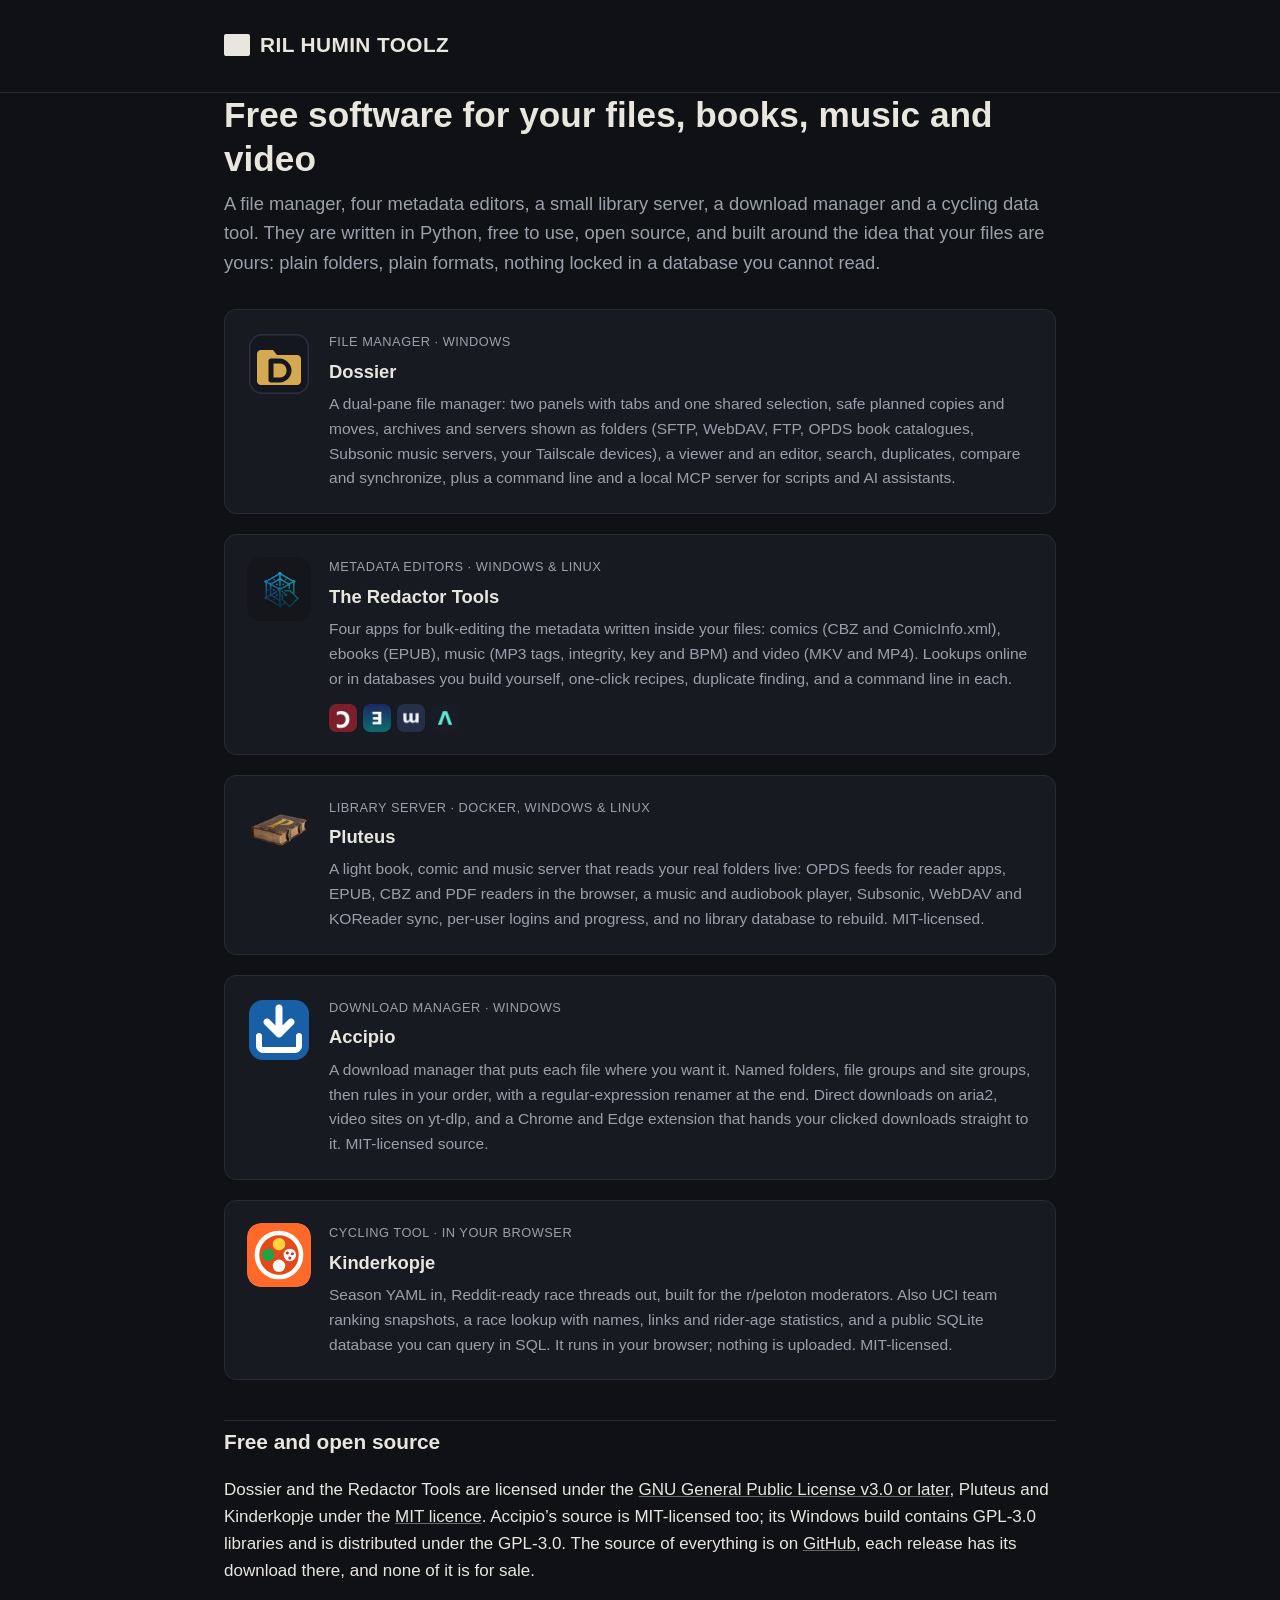
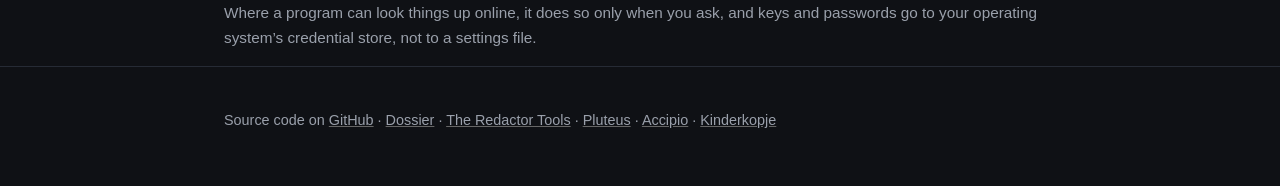
==== commit 0b7d3ec8: "Accipio: its own page (build 2026-11-04#02), a front-page card and pills A page for the download man" ====
--- a/index.html
+++ b/index.html
@@ -4,7 +4,7 @@
 <meta charset="utf-8">
 <meta name="viewport" content="width=device-width, initial-scale=1">
 <title>Erlbon — Free Software for Files, Books, Music and Video (Windows &amp; Linux)</title>
-<meta name="description" content="Free, open-source software by Erlbon: Dossier, a dual-pane file manager for Windows; the Redactor Tools, four apps for bulk-editing metadata in comics, ebooks, MP3s and video; Pluteus, a light book, comic and music server; and Kinderkopje, race threads and UCI points for cycling fans.">
+<meta name="description" content="Free, open-source software by Erlbon: Dossier, a dual-pane file manager for Windows; the Redactor Tools, four apps for bulk-editing metadata in comics, ebooks, MP3s and video; Pluteus, a light book, comic and music server; Accipio, a download manager that sorts every download by your rules; and Kinderkopje, race threads and UCI points for cycling fans.">
 <link rel="canonical" href="https://erlbon.github.io/">
 <link rel="icon" href="assets/img/favicon.png" type="image/png">
 
@@ -23,7 +23,7 @@
   "@type": "WebSite",
   "name": "Erlbon",
   "url": "https://erlbon.github.io/",
-  "description": "Free, open-source software for files, books, music and video: a dual-pane file manager, four metadata editors, a light library server and a cycling data tool.",
+  "description": "Free, open-source software for files, books, music and video: a dual-pane file manager, four metadata editors, a light library server, a download manager and a cycling data tool.",
   "author": { "@type": "Person", "name": "Erlbon", "url": "https://github.com/Erlbon" }
 }
 </script>
@@ -35,7 +35,8 @@
     { "@type": "ListItem", "position": 1, "url": "https://erlbon.github.io/dossier/", "name": "Dossier" },
     { "@type": "ListItem", "position": 2, "url": "https://erlbon.github.io/redactors/", "name": "The Redactor Tools" },
     { "@type": "ListItem", "position": 3, "url": "https://erlbon.github.io/pluteus/", "name": "Pluteus" },
-    { "@type": "ListItem", "position": 4, "url": "https://erlbon.github.io/kinderkopje/", "name": "Kinderkopje" }
+    { "@type": "ListItem", "position": 4, "url": "https://erlbon.github.io/accipio/", "name": "Accipio" },
+    { "@type": "ListItem", "position": 5, "url": "https://erlbon.github.io/kinderkopje/", "name": "Kinderkopje" }
   ]
 }
 </script>
@@ -50,7 +51,7 @@
 
 <main class="wrap">
   <h1 class="front">Free software for your files, books, music and video</h1>
-  <p class="lead">A file manager, four metadata editors, a small library server and a cycling data tool. They are written in Python, free to use, open source, and built around the idea that your files are yours: plain folders, plain formats, nothing locked in a database you cannot read.</p>
+  <p class="lead">A file manager, four metadata editors, a small library server, a download manager and a cycling data tool. They are written in Python, free to use, open source, and built around the idea that your files are yours: plain folders, plain formats, nothing locked in a database you cannot read.</p>
 
   <div class="grid projects">
     <a class="card" data-app="dossier" href="dossier/">
@@ -86,6 +87,15 @@
       </div>
     </a>
 
+    <a class="card" data-app="accipio" href="accipio/">
+      <img class="icon" src="assets/img/accipio.png" alt="Accipio icon" width="64" height="64">
+      <div>
+        <span class="kind">Download manager · Windows</span>
+        <h3>Accipio</h3>
+        <p>A download manager that puts each file where you want it. Named folders, file groups and site groups, then rules in your order, with a regular-expression renamer at the end. Direct downloads on aria2, video sites on yt-dlp, and a Chrome and Edge extension that hands your clicked downloads straight to it. MIT-licensed source.</p>
+      </div>
+    </a>
+
     <a class="card" data-app="kinderkopje" href="kinderkopje/">
       <img class="icon" src="assets/img/kinderkopje.svg" alt="Kinderkopje icon" width="64" height="64">
       <div>
@@ -97,13 +107,13 @@
   </div>
 
   <h2>Free and open source</h2>
-  <p>Dossier and the Redactor Tools are licensed under the <a href="https://www.gnu.org/licenses/gpl-3.0.html">GNU General Public License v3.0 or later</a>, Pluteus and Kinderkopje under the <a href="https://opensource.org/license/mit">MIT licence</a>. The source of everything is on <a href="https://github.com/Erlbon">GitHub</a>, each release has its download there, and none of it is for sale.</p>
+  <p>Dossier and the Redactor Tools are licensed under the <a href="https://www.gnu.org/licenses/gpl-3.0.html">GNU General Public License v3.0 or later</a>, Pluteus and Kinderkopje under the <a href="https://opensource.org/license/mit">MIT licence</a>. Accipio&rsquo;s source is MIT-licensed too; its Windows build contains GPL-3.0 libraries and is distributed under the GPL-3.0. The source of everything is on <a href="https://github.com/Erlbon">GitHub</a>, each release has its download there, and none of it is for sale.</p>
   <p class="note">Where a program can look things up online, it does so only when you ask, and keys and passwords go to your operating system&rsquo;s credential store, not to a settings file.</p>
 </main>
 
 <footer>
   <div class="wrap">
-    <p>Source code on <a href="https://github.com/Erlbon">GitHub</a> · <a href="dossier/">Dossier</a> · <a href="redactors/">The Redactor Tools</a> · <a href="pluteus/">Pluteus</a> · <a href="kinderkopje/">Kinderkopje</a></p>
+    <p>Source code on <a href="https://github.com/Erlbon">GitHub</a> · <a href="dossier/">Dossier</a> · <a href="redactors/">The Redactor Tools</a> · <a href="pluteus/">Pluteus</a> · <a href="accipio/">Accipio</a> · <a href="kinderkopje/">Kinderkopje</a></p>
   </div>
 </footer>
 
--- a/assets/style.css
+++ b/assets/style.css
@@ -382,3 +382,6 @@
   .card { flex-direction: column; }
 }
 [data-app="kinderkopje"] { --card-accent: #ff6a2b; }
+
+/* Accipio blue: the progress-bar blue of the app; the icon's own #185fa5 is too dark under the dark button text */
+[data-app="accipio"] { --card-accent: #5aa0f0; }
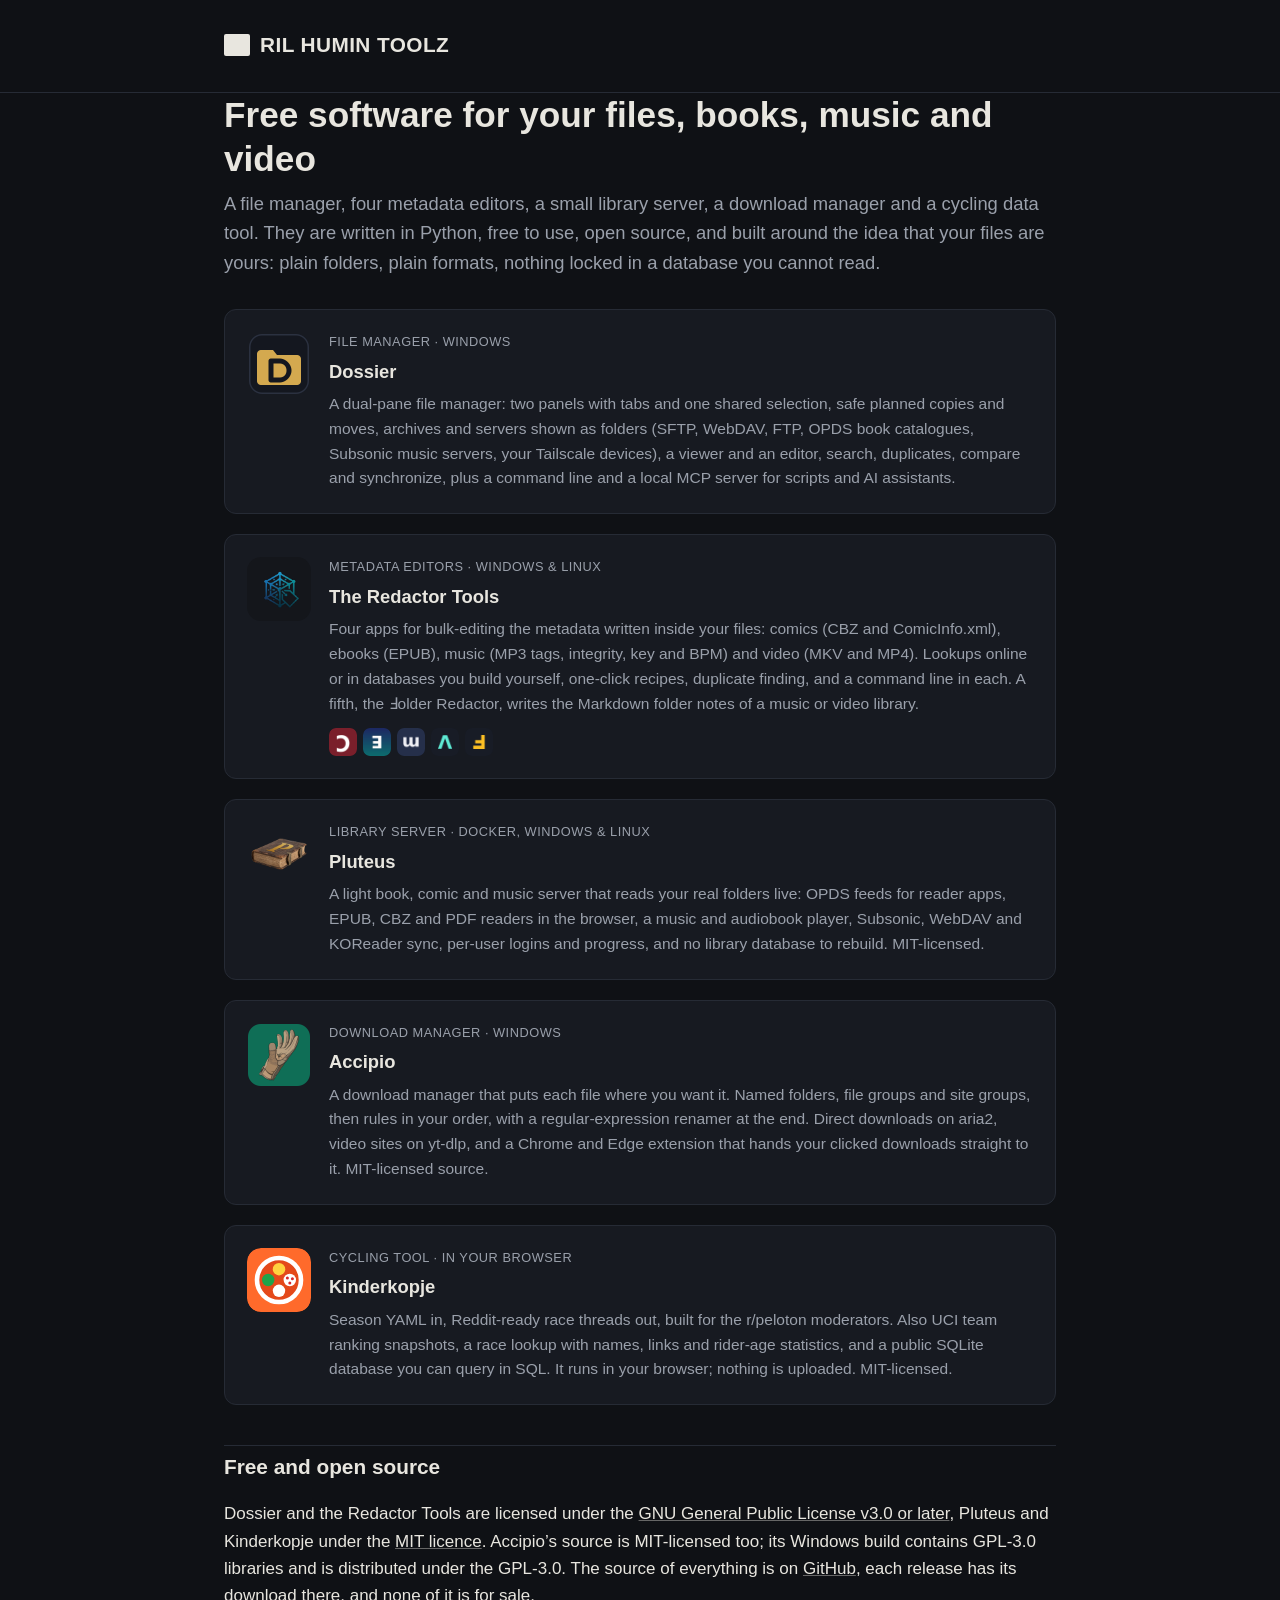
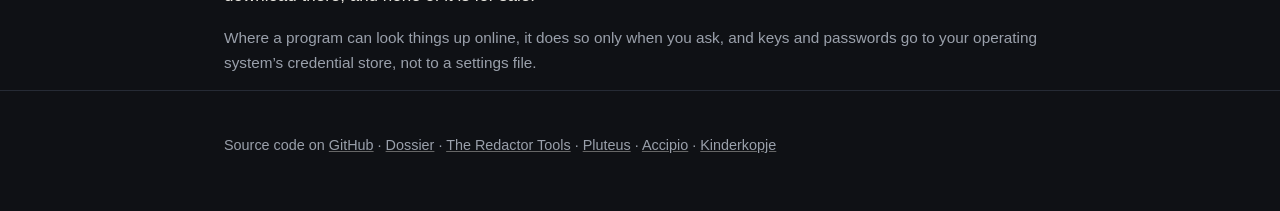
==== commit d3e2c64a: "The Ⅎolder Redactor v0.1 (2026-11-08#05): its page, a card and a table row on the hub, the sources c" ====
--- a/index.html
+++ b/index.html
@@ -68,12 +68,13 @@
       <div>
         <span class="kind">Metadata editors · Windows &amp; Linux</span>
         <h3>The Redactor Tools</h3>
-        <p>Four apps for bulk-editing the metadata written inside your files: comics (CBZ and ComicInfo.xml), ebooks (EPUB), music (MP3 tags, integrity, key and BPM) and video (MKV and MP4). Lookups online or in databases you build yourself, one-click recipes, duplicate finding, and a command line in each.</p>
+        <p>Four apps for bulk-editing the metadata written inside your files: comics (CBZ and ComicInfo.xml), ebooks (EPUB), music (MP3 tags, integrity, key and BPM) and video (MKV and MP4). Lookups online or in databases you build yourself, one-click recipes, duplicate finding, and a command line in each. A fifth, the Ⅎolder Redactor, writes the Markdown folder notes of a music or video library.</p>
         <div class="icon-row">
           <img src="assets/img/cbzredactor.png" alt="The ƆBZ Redactor" width="28" height="28">
           <img src="assets/img/epubredactor.png" alt="The ƎPUB Redactor" width="28" height="28">
           <img src="assets/img/mp3redactor.png" alt="The ɯP3 Redactor" width="28" height="28">
           <img src="assets/img/videoredactor.png" alt="The Ʌideo Redactor" width="28" height="28">
+          <img src="assets/img/folderredactor.png" alt="The Ⅎolder Redactor" width="28" height="28">
         </div>
       </div>
     </a>
--- a/assets/style.css
+++ b/assets/style.css
@@ -333,6 +333,7 @@
 [data-app="epub"]   { --card-accent: #1c7d78; }
 [data-app="mp3"]    { --card-accent: #e8e6df; }
 [data-app="video"]  { --card-accent: #57efc6; }
+[data-app="folder"] { --card-accent: #f2b225; }
 [data-app="pluteus"] { --card-accent: #d4a94f; }
 
 /* TMDB attribution logo: official unmodified SVG, kept small and dim so it
